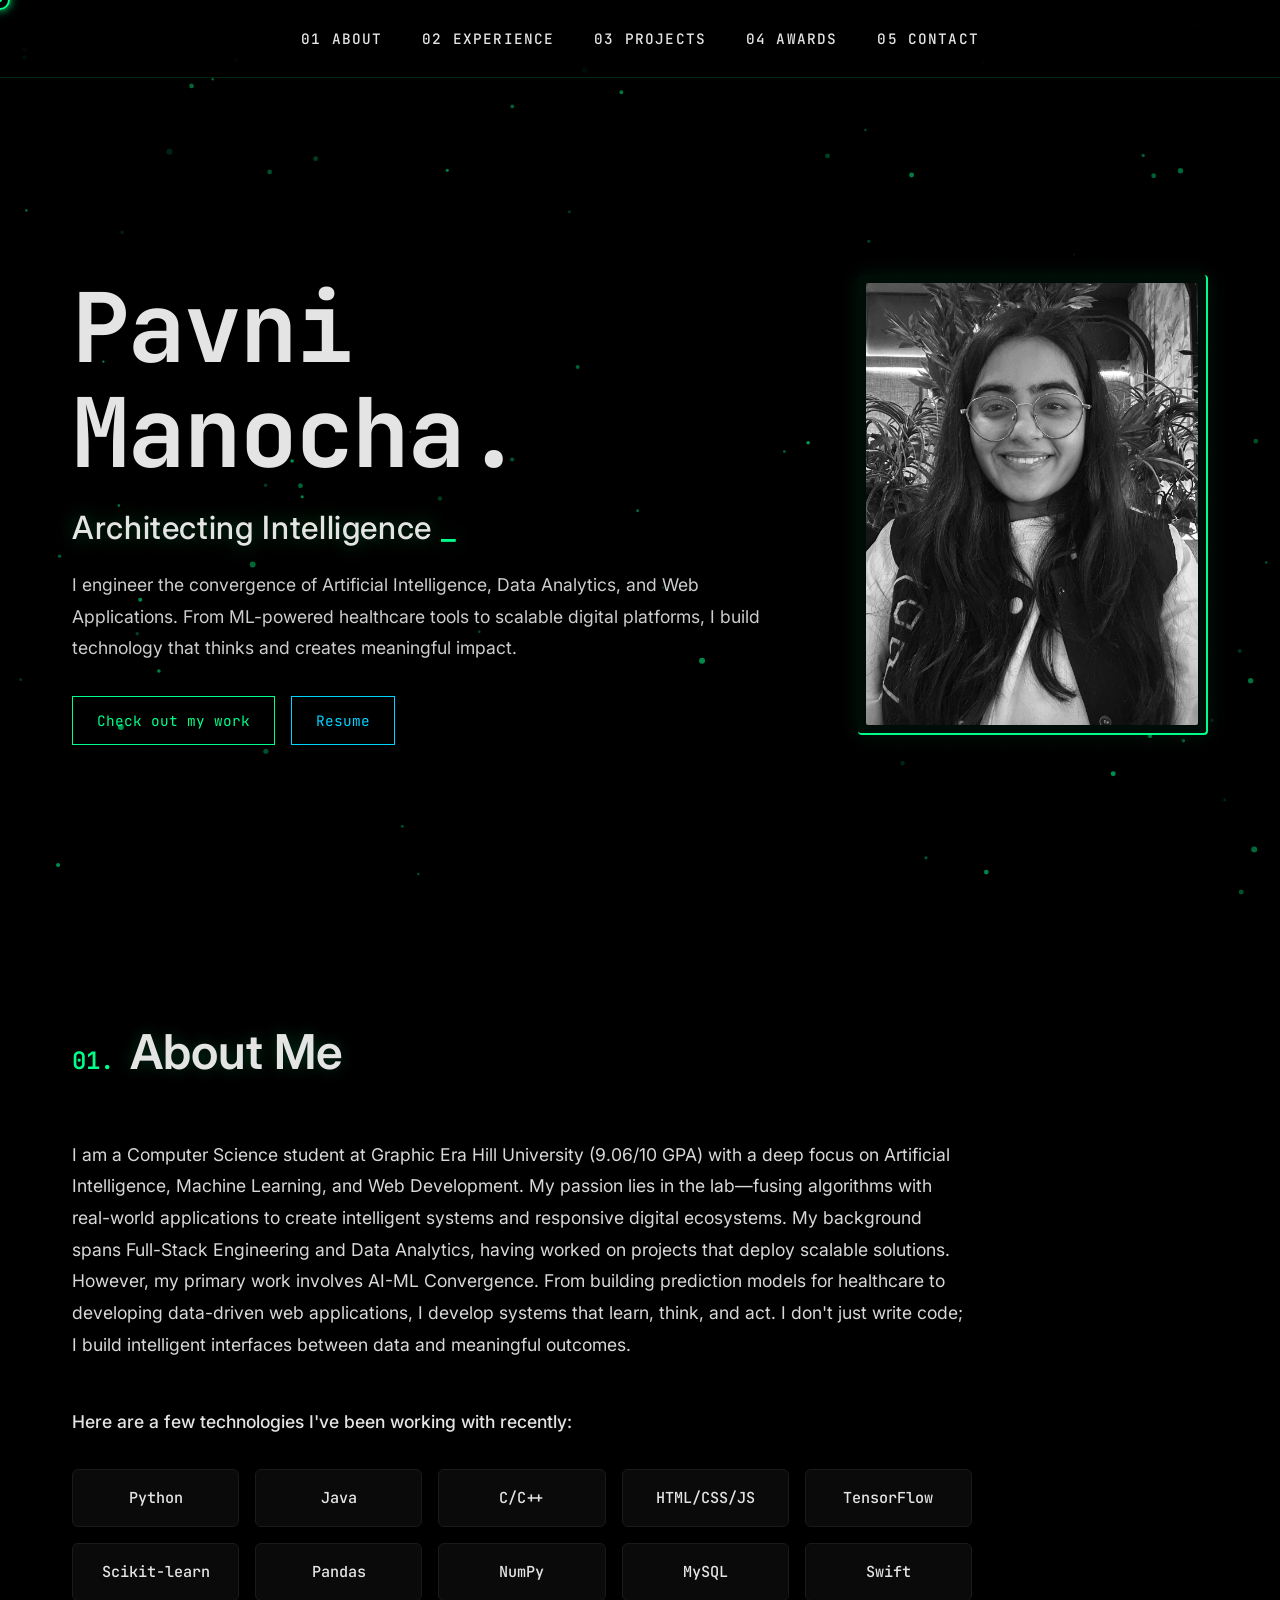
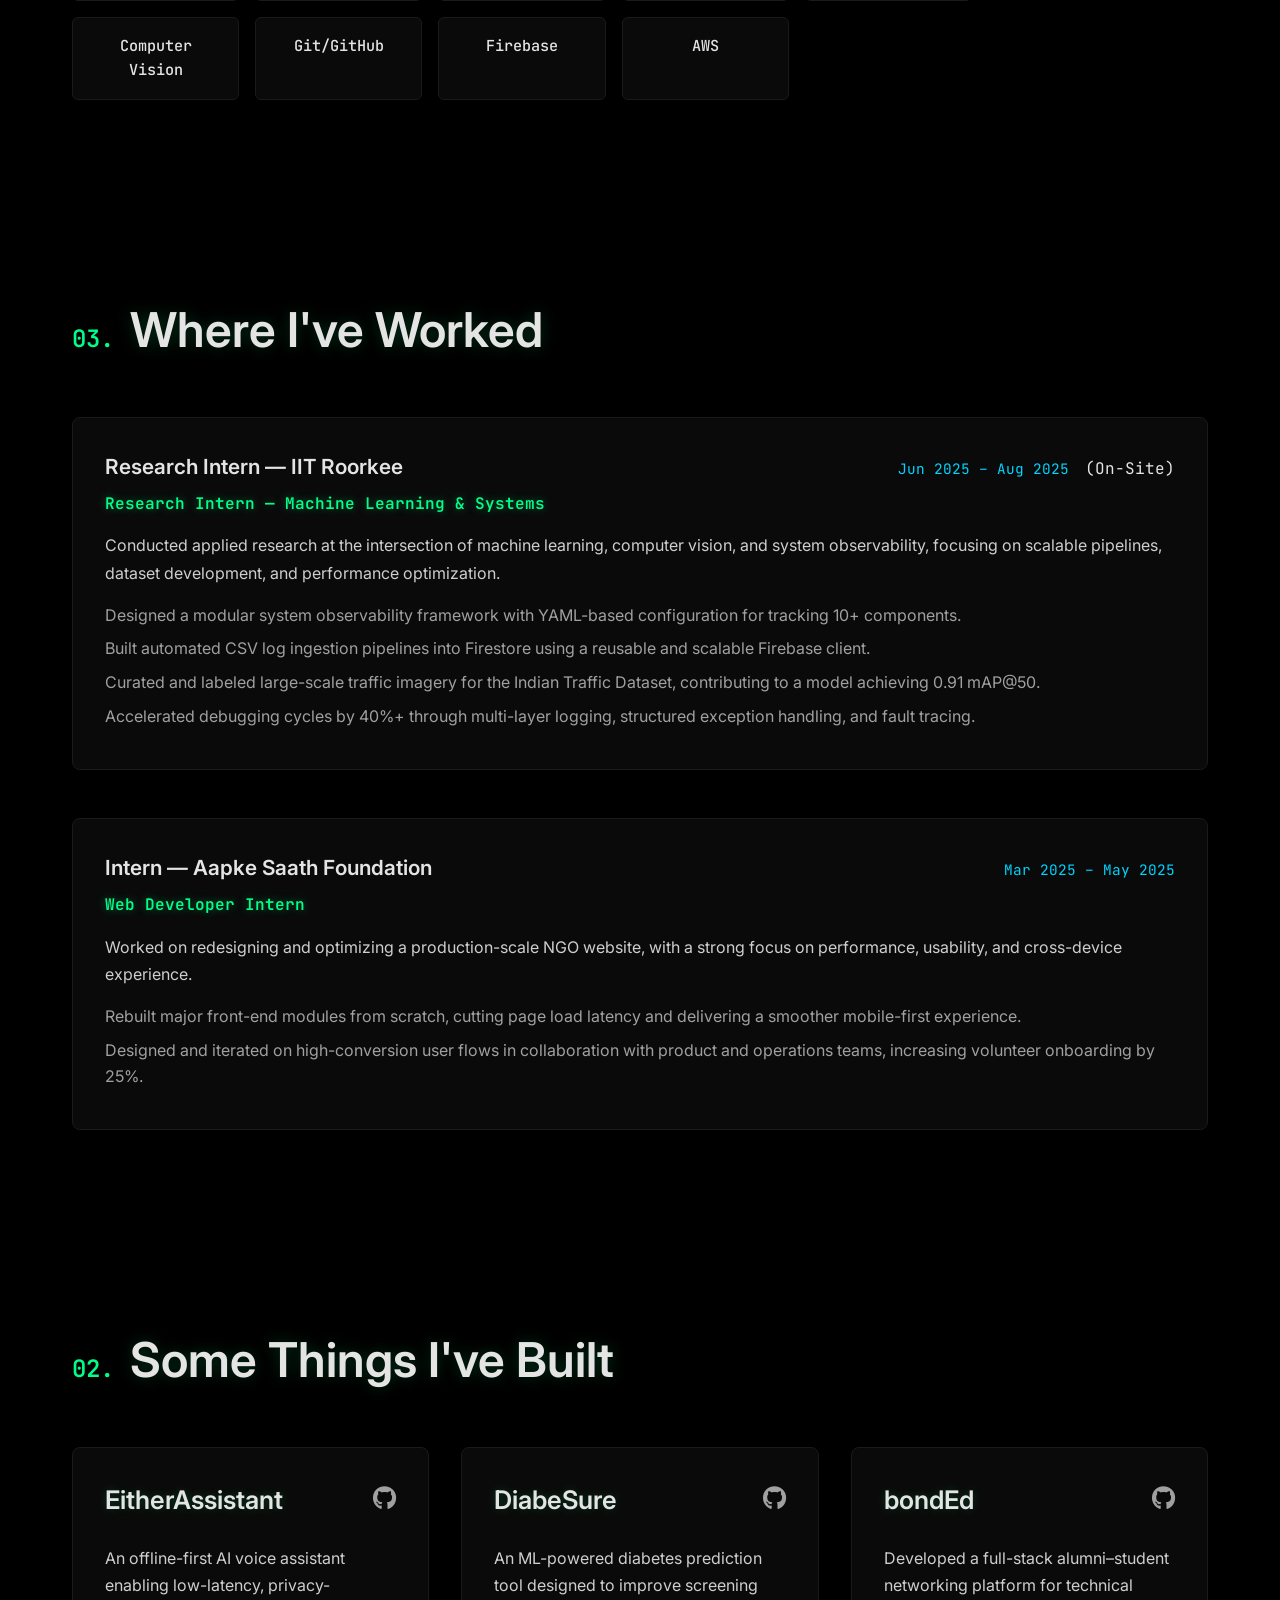
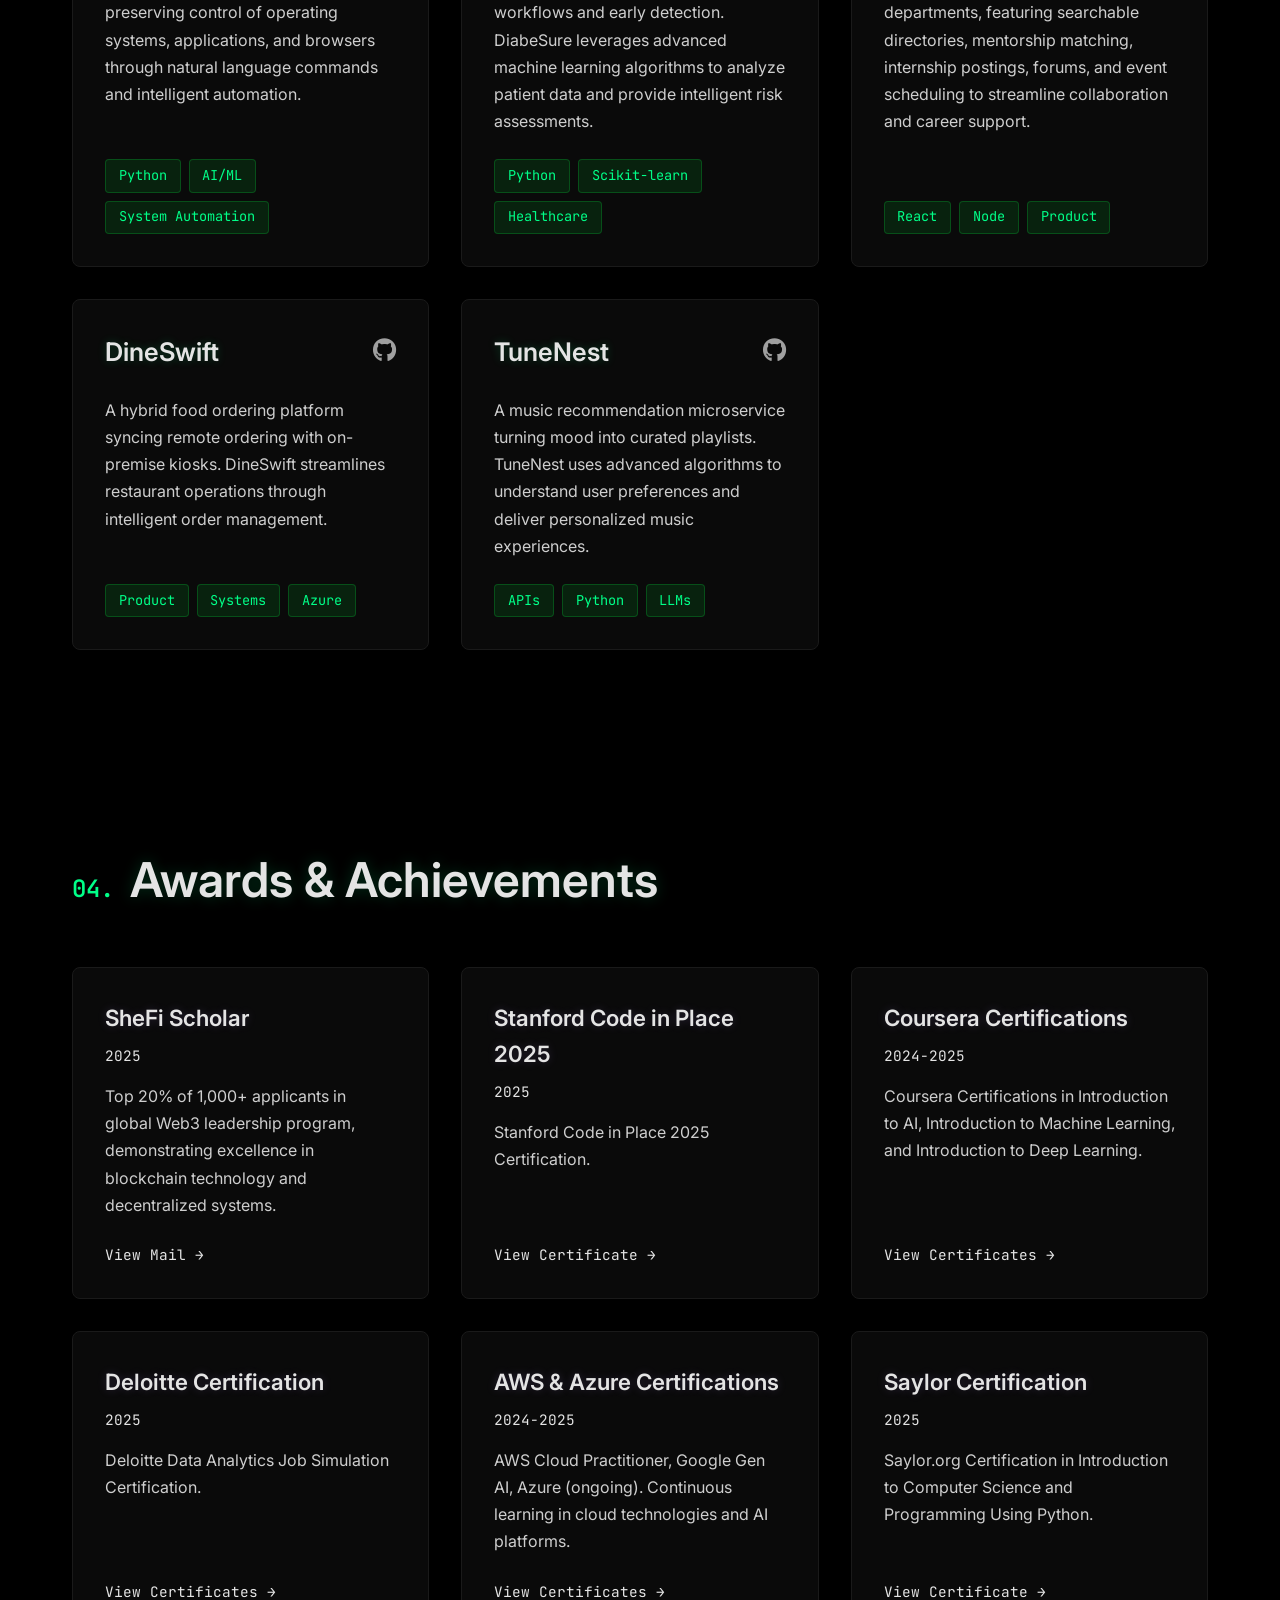
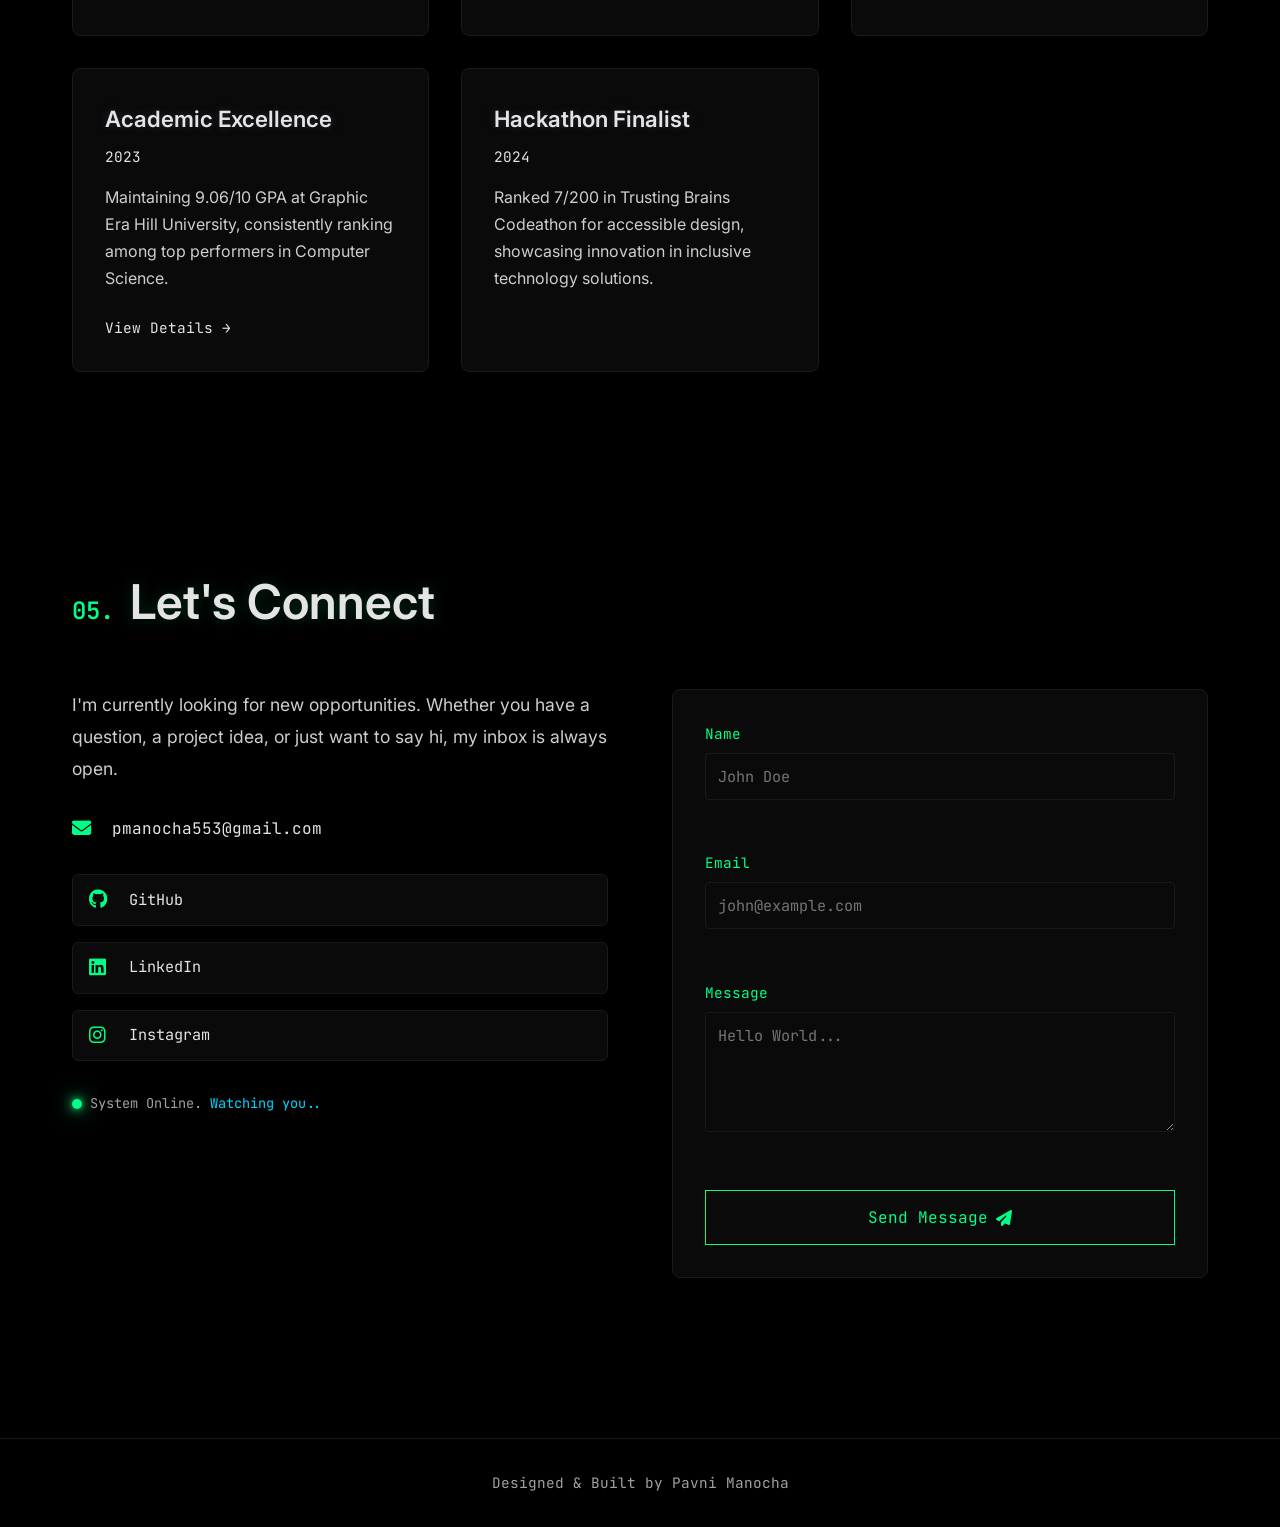
==== public/index.html @ 6648981d "updated" ====
<!DOCTYPE html>
<html lang="en">
<head>
    <meta charset="UTF-8">
    <meta name="viewport" content="width=device-width, initial-scale=1.0">
    <title>Pavni Manocha | Portfolio</title>
    <link rel="stylesheet" href="css/style.css">
    <link rel="preconnect" href="https://fonts.googleapis.com">
    <link rel="preconnect" href="https://fonts.gstatic.com" crossorigin>
    <link href="https://fonts.googleapis.com/css2?family=JetBrains+Mono:wght@400;500;600;700&family=Inter:wght@400;500;600&display=swap" rel="stylesheet">
    <link rel="stylesheet" href="https://cdnjs.cloudflare.com/ajax/libs/font-awesome/6.4.2/css/all.min.css">
    <style>
        * {
            cursor: none !important;
        }
        .custom-cursor {
            width: 20px;
            height: 20px;
            border: 2px solid var(--terminal-green);
            border-radius: 50%;
            position: fixed;
            pointer-events: none;
            z-index: 9999;
            transition: transform 0.1s ease;
            box-shadow: 0 0 10px var(--terminal-green);
        }
        .custom-cursor-dot {
            width: 4px;
            height: 4px;
            background: var(--terminal-green);
            border-radius: 50%;
            position: fixed;
            pointer-events: none;
            z-index: 9999;
            transition: transform 0.05s ease;
        }
        a:hover ~ .custom-cursor,
        button:hover ~ .custom-cursor {
            transform: scale(1.5);
        }
    </style>
</head>
<body>
    <div class="custom-cursor"></div>
    <div class="custom-cursor-dot"></div>
    <div class="terminal-wrapper">
        <div class="interactive-bg">
            <canvas id="particleCanvas"></canvas>
            <div class="grid-overlay"></div>
        </div>
        <nav class="terminal-nav">
            <div class="nav-content">
                <div class="nav-links">
                    <a href="#about" class="nav-link">01 About</a>
                    <a href="#experience" class="nav-link">02 Experience</a>
                    <a href="#projects" class="nav-link">03 Projects</a>
                    <a href="#awards" class="nav-link">04 Awards</a>
                    <a href="#contact" class="nav-link">05 Contact</a>
                </div>
            </div>
            <div class="scroll-progress"></div>
        </nav>

        <main class="terminal-main">
            <section class="hero-section" id="hero">
                <div class="hero-flex-container">
                    <div class="hero-content">
                        <h1 class="hero-name">Pavni Manocha.</h1>
                        <h2 class="hero-subtitle" id="hero-subtitle"></h2>
                        <p class="hero-description">
                            I engineer the convergence of Artificial Intelligence, Data Analytics, and Web Applications. 
                            From ML-powered healthcare tools to scalable digital platforms, I build technology that thinks 
                            and creates meaningful impact.
                        </p>
                        <div class="hero-actions">
                            <a href="#projects" class="btn-terminal">Check out my work</a>
                            <a href="https://drive.google.com/file/d/15QCXBCHmbKiJZmL   cff6S69fha6YBxpfB/view?usp=drive_link" target="_blank" class="btn-terminal btn-secondary">Resume</a>
                        </div>
                    </div>
                    <div class="hero-image-container">
                        <div class="image-wrapper-rect">
                            <img src="assets/my_face.jpeg" alt="Pavni Manocha">
                        </div>
                    </div>
                </div>
            </section>

            <section id="about" class="section fade-in">
                <div class="section-header">
                    <span class="section-number">01.</span>
                    <h2 class="section-title">About Me</h2>
                </div>
                <div class="about-content">
                    <p class="about-text">
                        I am a Computer Science student at Graphic Era Hill University (9.06/10 GPA) with a deep focus 
                        on Artificial Intelligence, Machine Learning, and Web Development. My passion lies in the lab—fusing 
                        algorithms with real-world applications to create intelligent systems and responsive digital ecosystems. 
                        My background spans Full-Stack Engineering and Data Analytics, having worked on projects that deploy 
                        scalable solutions. However, my primary work involves AI-ML Convergence. From building prediction models 
                        for healthcare to developing data-driven web applications, I develop systems that learn, think, and act. 
                        I don't just write code; I build intelligent interfaces between data and meaningful outcomes.
                    </p>
                    <div class="tech-stack">
                        <p class="tech-title">Here are a few technologies I've been working with recently:</p>
                        <div class="tech-grid">
                            <div class="tech-item">Python</div>
                            <div class="tech-item">Java</div>
                            <div class="tech-item">C/C++</div>
                            <div class="tech-item">HTML/CSS/JS</div>
                            <div class="tech-item">TensorFlow</div>
                            <div class="tech-item">Scikit-learn</div>
                            <div class="tech-item">Pandas</div>
                            <div class="tech-item">NumPy</div>
                            <div class="tech-item">MySQL</div>
                            <div class="tech-item">Swift</div>
                            <div class="tech-item">Computer Vision</div>
                            <div class="tech-item">Git/GitHub</div>
                            <div class="tech-item">Firebase</div>
                            <div class="tech-item">AWS</div>
                        </div>
                    </div>
                </div>
            </section>

            <section id="experience" class="section fade-in">
                <div class="section-header">
                    <span class="section-number">03.</span>
                    <h2 class="section-title">Where I've Worked</h2>
                </div>
                <div class="experience-list">
                    <article class="experience-item">
                        <div class="experience-header">
                            <h3 class="experience-title">Research Intern — IIT Roorkee</h3>
                            <div class="experience-meta">
                                <span class="experience-date">Jun 2025 – Aug 2025</span>
                                <span class="experience-type">(On-Site)</span>
                            </div>
                        </div>
                        <p class="experience-role">Research Intern — Machine Learning & Systems</p>
                        <p class="experience-description">
                            Conducted applied research at the intersection of machine learning, computer vision, and system observability,
                            focusing on scalable pipelines, dataset development, and performance optimization.
                        </p>
                        <ul class="experience-contributions">
                            <li>Designed a modular system observability framework with YAML-based configuration for tracking 10+ components.</li>
                            <li>Built automated CSV log ingestion pipelines into Firestore using a reusable and scalable Firebase client.</li>
                            <li>Curated and labeled large-scale traffic imagery for the Indian Traffic Dataset, contributing to a model achieving 0.91 mAP@50.</li>
                            <li>Accelerated debugging cycles by 40%+ through multi-layer logging, structured exception handling, and fault tracing.</li>
                        </ul>

                    </article>

                    <article class="experience-item">
                        <div class="experience-header">
                            <h3 class="experience-title">Intern — Aapke Saath Foundation</h3>
                            <span class="experience-date">Mar 2025 – May 2025</span>
                        </div>
                        <p class="experience-role">Web Developer Intern</p>
                        <p class="experience-description">
                            Worked on redesigning and optimizing a production-scale NGO website, with a strong focus on performance,
                            usability, and cross-device experience.
                        </p>
                        <ul class="experience-contributions">
                            <li>Rebuilt major front-end modules from scratch, cutting page load latency and delivering a smoother mobile-first experience.</li>
                            <li>Designed and iterated on high-conversion user flows in collaboration with product and operations teams, increasing volunteer onboarding by 25%.</li>                        
                        </ul>
                    </article>
                </div>
            </section>

            <section id="projects" class="section fade-in">
                <div class="section-header">
                    <span class="section-number">02.</span>
                    <h2 class="section-title">Some Things I've Built</h2>
                </div>
                <div class="projects-grid">
                    <article class="project-card">
                        <div class="project-header">
                            <h3 class="project-name">EitherAssistant</h3>
                            <div class="project-links">
                                <a href="https://github.com/pmanocha07/Either-Assistant" target="_blank" class="project-link">
                                    <i class="fab fa-github"></i>
                                </a>
                            </div>
                        </div>
                        <p class="project-description">
                            An offline-first AI voice assistant enabling low-latency, privacy-preserving control of operating systems,
                            applications, and browsers through natural language commands and intelligent automation.
                        </p>
                        <div class="project-tags">
                            <span>Python</span>
                            <span>AI/ML</span>
                            <span>System Automation</span>
                        </div>
                    </article>
                    
                    
                    <article class="project-card">
                        <div class="project-header">
                            <h3 class="project-name">DiabeSure</h3>
                            <div class="project-links">
                                <a href="https://github.com/pmanocha07/DiabeSure" target="_blank" class="project-link">
                                    <i class="fab fa-github"></i>
                                </a>
                            </div>
                        </div>
                        <p class="project-description">
                            An ML-powered diabetes prediction tool designed to improve screening workflows and early detection. 
                            DiabeSure leverages advanced machine learning algorithms to analyze patient data and provide 
                            intelligent risk assessments.
                        </p>
                        <div class="project-tags">
                            <span>Python</span>
                            <span>Scikit-learn</span>
                            <span>Healthcare</span>
                        </div>
                    </article>

                    <article class="project-card">
                        <div class="project-header">
                            <h3 class="project-name">bondEd</h3>
                            <div class="project-links">
                                <a href="https://github.com/pmanocha07" target="_blank" class="project-link">
                                    <i class="fab fa-github"></i>
                                </a>
                            </div>
                        </div>
                        <p class="project-description">
                        Developed a full-stack alumni–student networking platform for technical departments, featuring searchable directories, 
                        mentorship matching, internship postings, forums, and event scheduling to streamline collaboration and career support.                        </p>
                        <div class="project-tags">
                            <span>React</span>
                            <span>Node</span>
                            <span>Product</span>
                        </div>
                    </article>

                    <article class="project-card">
                        <div class="project-header">
                            <h3 class="project-name">DineSwift</h3>
                            <div class="project-links">
                                <a href="https://github.com/pmanocha07" target="_blank" class="project-link">
                                    <i class="fab fa-github"></i>
                                </a>
                            </div>
                        </div>
                        <p class="project-description">
                            A hybrid food ordering platform syncing remote ordering with on-premise kiosks. DineSwift 
                            streamlines restaurant operations through intelligent order management.
                        </p>
                        <div class="project-tags">
                            <span>Product</span>
                            <span>Systems</span>
                            <span>Azure</span>
                        </div>
                    </article>

                    <article class="project-card">
                        <div class="project-header">
                            <h3 class="project-name">TuneNest</h3>
                            <div class="project-links">
                                <a href="https://github.com/pmanocha07" target="_blank" class="project-link">
                                    <i class="fab fa-github"></i>
                                </a>
                            </div>
                        </div>
                        <p class="project-description">
                            A music recommendation microservice turning mood into curated playlists. TuneNest uses 
                            advanced algorithms to understand user preferences and deliver personalized music experiences.
                        </p>
                        <div class="project-tags">
                            <span>APIs</span>
                            <span>Python</span>
                            <span>LLMs</span>
                        </div>
                    </article>
                </div>
            </section>


            <section id="awards" class="section fade-in">
                <div class="section-header">
                    <span class="section-number">04.</span>
                    <h2 class="section-title">Awards & Achievements</h2>
                </div>
                <div class="awards-grid">
                    <article class="award-card">
                        <h3 class="award-title">SheFi Scholar</h3>
                        <span class="award-year">2025</span>
                        <p class="award-description">
                            Top 20% of 1,000+ applicants in global Web3 leadership program, demonstrating excellence in 
                            blockchain technology and decentralized systems.
                        </p>
                        <a href="https://drive.google.com/file/d/1brr1L_Odmdd4C2MEIO86DbLCUfNaXz12/view?usp=sharing" target="_blank" rel="noopener noreferrer" class="award-link">View Mail →</a>
                    </article>

                    <article class="award-card">
                        <h3 class="award-title">Stanford Code in Place 2025</h3>
                        <span class="award-year">2025</span>
                        <p class="award-description">
                            Stanford Code in Place 2025 Certification.
                        </p>
                        <a href="https://drive.google.com/file/d/1kGF_A9YZHZV4P5huUA_ME9UvxGQMKRTP/view?usp=sharing" target="_blank" rel="noopener noreferrer" class="award-link">View Certificate →</a>
                    </article>
                    
                    <article class="award-card">
                        <h3 class="award-title">Coursera Certifications</h3>
                        <span class="award-year">2024-2025</span>
                        <p class="award-description">
                            Coursera Certifications in Introduction to AI, Introduction to Machine Learning, and Introduction to Deep Learning.
                        </p>
                        <a href="https://drive.google.com/file/d/1ud8atcSFhzpoDx_ckuHd-sYOLpZ2IVze/view?usp=drive_link" target="_blank" rel="noopener noreferrer" class="award-link">View Certificates →</a>
                    </article>

                    <article class="award-card">
                        <h3 class="award-title">Deloitte Certification</h3>
                        <span class="award-year">2025</span>
                        <p class="award-description">
                            Deloitte Data Analytics Job Simulation Certification.
                        </p>
                        <a href="https://drive.google.com/file/d/1tTs9loY0StrElOfohqjhFt0tuhexzv1T/view?usp=sharing" target="_blank" rel="noopener noreferrer" class="award-link">View Certificates →</a>
                    </article>

                    <article class="award-card">
                        <h3 class="award-title">AWS & Azure Certifications</h3>
                        <span class="award-year">2024-2025</span>
                        <p class="award-description">
                            AWS Cloud Practitioner, Google Gen AI, Azure (ongoing). Continuous learning in cloud technologies 
                            and AI platforms.
                        </p>
                        <a href="https://drive.google.com/file/d/1yy5JsU-_Ddmj7SK2b8orGcdDlStlNRg7/view?usp=drive_link" target="_blank" rel="noopener noreferrer" class="award-link">View Certificates →</a>
                    </article>

                    <article class="award-card">
                        <h3 class="award-title">Saylor Certification</h3>
                        <span class="award-year">2025</span>
                        <p class="award-description">
                            Saylor.org Certification in Introduction to Computer Science and Programming Using Python.
                        </p>
                        <a href="https://drive.google.com/file/d/1oG78oMGyMUaXOQkpkJveBdllUx9Gqg-l/view?usp=sharing" target="_blank" rel="noopener noreferrer" class="award-link">View Certificate →</a>
                    </article>

                    <article class="award-card">
                        <h3 class="award-title">Academic Excellence</h3>
                        <span class="award-year">2023</span>
                        <p class="award-description">
                            Maintaining 9.06/10 GPA at Graphic Era Hill University, consistently ranking among top performers 
                            in Computer Science.
                        </p>
                        <a href="https://drive.google.com/file/d/1pzHVW6Od4gRHbEa0JCtm5WAkGZMzbWso/view?usp=drive_link" target="_blank" rel="noopener noreferrer" class="award-link">View Details →</a>
                    </article>

                    <article class="award-card">
                        <h3 class="award-title">Hackathon Finalist</h3>
                        <span class="award-year">2024</span>
                        <p class="award-description">
                            Ranked 7/200 in Trusting Brains Codeathon for accessible design, showcasing innovation in 
                            inclusive technology solutions.
                        </p>
                    </article>

                </div>
            </section>

            <section id="contact" class="section fade-in">
                <div class="section-header">
                    <span class="section-number">05.</span>
                    <h2 class="section-title">Let's Connect</h2>
                </div>
                <div class="contact-container">
                    <div class="contact-info">
                        <p class="contact-intro">
                            I'm currently looking for new opportunities. Whether you have a question, a project idea, or just want 
                            to say hi, my inbox is always open.
                        </p>
                        <div class="contact-details">
                            <div class="contact-detail-item">
                                <i class="fas fa-envelope"></i>
                                <a href="mailto:pmanocha553@gmail.com">pmanocha553@gmail.com</a>
                            </div>
                            <div class="contact-social">
                                <a href="https://github.com/pmanocha07" target="_blank" class="social-link">
                                    <i class="fab fa-github"></i>
                                    <span>GitHub</span>
                                </a>
                                <a href="https://linkedin.com/in/pavni-manocha" target="_blank" class="social-link">
                                    <i class="fab fa-linkedin"></i>
                                    <span>LinkedIn</span>
                                </a>
                                <a href="https://instagram.com/pmanocha_07" target="_blank" class="social-link">
                                    <i class="fab fa-instagram"></i>
                                    <span>Instagram</span>
                                </a>
                            </div>
                            <div class="terminal-status">
                                <span class="status-dot"></span>
                                <span>System Online.</span>
                                <span class="watching">Watching you...</span>
                            </div>
                        </div>
                    </div>
                <form class="contact-form" id="contactForm" action="https://formsubmit.co/pmanocha553@gmail.com" method="POST">
                    <div class="form-group">
                        <label for="name">Name</label>
                        <input type="text" id="name" name="name" required placeholder="John Doe">
                        <span class="form-error"></span>
                    </div>
                    <div class="form-group">
                        <label for="email">Email</label>
                        <input type="email" id="email" name="email" required placeholder="john@example.com">
                        <span class="form-error"></span>
                    </div>
                    <div class="form-group">
                        <label for="message">Message</label>
                        <textarea id="message" name="message" required placeholder="Hello World..."></textarea>
                        <span class="form-error"></span>
                    </div>
                    <button type="submit" class="btn-submit btn-terminal">
                        <span class="btn-text">Send Message</span>
                        <span class="btn-loading" style="display: none;">
                            <i class="fas fa-spinner fa-spin"></i> Sending...
                        </span>
                        <i class="fas fa-paper-plane"></i>
                    </button>
                    <div class="form-success" style="display: none;">
                        <i class="fas fa-check-circle"></i>
                        <span>Message sent successfully!</span>
                    </div>
                </form>
                </div>
            </section>
        </main>

        <footer class="terminal-footer">
            <p>Designed & Built by Pavni Manocha</p>
        </footer>
    </div>

    <!-- Background Animation Script -->
    <script>
        const canvas = document.getElementById('particleCanvas');
        if (canvas) {
          const ctx = canvas.getContext('2d');
          
          let width, height;
          let particles = [];
          
          function resize() {
            width = canvas.width = window.innerWidth;
            height = canvas.height = window.innerHeight;
            initParticles();
          }
          
          function initParticles() {
            particles = [];
            const particleCount = Math.floor(width * height / 15000); // Density control
            
            for (let i = 0; i < particleCount; i++) {
              particles.push({
                x: Math.random() * width,
                y: Math.random() * height,
                vx: (Math.random() - 0.5) * 0.5,
                vy: (Math.random() - 0.5) * 0.5,
                size: Math.random() * 2 + 1,
                alpha: Math.random() * 0.5 + 0.1
              });
            }
          }
          
          function draw() {
            ctx.clearRect(0, 0, width, height);
            
            particles.forEach(p => {
              p.x += p.vx;
              p.y += p.vy;
              
              if (p.x < 0) p.x = width;
              if (p.x > width) p.x = 0;
              if (p.y < 0) p.y = height;
              if (p.y > height) p.y = 0;
              
              ctx.beginPath();
              ctx.arc(p.x, p.y, p.size, 0, Math.PI * 2);
              ctx.fillStyle = `rgba(0, 255, 136, ${p.alpha})`;
              ctx.fill();
            });
            
            requestAnimationFrame(draw);
          }
          
          window.addEventListener('resize', resize);
          resize();
          draw();
        }

        // Scroll Progress
        window.addEventListener('scroll', () => {
            const scrollTotal = document.documentElement.scrollHeight - window.innerHeight;
            const scrollProgress = window.scrollY / scrollTotal;
            document.querySelector('.scroll-progress').style.width = `${scrollProgress * 100}%`;
            
            // Highlight nav links
            const sections = document.querySelectorAll('section');
            const navLinks = document.querySelectorAll('.nav-link');
            
            let current = '';
            sections.forEach(section => {
                const sectionTop = section.offsetTop;
                if (scrollY >= sectionTop - 200) {
                    current = section.getAttribute('id');
                }
            });

            navLinks.forEach(link => {
                link.classList.remove('active');
                if (link.getAttribute('href').includes(current)) {
                    link.classList.add('active');
                }
            });
        });

        // Intersection Observer for fade-in
        const observerOptions = {
            threshold: 0.1,
            rootMargin: '0px 0px -50px 0px'
        };

        const observer = new IntersectionObserver((entries) => {
            entries.forEach(entry => {
                if (entry.isIntersecting) {
                    entry.target.classList.add('visible');
                }
            });
        }, observerOptions);

        document.querySelectorAll('.fade-in').forEach(el => {
            observer.observe(el);
        });

        // Typing effect for status
        const watching = document.querySelector('.watching');
        if (watching) {
            const text = watching.textContent;
            watching.textContent = '';
            let i = 0;
            const typeWriter = () => {
                if (i < text.length) {
                    watching.textContent += text.charAt(i);
                    i++;
                    setTimeout(typeWriter, 100);
                }
            };
            setTimeout(typeWriter, 1000);
        }

        // Typing effect for Hero Subtitle
        const heroSubtitle = document.getElementById('hero-subtitle');
        if (heroSubtitle) {
            const textToType = 'Architecting Intelligence across AI, Data & Web.';
            let i = 0;
            
            // Clear content and add cursor
            heroSubtitle.textContent = '';
            const textSpan = document.createElement('span');
            heroSubtitle.appendChild(textSpan);
            
            const cursorSpan = document.createElement('span');
            cursorSpan.textContent = '_';
            cursorSpan.style.color = 'var(--terminal-green)';
            cursorSpan.style.animation = 'blink 1s step-end infinite';
            heroSubtitle.appendChild(cursorSpan);
            
            // Add keyframes for blinking if not present
            if (!document.querySelector('#cursor-blink-style')) {
                const style = document.createElement('style');
                style.id = 'cursor-blink-style';
                style.textContent = `
                    @keyframes blink { 
                        0%, 100% { opacity: 1; } 
                        50% { opacity: 0; } 
                    }
                `;
                document.head.appendChild(style);
            }

            const typeWriterHero = () => {
                if (i < textToType.length) {
                    textSpan.textContent += textToType.charAt(i);
                    i++;
                    setTimeout(typeWriterHero, 50 + Math.random() * 50);
                }
            };
            
            // Start typing after initial load
            setTimeout(typeWriterHero, 500);
        }

        // Custom Cursor
        const customCursor = document.querySelector('.custom-cursor');
        const customCursorDot = document.querySelector('.custom-cursor-dot');
        let cursorMouseX = 0, cursorMouseY = 0;
        let cursorX = 0, cursorY = 0;

        document.addEventListener('mousemove', (e) => {
            cursorMouseX = e.clientX;
            cursorMouseY = e.clientY;
        });

        function animateCursor() {
            cursorX += (cursorMouseX - cursorX) * 0.1;
            cursorY += (cursorMouseY - cursorY) * 0.1;
            
            if (customCursor) {
                customCursor.style.left = cursorX - 10 + 'px';
                customCursor.style.top = cursorY - 10 + 'px';
            }
            
            if (customCursorDot) {
                customCursorDot.style.left = cursorMouseX - 2 + 'px';
                customCursorDot.style.top = cursorMouseY - 2 + 'px';
            }
            
            requestAnimationFrame(animateCursor);
        }
        animateCursor();

        // Cursor hover effects
        document.querySelectorAll('a, button, input, textarea').forEach(el => {
            el.addEventListener('mouseenter', () => {
                if (customCursor) {
                    customCursor.style.transform = 'scale(1.5)';
                    customCursor.style.borderColor = 'var(--terminal-cyan)';
                }
            });
            el.addEventListener('mouseleave', () => {
                if (customCursor) {
                    customCursor.style.transform = 'scale(1)';
                    customCursor.style.borderColor = 'var(--terminal-green)';
                }
            });
        });

        // Form validation and submission
        const form = document.getElementById('contactForm');
        const submitBtn = form.querySelector('.btn-submit');
        const btnText = submitBtn.querySelector('.btn-text');
        const btnLoading = submitBtn.querySelector('.btn-loading');
        const formSuccess = form.querySelector('.form-success');

        form.addEventListener('submit', async (e) => {
            e.preventDefault();
            
            // Validate form
            let isValid = true;
            form.querySelectorAll('input[required], textarea[required]').forEach(input => {
                const errorSpan = input.parentElement.querySelector('.form-error');
                if (!input.value.trim()) {
                    errorSpan.textContent = 'This field is required';
                    input.classList.add('error');
                    isValid = false;
                } else {
                    errorSpan.textContent = '';
                    input.classList.remove('error');
                }
            });

            if (!isValid) return;

            // Show loading state
            btnText.style.display = 'none';
            btnLoading.style.display = 'inline-flex';
            submitBtn.disabled = true;

            // Submit form
            try {
                const formData = new FormData(form);
                const response = await fetch(form.action, {
                    method: 'POST',
                    body: formData
                });

                if (response.ok) {
                    formSuccess.style.display = 'block';
                    form.reset();
                    setTimeout(() => {
                        formSuccess.style.display = 'none';
                    }, 5000);
                }
            } catch (error) {
                console.error('Error:', error);
            } finally {
                btnText.style.display = 'inline';
                btnLoading.style.display = 'none';
                submitBtn.disabled = false;
            }
        });

        // Real-time validation
        form.querySelectorAll('input, textarea').forEach(input => {
            input.addEventListener('blur', () => {
                const errorSpan = input.parentElement.querySelector('.form-error');
                if (!input.value.trim() && input.hasAttribute('required')) {
                    errorSpan.textContent = 'This field is required';
                    input.classList.add('error');
                } else {
                    errorSpan.textContent = '';
                    input.classList.remove('error');
                }
            });

            input.addEventListener('input', () => {
                if (input.value.trim()) {
                    input.classList.remove('error');
                    input.parentElement.querySelector('.form-error').textContent = '';
                }
            });
        });
    </script>
    
    <!-- Modal for viewing files -->
    <div id="fileModal" class="modal-overlay">
        <div class="modal-content">
            <span class="modal-close" onclick="closeModal()">&times;</span>
            <iframe id="modalFrame" src="" allow="autoplay"></iframe>
        </div>
    </div>

    <script>
        // Modal functionality
        const modal = document.getElementById('fileModal');
        const modalFrame = document.getElementById('modalFrame');

        function openModal(url) {
            // Check if it's a Google Drive link
            if (url.includes('drive.google.com')) {
                // Convert view to preview for embedding
                url = url.replace(/\/view.*/, '/preview');
            }
            
            modalFrame.src = url;
            modal.style.display = 'flex';
            document.body.style.overflow = 'hidden'; // Prevent scrolling background
        }

        function closeModal() {
            modal.style.display = 'none';
            modalFrame.src = '';
            document.body.style.overflow = 'auto'; // Restore scrolling
        }

        // Close on outside click
        window.onclick = function(event) {
            if (event.target == modal) {
                closeModal();
            }
        }

        // Attach to existing links
        document.addEventListener('DOMContentLoaded', () => {
            const links = document.querySelectorAll('a[href*="drive.google.com"], a[href$=".pdf"], a[href$=".jpg"], a[href$=".png"]');
            
            links.forEach(link => {
                link.addEventListener('click', (e) => {
                    // Check if target is _blank, usually we want to intercept these
                    // But if it's a social link or github, we ignore. 
                    // My selector above specifically targets drive/pdf/images.
                    
                    e.preventDefault();
                    openModal(link.href);
                });
            });
        });
    </script>
</body>
</html>
---- public/css/style.css ----
@import url('https://cdnjs.cloudflare.com/ajax/libs/font-awesome/6.4.2/css/all.min.css');

:root {
  --bg-primary: #000000;
  --bg-secondary: #0a0a0a;
  --bg-tertiary: #111111;
  --text-primary: #e4e4e4;
  --text-secondary: #a0a0a0;
  --accent-green: #00ff88;
  --accent-cyan: #00d4ff;
  --accent-blue: #5b9fff;
  --accent-purple: #b794ff;
  --border-color: #1a1a1a;
  --terminal-green: #00ff88;
  --terminal-cyan: #00d4ff;
  --font-mono: 'JetBrains Mono', 'Fira Code', 'Consolas', monospace;
  --font-sans: 'Inter', system-ui, -apple-system, sans-serif;
}

* {
  box-sizing: border-box;
  margin: 0;
  padding: 0;
}

html {
  scroll-behavior: smooth;
}

body {
  font-family: var(--font-mono);
  background: var(--bg-primary);
  color: var(--text-primary);
  line-height: 1.6;
  overflow-x: hidden;
}

.terminal-wrapper {
  min-height: 100vh;
  position: relative;
}

/* Interactive Background */
.interactive-bg {
  position: fixed;
  top: 0;
  left: 0;
  width: 100%;
  height: 100%;
  z-index: 0;
  pointer-events: none;
}

#particleCanvas {
  position: absolute;
  top: 0;
  left: 0;
  width: 100%;
  height: 100%;
}

.grid-overlay {
  position: absolute;
  top: 0;
  left: 0;
  width: 100%;
  height: 100%;
  background-image: 
    linear-gradient(rgba(0, 255, 136, 0.03) 1px, transparent 1px),
    linear-gradient(90deg, rgba(0, 255, 136, 0.03) 1px, transparent 1px);
  background-size: 50px 50px;
  opacity: 0.3;
  animation: gridMove 20s linear infinite;
}

@keyframes gridMove {
  0% { transform: translate(0, 0); }
  100% { transform: translate(50px, 50px); }
}

/* Navigation */
.terminal-nav {
  position: fixed;
  top: 0;
  left: 0;
  right: 0;
  z-index: 1000;
  background: rgba(0, 0, 0, 0.7);
  backdrop-filter: blur(25px);
  padding: 1.2rem 0;
  border-bottom: 1px solid rgba(0, 255, 136, 0.15);
  box-shadow: 0 2px 20px rgba(0, 0, 0, 0.5);
}

.nav-content {
  max-width: 1200px;
  margin: 0 auto;
  padding: 0 2rem;
  display: flex;
  align-items: center;
  justify-content: center;
}

.nav-links {
  display: flex;
  gap: 2.5rem;
  flex-wrap: wrap;
  justify-content: center;
  align-items: center;
}

.nav-links a {
  color: var(--text-primary);
  text-decoration: none;
  font-size: 0.9rem;
  font-weight: 500;
  transition: all 0.3s ease;
  position: relative;
  letter-spacing: 0.08em;
  padding: 0.5rem 0;
  text-transform: uppercase;
  font-family: var(--font-mono);
}

.nav-links a::after {
  content: '';
  position: absolute;
  bottom: 0;
  left: 50%;
  transform: translateX(-50%);
  width: 0;
  height: 2px;
  background: var(--terminal-green);
  transition: all 0.3s ease;
  box-shadow: 0 0 10px var(--terminal-green);
}

.nav-links a:hover {
  color: var(--terminal-green);
  text-shadow: 0 0 15px rgba(0, 255, 136, 0.6);
}

.nav-links a:hover::after {
  width: 100%;
}

.nav-links a:active {
  transform: scale(0.95);
}

.nav-links a.active {
  color: var(--terminal-green);
  text-shadow: 0 0 15px rgba(0, 255, 136, 0.6);
}

.nav-links a.active::after {
  width: 100%;
}

.scroll-progress {
  position: absolute;
  bottom: 0;
  left: 0;
  height: 2px;
  background: var(--terminal-green);
  box-shadow: 0 0 10px var(--terminal-green);
  transition: width 0.1s ease;
  z-index: 1001;
}

/* Main Content */
.terminal-main {
  position: relative;
  z-index: 1;
  margin-top: 70px;
  max-width: 1200px;
  margin-left: auto;
  margin-right: auto;
  padding: 4rem 2rem;
}

/* Hero Section */
.hero-section {
  min-height: 80vh;
  display: flex;
  flex-direction: column;
  justify-content: center;
  padding: 1rem 0;
  position: relative;
  animation: fadeInUp 1s ease;
}

.hero-flex-container {
  display: flex;
  align-items: flex-start;
  justify-content: space-between;
  gap: 3rem;
  width: 100%;
  margin-top: 1rem;
}

.hero-content {
  flex: 1;
  max-width: 700px;
}

.hero-image-container {
  flex: 0 0 350px;
  position: relative;
  max-width: 350px;
  width: 100%;
  margin-top: 1rem;
}

.image-wrapper-rect {
  position: relative;
  border-radius: 4px;
  border-right: 2px solid var(--terminal-green);
  border-bottom: 2px solid var(--terminal-green);
  padding: 8px;
  background: rgba(0, 255, 136, 0.05);
  box-shadow: 0 0 20px rgba(0, 255, 136, 0.1);
  transition: all 0.3s ease;
}

.image-wrapper-rect img {
  width: 100%;
  display: block;
  border-radius: 2px;
  filter: grayscale(100%);
  transition: all 0.3s ease;
}

.image-wrapper-rect:hover {
  box-shadow: 0 0 30px rgba(0, 255, 136, 0.3);
  transform: translateY(-5px);
}

.image-wrapper-rect:hover img {
  filter: none;
}


@keyframes fadeInUp {
  from {
    opacity: 0;
    transform: translateY(30px);
  }
  to {
    opacity: 1;
    transform: translateY(0);
  }
}

.terminal-status {
  display: flex;
  align-items: center;
  gap: 0.5rem;
  margin-bottom: 2rem;
  font-size: 0.85rem;
  color: var(--text-secondary);
}

.status-dot {
  width: 10px;
  height: 10px;
  border-radius: 50%;
  background: var(--terminal-green);
  box-shadow: 0 0 10px var(--terminal-green), 0 0 20px var(--terminal-green);
  animation: pulse 2s infinite;
}

@keyframes pulse {
  0%, 100% { opacity: 1; }
  50% { opacity: 0.5; }
}

.watching {
  color: var(--terminal-cyan);
}

.terminal-prompt {
  font-size: 0.9rem;
  margin-bottom: 1.5rem;
  color: var(--text-secondary);
}

.prompt-user {
  color: var(--terminal-green);
}

.prompt-separator {
  color: var(--text-secondary);
}

.prompt-path {
  color: var(--terminal-cyan);
}

.prompt-char {
  color: var(--terminal-green);
  margin-left: 0.5rem;
}

.hero-name {
  font-size: clamp(3rem, 8vw, 6rem);
  font-weight: 700;
  margin: 1rem 0;
  color: var(--text-primary);
  line-height: 1.1;
  letter-spacing: -0.02em;
}

.hero-subtitle {
  font-size: clamp(1.3rem, 3.5vw, 2rem);
  color: var(--text-primary);
  font-weight: 500;
  margin-bottom: 1rem;
  font-family: var(--font-sans);
  text-shadow: 0 0 20px rgba(0, 255, 136, 0.3);
  letter-spacing: 0.02em;
}

.divider-line {
  font-size: 2rem;
  color: var(--terminal-green);
  margin: 1.5rem 0;
  opacity: 0.6;
  animation: pulse 2s infinite;
}

.hero-description {
  font-size: 1.1rem;
  color: var(--text-primary);
  max-width: 700px;
  margin-bottom: 2rem;
  line-height: 1.8;
  font-family: var(--font-sans);
  opacity: 0.9;
}

.hero-actions {
  display: flex;
  gap: 1rem;
  flex-wrap: wrap;
}

.btn-terminal {
  display: inline-block;
  padding: 0.75rem 1.5rem;
  background: transparent;
  border: 1px solid var(--terminal-green);
  color: var(--terminal-green);
  text-decoration: none;
  font-family: var(--font-mono);
  font-size: 0.9rem;
  transition: all 0.3s ease;
  cursor: pointer;
}

.btn-terminal:hover {
  background: var(--terminal-green);
  color: var(--bg-primary);
  box-shadow: 0 0 20px rgba(0, 255, 65, 0.3);
}

.btn-secondary {
  border-color: var(--terminal-cyan);
  color: var(--terminal-cyan);
}

.btn-secondary:hover {
  background: var(--terminal-cyan);
  color: var(--bg-primary);
  box-shadow: 0 0 20px rgba(0, 217, 255, 0.3);
}

/* Sections */
.section {
  margin: 8rem 0;
  padding: 2rem 0;
  opacity: 0;
  transform: translateY(30px);
  transition: opacity 0.6s ease, transform 0.6s ease;
}

#contact.section {
  margin-bottom: 2rem;
}

.section.visible {
  opacity: 1;
  transform: translateY(0);
}

.fade-in {
  opacity: 0;
  transform: translateY(30px);
  transition: opacity 0.8s ease, transform 0.8s ease;
}

.fade-in.visible {
  opacity: 1;
  transform: translateY(0);
}

.section-header {
  display: flex;
  align-items: baseline;
  gap: 1rem;
  margin-bottom: 3rem;
}

.section-number {
  font-size: 1.5rem;
  color: var(--terminal-green);
  font-weight: 600;
}

.section-title {
  font-size: clamp(2rem, 4vw, 3rem);
  color: var(--text-primary);
  font-weight: 600;
  font-family: var(--font-sans);
  text-shadow: 0 0 15px rgba(0, 255, 136, 0.2);
}

/* About Section */
.about-content {
  max-width: 900px;
}

.about-text {
  font-size: 1.1rem;
  line-height: 1.8;
  color: var(--text-primary);
  margin-bottom: 3rem;
  font-family: var(--font-sans);
  opacity: 0.95;
}

.tech-stack {
  margin-top: 3rem;
}

.tech-title {
  color: var(--text-primary);
  margin-bottom: 2rem;
  font-family: var(--font-sans);
  font-size: 1.1rem;
  font-weight: 500;
}

.tech-grid {
  display: grid;
  grid-template-columns: repeat(auto-fill, minmax(140px, 1fr));
  gap: 1rem;
  margin-top: 1.5rem;
  justify-content: center;
}

.tech-item {
  background: var(--bg-secondary);
  border: 1px solid var(--border-color);
  border-radius: 6px;
  padding: 1rem 1.2rem;
  color: var(--text-primary);
  font-size: 0.95rem;
  text-align: center;
  transition: all 0.3s ease;
  font-weight: 500;
  position: relative;
  overflow: hidden;
}

.tech-item::before {
  content: '';
  position: absolute;
  top: 0;
  left: -100%;
  width: 100%;
  height: 100%;
  background: linear-gradient(90deg, transparent, rgba(0, 255, 136, 0.1), transparent);
  transition: left 0.5s ease;
}

.tech-item:hover {
  border-color: var(--terminal-green);
  transform: translateY(-5px) scale(1.05);
  box-shadow: 0 8px 25px rgba(0, 255, 136, 0.3);
}

.tech-item:hover::before {
  left: 100%;
}

.tech-item:hover {
  color: var(--terminal-green);
  text-shadow: 0 0 10px rgba(0, 255, 136, 0.5);
}

/* Neofetch Box */
.neofetch-box {
  margin-top: 4rem;
  background: var(--bg-secondary);
  border: 1px solid var(--border-color);
  border-radius: 8px;
  padding: 2rem;
  max-width: 600px;
}

.neofetch-content {
  overflow-x: auto;
}

.neofetch-output {
  margin: 0;
  font-size: 0.9rem;
  line-height: 1.8;
  color: var(--text-primary);
  white-space: pre;
}

.neofetch-prompt {
  color: var(--terminal-green);
}

.neofetch-path {
  color: var(--terminal-cyan);
}

.neofetch-label {
  color: var(--text-secondary);
}

.neofetch-value {
  color: var(--text-primary);
}

.cursor-blink {
  animation: blink 1s infinite;
  color: var(--terminal-green);
}

@keyframes blink {
  0%, 50% { opacity: 1; }
  51%, 100% { opacity: 0; }
}

/* Projects Section */
.projects-grid {
  display: grid;
  grid-template-columns: repeat(auto-fit, minmax(300px, 1fr));
  gap: 2rem;
  margin-top: 2rem;
}

.project-card {
  background: var(--bg-secondary);
  border: 1px solid var(--border-color);
  border-radius: 8px;
  padding: 2rem;
  transition: all 0.3s ease;
  display: flex;
  flex-direction: column;
  height: 100%;
}

.project-card:hover {
  border-color: var(--terminal-green);
  transform: translateY(-5px);
  box-shadow: 0 10px 30px rgba(0, 255, 65, 0.1);
}

.project-header {
  display: flex;
  justify-content: space-between;
  align-items: flex-start;
  margin-bottom: 1rem;
}

.project-name {
  font-size: 1.6rem;
  color: var(--text-primary);
  font-weight: 600;
  font-family: var(--font-sans);
  text-shadow: 0 0 10px rgba(0, 255, 136, 0.2);
  margin-bottom: 0.5rem;
}

.project-links {
  display: flex;
  gap: 0.5rem;
}

.project-link {
  color: var(--text-secondary);
  text-decoration: none;
  font-size: 1.5rem;
  transition: color 0.3s ease;
}

.project-link:hover {
  color: var(--terminal-green);
}

.project-description {
  color: var(--text-primary);
  margin-bottom: 1.5rem;
  line-height: 1.7;
  font-family: var(--font-sans);
  opacity: 0.9;
}

.project-tags {
  display: flex;
  flex-wrap: wrap;
  gap: 0.5rem;
  margin-top: auto;
}

.project-tags span {
  background: rgba(0, 255, 65, 0.1);
  color: var(--terminal-green);
  padding: 0.3rem 0.8rem;
  border-radius: 4px;
  font-size: 0.85rem;
  border: 1px solid rgba(0, 255, 65, 0.2);
}

/* Experience Section */
.experience-list {
  display: flex;
  flex-direction: column;
  gap: 3rem;
  margin-top: 2rem;
}

.experience-item {
  background: var(--bg-secondary);
  border: 1px solid var(--border-color);
  border-radius: 8px;
  padding: 2rem;
  position: relative;
  transition: all 0.4s cubic-bezier(0.4, 0, 0.2, 1);
  overflow: hidden;
}

.experience-item::before {
  content: '';
  position: absolute;
  left: 0;
  top: 0;
  width: 4px;
  height: 0;
  background: var(--terminal-cyan);
  transition: height 0.4s ease;
}

.experience-item:hover {
  border-color: var(--terminal-cyan);
  box-shadow: 0 15px 40px rgba(0, 217, 255, 0.15);
  transform: translateX(5px);
}

.experience-item:hover::before {
  height: 100%;
}

.experience-header {
  display: flex;
  justify-content: space-between;
  align-items: baseline;
  margin-bottom: 0.5rem;
  flex-wrap: wrap;
  gap: 1rem;
}

.experience-meta {
  display: flex;
  gap: 1rem;
  align-items: baseline;
}

.experience-title {
  font-size: 1.3rem;
  color: var(--text-primary);
  font-weight: 600;
  font-family: var(--font-sans);
}

.experience-date {
  color: var(--terminal-cyan);
  font-size: 0.9rem;
}

.experience-role {
  color: var(--terminal-green);
  font-size: 1rem;
  margin-bottom: 1rem;
  font-weight: 600;
  text-shadow: 0 0 10px rgba(0, 255, 136, 0.4);
}

.experience-description {
  color: var(--text-primary);
  margin-bottom: 1rem;
  line-height: 1.7;
  font-family: var(--font-sans);
  opacity: 0.9;
}

.experience-contributions {
  list-style: none;
  margin-top: 1rem;
  padding-left: 0;
}

.experience-contributions li {
  color: var(--text-secondary);
  margin-bottom: 0.5rem;
  padding-left: 0;
  font-family: var(--font-sans);
}

/* Awards Section */
.awards-grid {
  display: grid;
  grid-template-columns: repeat(auto-fit, minmax(280px, 1fr));
  gap: 2rem;
  margin-top: 2rem;
}

.award-card {
  background: var(--bg-secondary);
  border: 1px solid var(--border-color);
  border-radius: 8px;
  padding: 2rem;
  transition: all 0.4s cubic-bezier(0.4, 0, 0.2, 1);
  position: relative;
  display: flex;
  flex-direction: column;
  height: 100%;
}

.award-card .award-link {
  margin-top: auto;
  align-self: flex-start;
}

.award-card::after {
  content: '';
  position: absolute;
  top: 0;
  right: 0;
  width: 0;
  height: 0;
  border-top: 20px solid transparent;
  border-right: 20px solid var(--terminal-purple);
  opacity: 0;
  transition: opacity 0.3s ease;
}

.award-card:hover {
  border-color: var(--terminal-purple);
  transform: translateY(-8px) scale(1.02);
  box-shadow: 0 15px 40px rgba(188, 140, 255, 0.15);
}

.award-card:hover::after {
  opacity: 0.3;
}

.award-title {
  font-size: 1.4rem;
  color: var(--text-primary);
  font-weight: 600;
  margin-bottom: 0.5rem;
  font-family: var(--font-sans);
  text-shadow: 0 0 10px rgba(183, 148, 255, 0.2);
}

.award-year {
  color: var(--terminal-purple);
  font-size: 0.9rem;
  display: block;
  margin-bottom: 1rem;
}

.award-description {
  color: var(--text-primary);
  margin-bottom: 1.5rem;
  line-height: 1.7;
  font-family: var(--font-sans);
  opacity: 0.9;
}

.award-link {
  color: var(--terminal-purple);
  text-decoration: none;
  font-size: 0.9rem;
  transition: color 0.3s ease;
}

.award-link:hover {
  color: var(--terminal-cyan);
}

/* Contact Section */
.contact-container {
  display: grid;
  grid-template-columns: 1fr 1fr;
  gap: 4rem;
  margin-top: 2rem;
  align-items: start;
}

.contact-info {
  display: flex;
  flex-direction: column;
  gap: 2rem;
}

.contact-intro {
  color: var(--text-primary);
  font-size: 1.1rem;
  font-family: var(--font-sans);
  opacity: 0.9;
  line-height: 1.8;
}

.contact-details {
  display: flex;
  flex-direction: column;
  gap: 2rem;
}

.contact-detail-item {
  display: flex;
  align-items: center;
  gap: 1rem;
  color: var(--text-primary);
  font-size: 1rem;
}

.contact-detail-item i {
  color: var(--terminal-green);
  font-size: 1.2rem;
  width: 24px;
}

.contact-detail-item a {
  color: var(--text-primary);
  text-decoration: none;
  transition: color 0.3s ease;
}

.contact-detail-item a:hover {
  color: var(--terminal-green);
  text-shadow: 0 0 10px rgba(0, 255, 136, 0.5);
}

.contact-social {
  display: flex;
  flex-direction: column;
  gap: 1rem;
}

.social-link {
  display: flex;
  align-items: center;
  gap: 1rem;
  color: var(--text-primary);
  text-decoration: none;
  padding: 0.8rem 1rem;
  background: var(--bg-secondary);
  border: 1px solid var(--border-color);
  border-radius: 6px;
  transition: all 0.3s ease;
  font-size: 0.95rem;
}

.social-link i {
  color: var(--terminal-green);
  font-size: 1.2rem;
  width: 24px;
}

.social-link:hover {
  border-color: var(--terminal-green);
  background: rgba(0, 255, 136, 0.05);
  transform: translateX(5px);
  box-shadow: 0 5px 15px rgba(0, 255, 136, 0.2);
}

.social-link:hover span {
  color: var(--terminal-green);
}

.contact-form {
  background: var(--bg-secondary);
  border: 1px solid var(--border-color);
  border-radius: 8px;
  padding: 2rem;
}

.form-group {
  margin-bottom: 1.5rem;
}

.form-group label {
  display: block;
  color: var(--terminal-green);
  font-size: 0.9rem;
  margin-bottom: 0.5rem;
  font-family: var(--font-mono);
}

.form-group input,
.form-group textarea {
  width: 100%;
  background: var(--bg-secondary);
  border: 1px solid var(--border-color);
  border-radius: 4px;
  padding: 0.75rem;
  color: var(--text-primary);
  font-family: var(--font-mono);
  font-size: 0.95rem;
  transition: all 0.3s ease;
}

.form-group input:focus,
.form-group textarea:focus {
  outline: none;
  border-color: var(--terminal-green);
  box-shadow: 0 0 0 3px rgba(0, 255, 136, 0.1);
  background: rgba(0, 255, 136, 0.02);
}

.form-group input.error,
.form-group textarea.error {
  border-color: #ff4444;
  box-shadow: 0 0 0 3px rgba(255, 68, 68, 0.1);
}

.form-group input:valid:not(:placeholder-shown):not(.error),
.form-group textarea:valid:not(:placeholder-shown):not(.error) {
  border-color: var(--terminal-green);
}

.form-error {
  display: block;
  color: #ff4444;
  font-size: 0.85rem;
  margin-top: 0.5rem;
  min-height: 1.2rem;
  font-family: var(--font-mono);
}

.form-success {
  margin-top: 1rem;
  padding: 1rem;
  background: rgba(0, 255, 136, 0.1);
  border: 1px solid var(--terminal-green);
  border-radius: 6px;
  color: var(--terminal-green);
  display: flex;
  align-items: center;
  gap: 0.5rem;
  animation: slideIn 0.3s ease;
}

@keyframes slideIn {
  from {
    opacity: 0;
    transform: translateY(-10px);
  }
  to {
    opacity: 1;
    transform: translateY(0);
  }
}

.form-group textarea {
  resize: vertical;
  min-height: 120px;
}

.btn-submit {
  width: 100%;
  text-align: center;
  font-size: 1rem;
  padding: 1rem;
  margin-top: 1rem;
  display: flex;
  align-items: center;
  justify-content: center;
  gap: 0.5rem;
  position: relative;
  transition: all 0.3s ease;
}

.btn-submit:disabled {
  opacity: 0.6;
  cursor: not-allowed;
}

.btn-submit i {
  transition: transform 0.3s ease;
}

.btn-submit:hover:not(:disabled) i {
  transform: translateX(5px);
}

.btn-loading {
  display: flex;
  align-items: center;
  gap: 0.5rem;
}

.btn-submit:focus {
  outline: 2px solid var(--terminal-green);
  outline-offset: 2px;
}

/* Footer */
.terminal-footer {
  text-align: center;
  padding: 2rem 2rem;
  color: var(--text-secondary);
  font-size: 0.9rem;
  border-top: 1px solid var(--border-color);
  margin-top: 2rem;
}

/* Responsive Design */
@media (max-width: 768px) {
  .nav-links {
    gap: 1rem;
    font-size: 0.75rem;
  }

  .terminal-main {
    padding: 2rem 1rem;
  }

  .section {
    margin: 4rem 0;
  }

  .projects-grid,
  .awards-grid {
    grid-template-columns: 1fr;
  }

  .hero-actions {
    flex-direction: column;
  }

  .btn-terminal {
    width: 100%;
    text-align: center;
  }

  .experience-header {
    flex-direction: column;
    align-items: flex-start;
  }

  .tech-grid {
    grid-template-columns: repeat(auto-fill, minmax(120px, 1fr));
    gap: 0.8rem;
  }

  .contact-container {
    grid-template-columns: 1fr;
    gap: 2rem;
  }

  .section-header {
    flex-direction: column;
    gap: 0.5rem;
  }

  .hero-name {
    font-size: 2.5rem;
  }

  .hero-subtitle {
    font-size: 1.2rem;
  }
}

@media (max-width: 480px) {
  .hero-name {
    font-size: 2.5rem;
  }

  .section-title {
    font-size: 1.8rem;
  }

  .tech-list {
    grid-template-columns: 1fr;
  }
}

/* Scrollbar Styling */
::-webkit-scrollbar {
  width: 10px;
}

::-webkit-scrollbar-track {
  background: var(--bg-primary);
}

::-webkit-scrollbar-thumb {
  background: var(--border-color);
  border-radius: 5px;
}

::-webkit-scrollbar-thumb:hover {
  background: var(--terminal-green);
}

/* Modal for viewing files */
.modal-overlay {
    display: none;
    position: fixed;
    z-index: 1000;
    left: 0;
    top: 0;
    width: 100%;
    height: 100%;
    overflow: hidden;
    background-color: rgba(0,0,0,0.8);
    justify-content: center;
    align-items: center;
}

.modal-content {
    background-color: var(--bg-secondary);
    border: 2px solid var(--terminal-green);
    width: 80%;
    height: 90%;
    position: relative;
    border-radius: 8px;
    box-shadow: 0 4px 8px 0 rgba(0,0,0,0.2),0 6px 20px 0 rgba(0,0,0,0.19);
}

.modal-close {
    color: var(--text-primary);
    float: right;
    font-size: 28px;
    font-weight: bold;
    position: absolute;
    top: 5px;
    right: 15px;
    padding: 10px;
    cursor: pointer;
    z-index: 1001;
    background: rgba(0,0,0,0.5);
    border-radius: 50%;
    width: 40px;
     height: 40px;
    display: flex;
    align-items: center;
    justify-content: center;
}

.modal-close:hover,
.modal-close:focus {
    color: var(--terminal-green);
    text-decoration: none;
    cursor: pointer;
}

#modalFrame {
    width: 100%;
    height: 100%;
    border: none;
    border-radius: 8px;
}
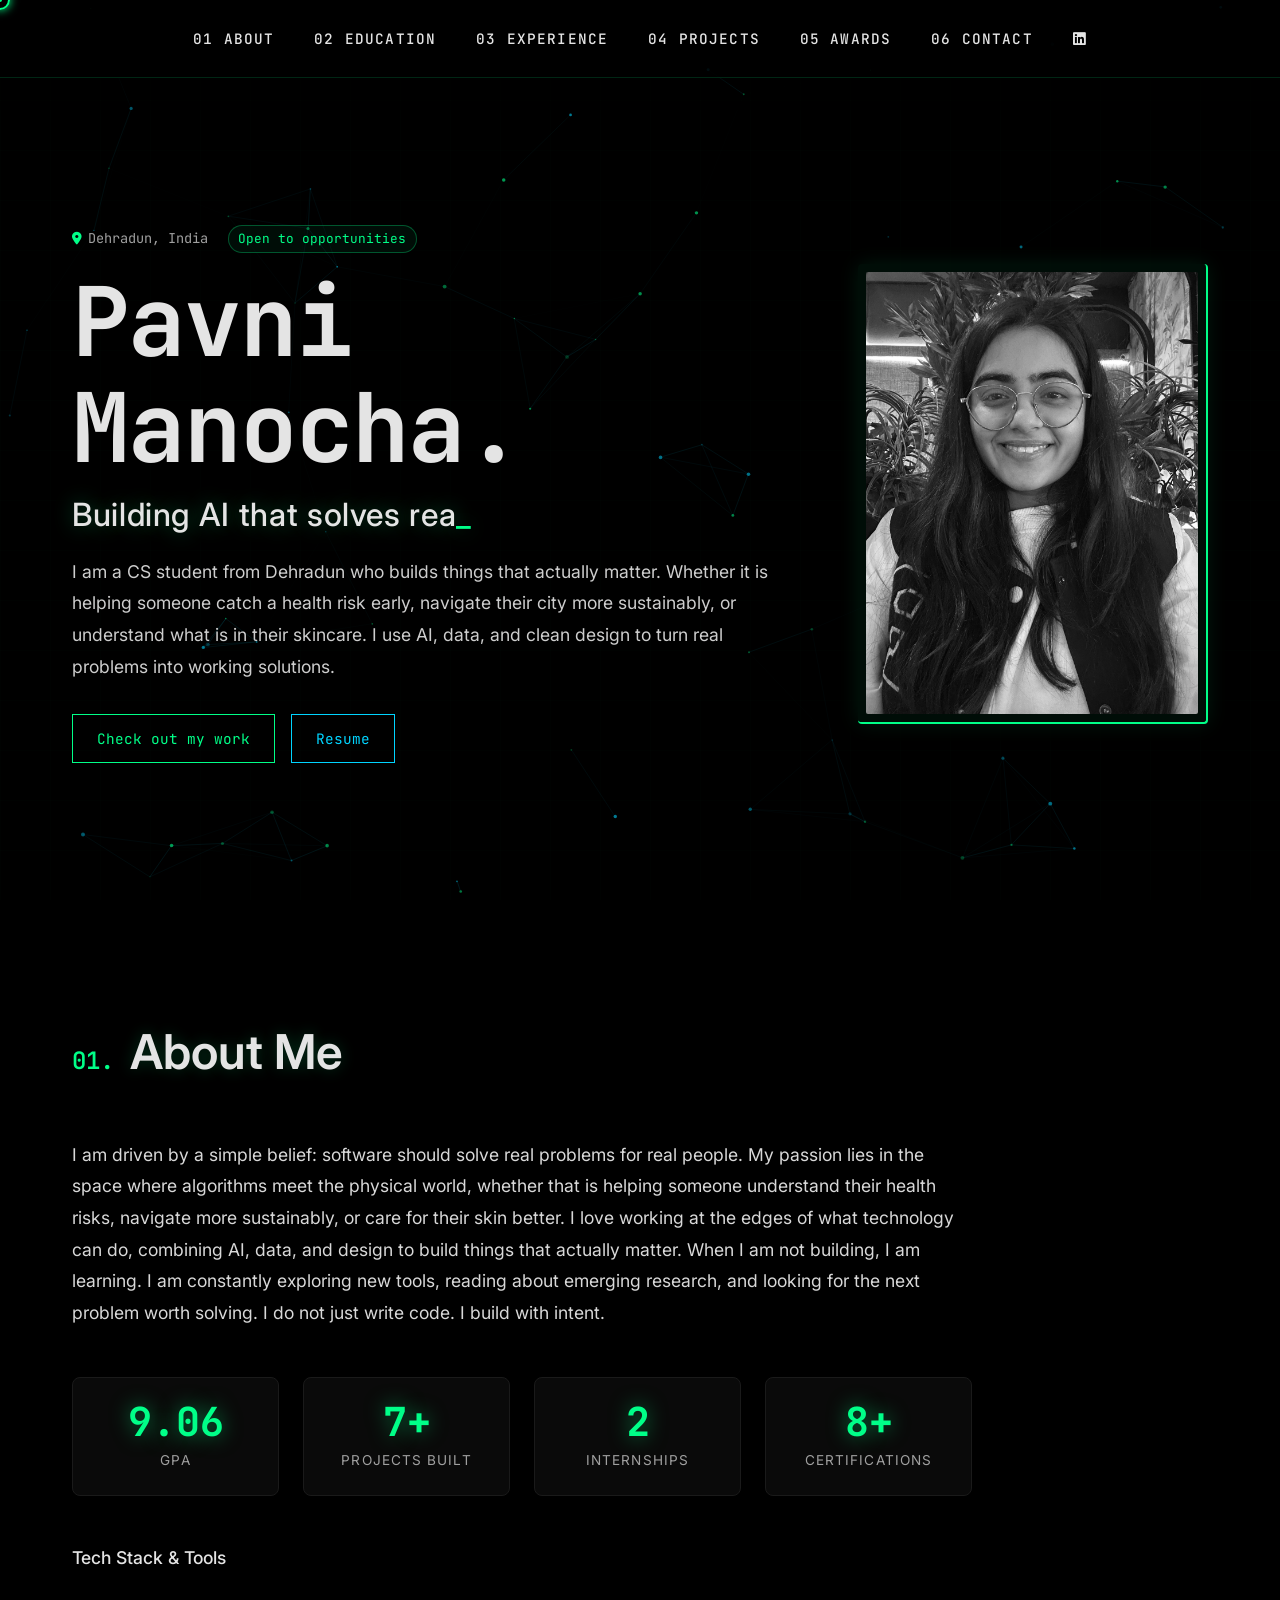
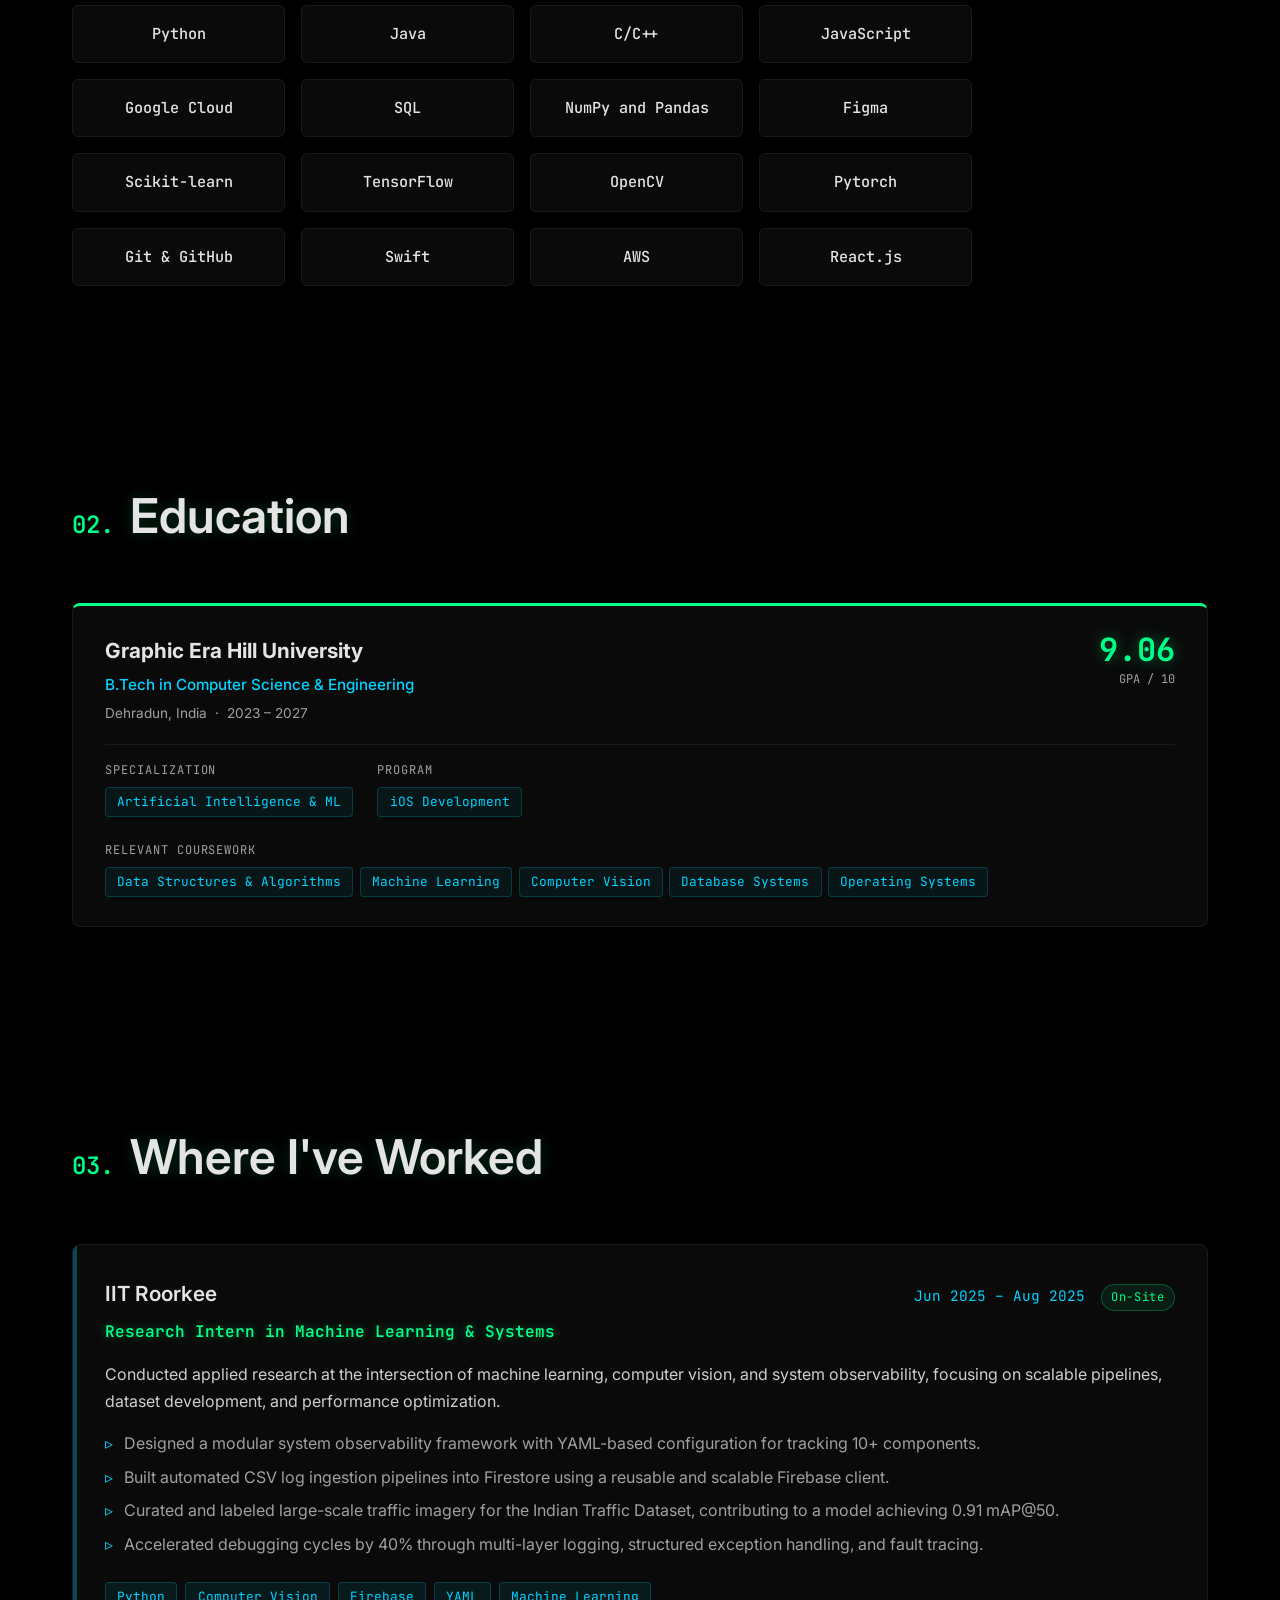
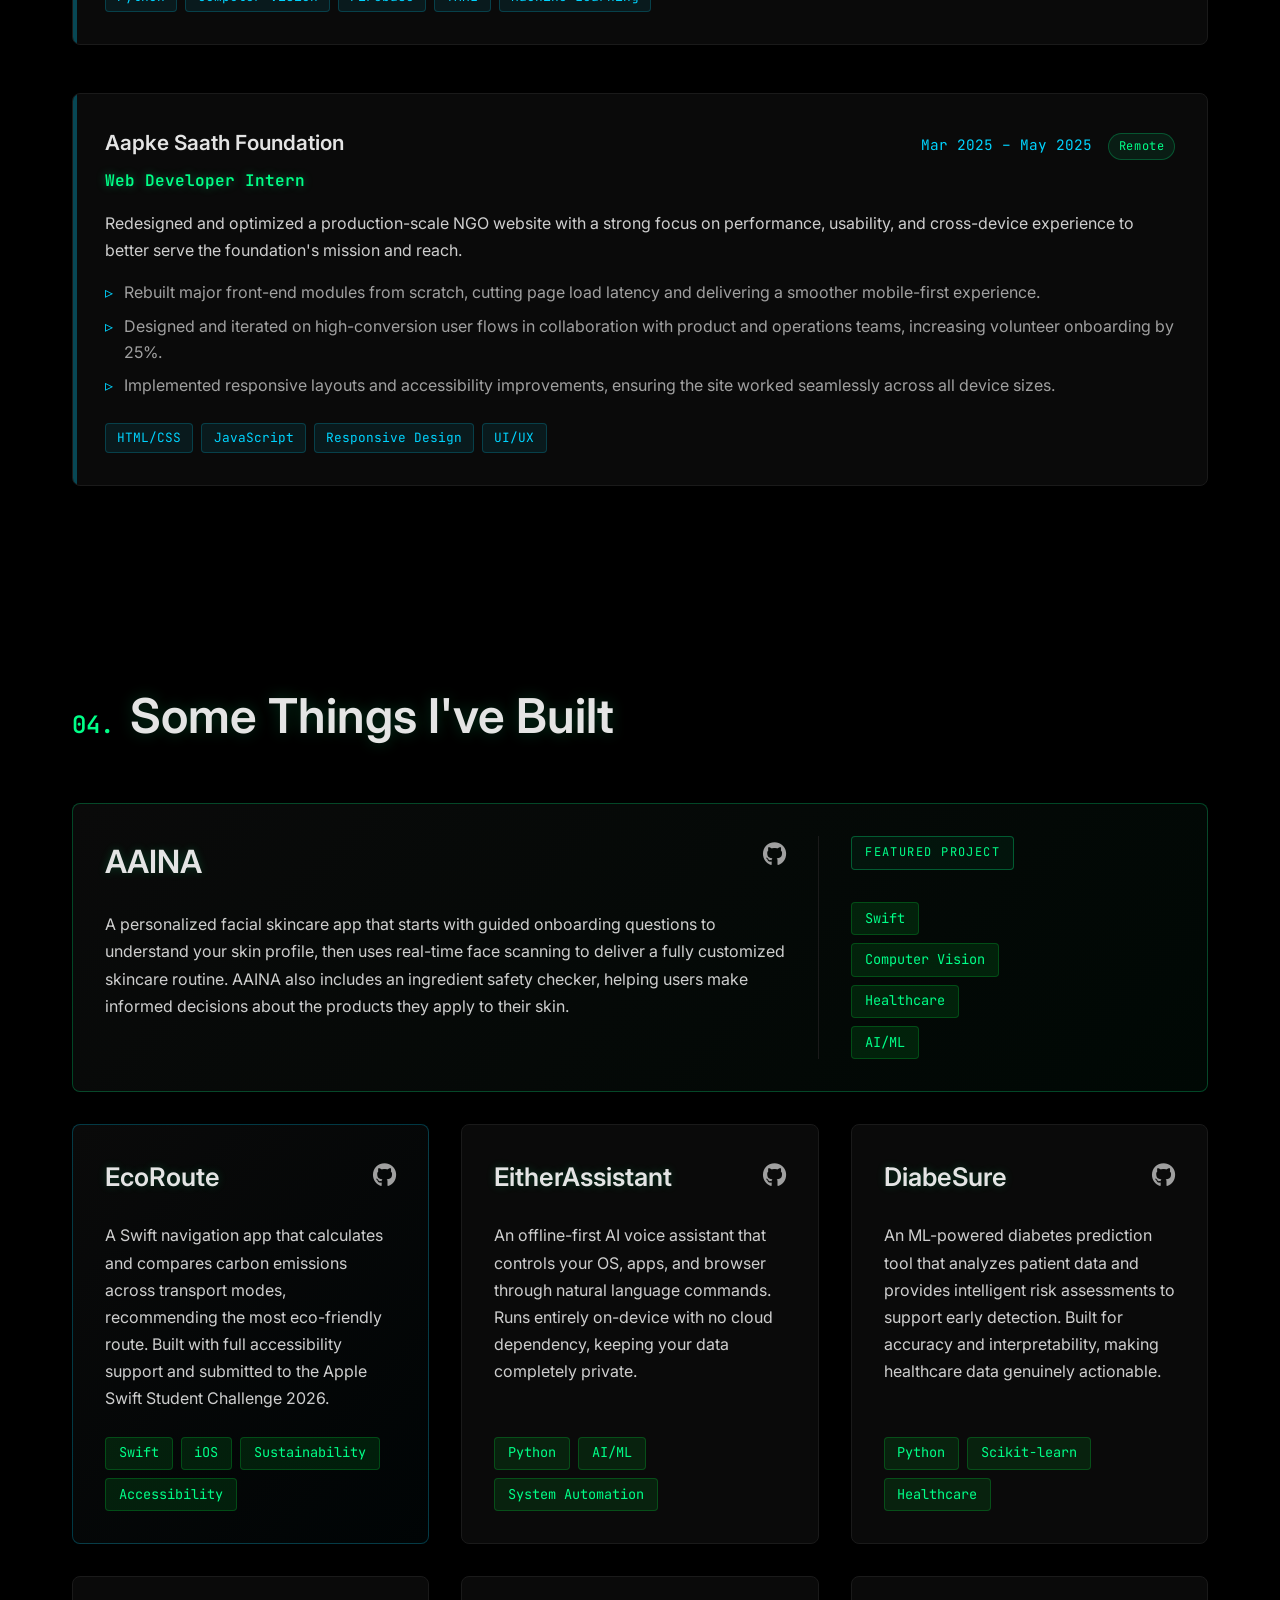
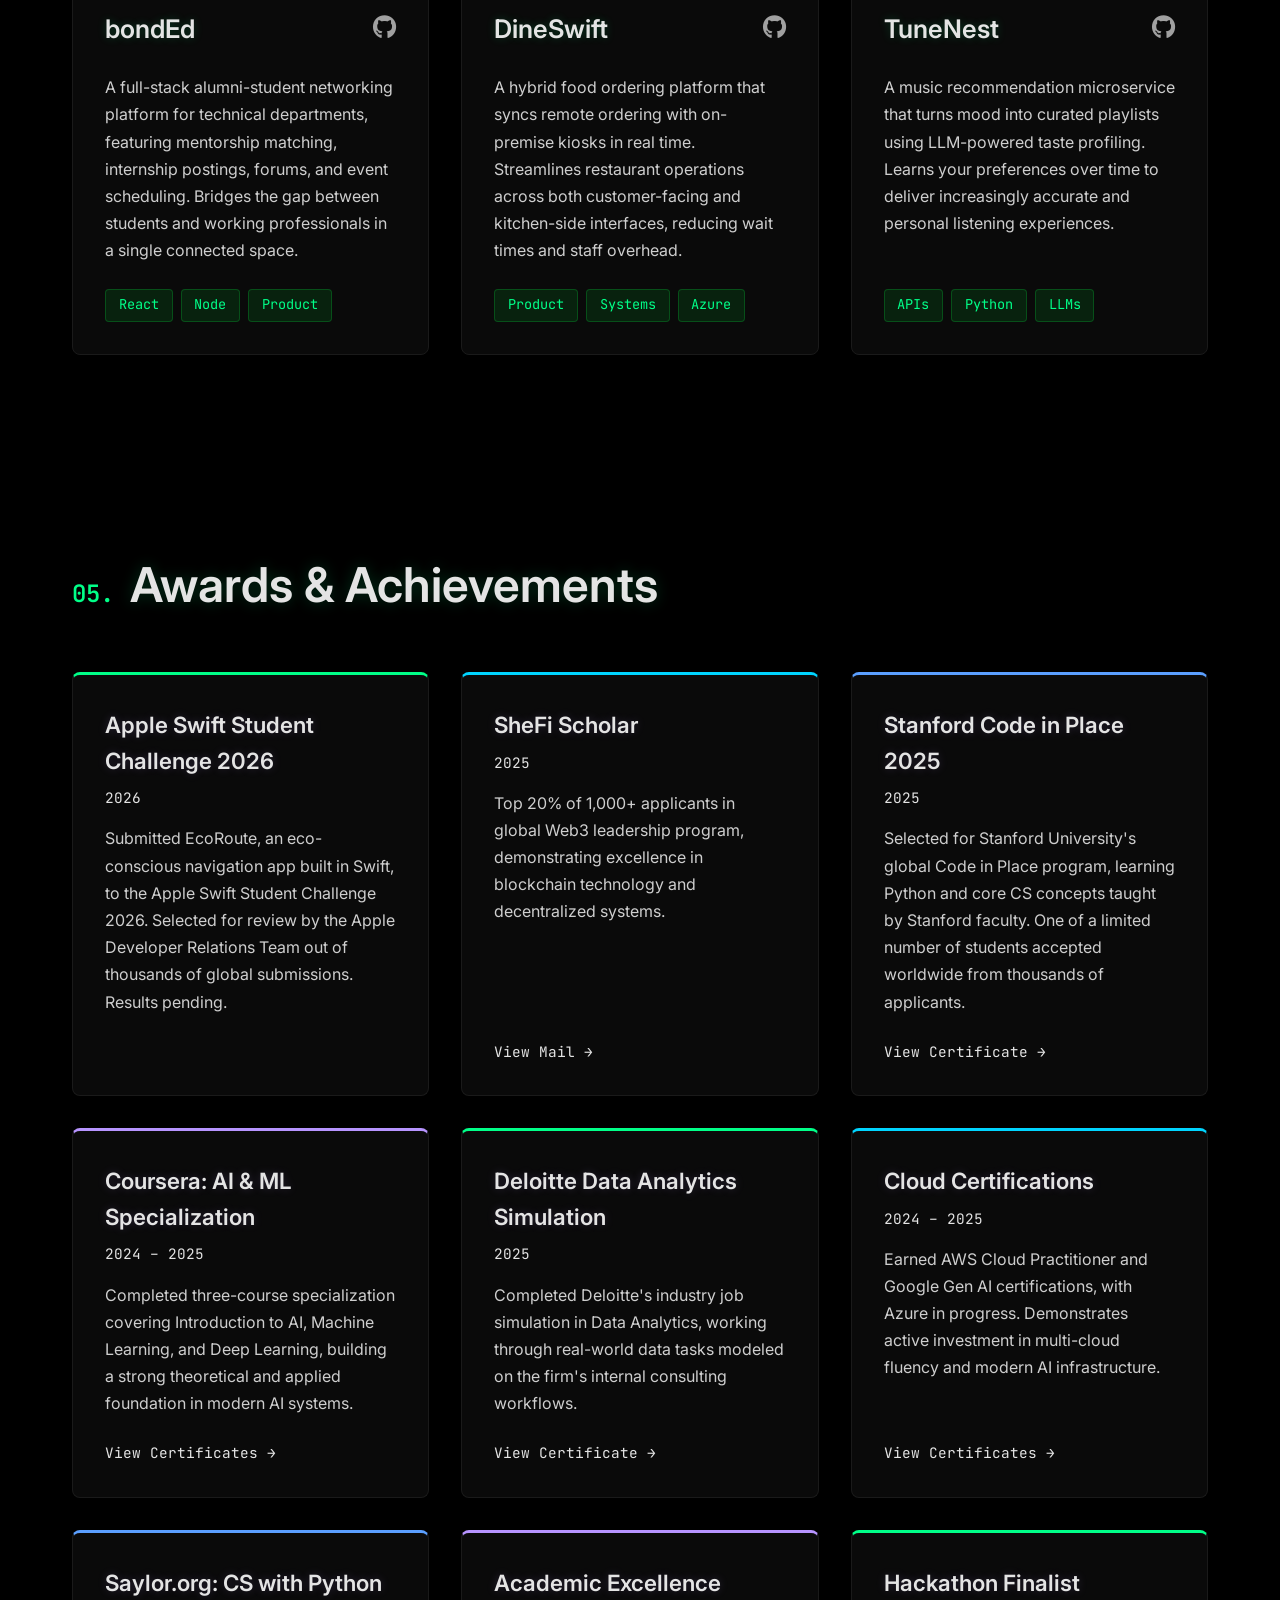
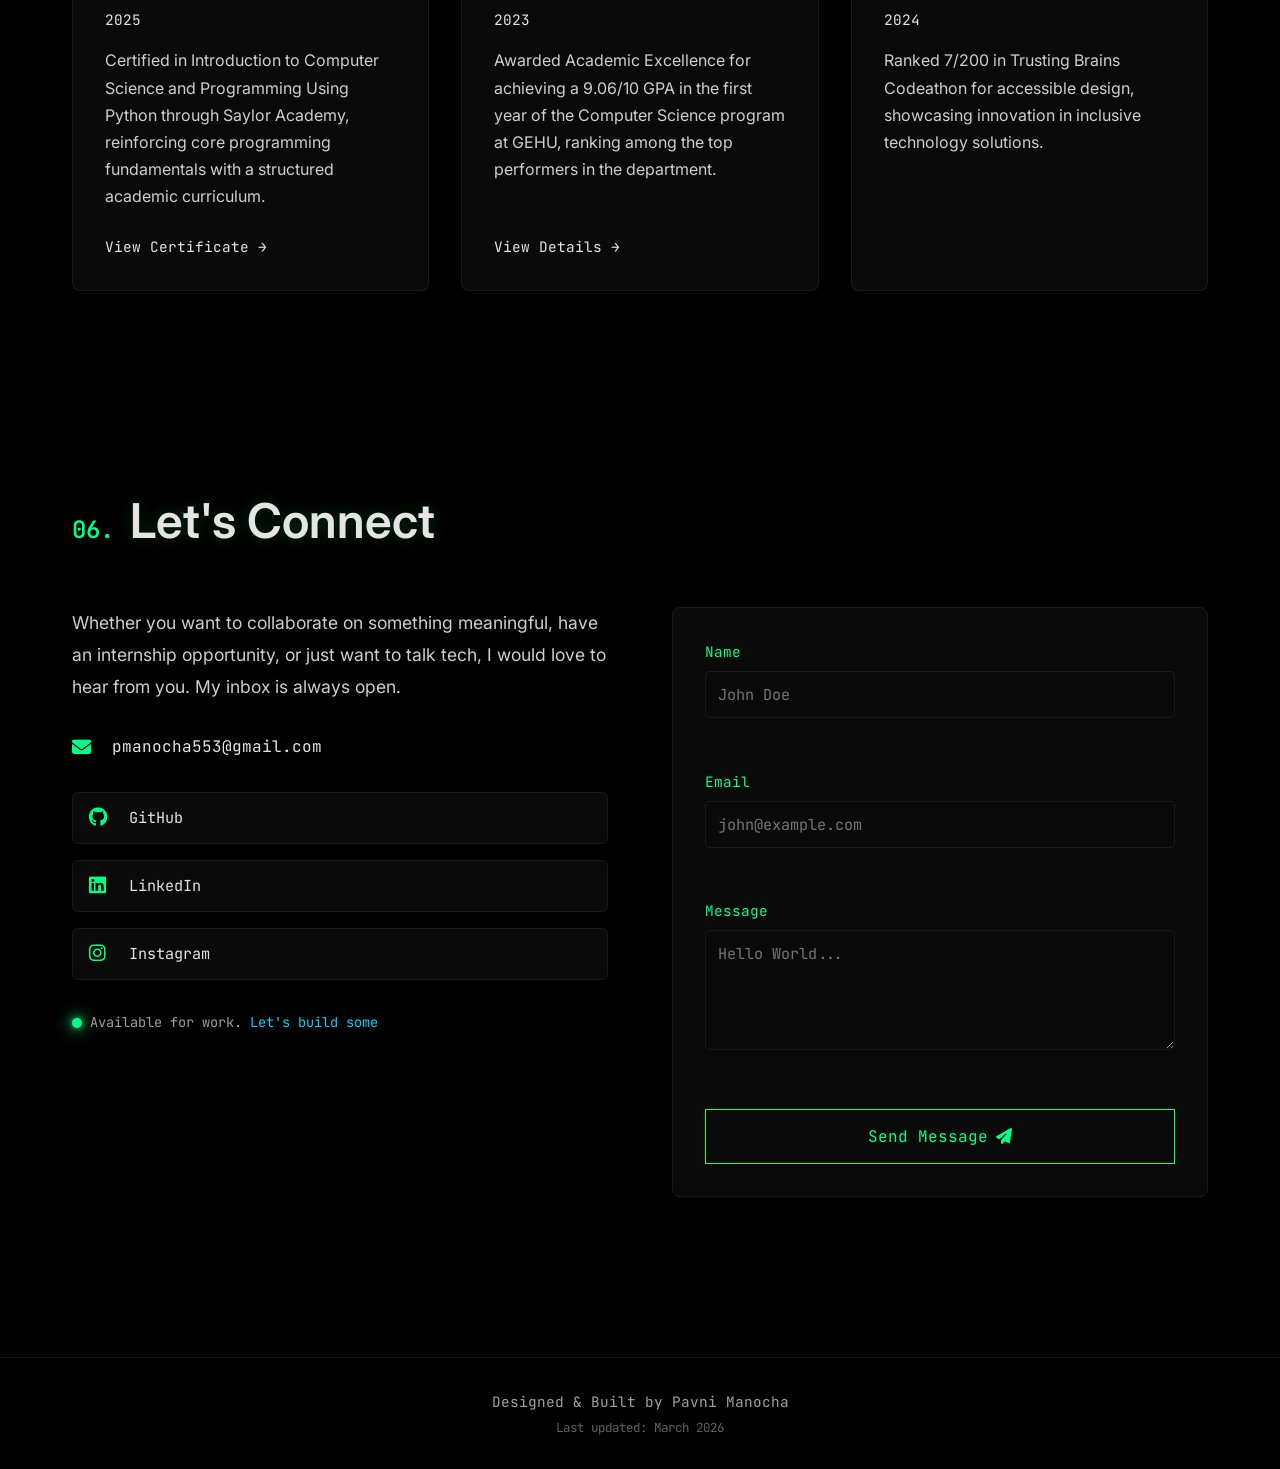
==== commit e3715932: "Add favicon, update homepage content and styling" ====
--- a/public/index.html
+++ b/public/index.html
@@ -4,6 +4,16 @@
     <meta charset="UTF-8">
     <meta name="viewport" content="width=device-width, initial-scale=1.0">
     <title>Pavni Manocha | Portfolio</title>
+    <meta name="description" content="Pavni Manocha, CS student at Graphic Era Hill University building at the intersection of AI, Machine Learning, and Web Development. Explore my projects, experience, and awards.">
+    <meta property="og:title" content="Pavni Manocha | Portfolio">
+    <meta property="og:description" content="CS student building at the intersection of AI, Machine Learning, and Web Development. Explore my projects, experience, and awards.">
+    <meta property="og:type" content="website">
+    <meta property="og:image" content="https://pavnimanocha.com/assets/my_face.jpeg">
+    <meta name="twitter:image" content="https://pavnimanocha.com/assets/my_face.jpeg">
+    <meta name="twitter:card" content="summary">
+    <meta name="twitter:title" content="Pavni Manocha | Portfolio">
+    <meta name="twitter:description" content="CS student building at the intersection of AI, Machine Learning, and Web Development.">
+    <link rel="icon" type="image/svg+xml" href="favicon.svg">
     <link rel="stylesheet" href="css/style.css">
     <link rel="preconnect" href="https://fonts.googleapis.com">
     <link rel="preconnect" href="https://fonts.gstatic.com" crossorigin>
@@ -52,10 +62,12 @@
             <div class="nav-content">
                 <div class="nav-links">
                     <a href="#about" class="nav-link">01 About</a>
-                    <a href="#experience" class="nav-link">02 Experience</a>
-                    <a href="#projects" class="nav-link">03 Projects</a>
-                    <a href="#awards" class="nav-link">04 Awards</a>
-                    <a href="#contact" class="nav-link">05 Contact</a>
+                    <a href="#education" class="nav-link">02 Education</a>
+                    <a href="#experience" class="nav-link">03 Experience</a>
+                    <a href="#projects" class="nav-link">04 Projects</a>
+                    <a href="#awards" class="nav-link">05 Awards</a>
+                    <a href="#contact" class="nav-link">06 Contact</a>
+                    <a href="https://linkedin.com/in/pavni-manocha" target="_blank" class="nav-linkedin"><i class="fab fa-linkedin"></i></a>
                 </div>
             </div>
             <div class="scroll-progress"></div>
@@ -65,16 +77,20 @@
             <section class="hero-section" id="hero">
                 <div class="hero-flex-container">
                     <div class="hero-content">
+                        <div class="hero-meta">
+                            <span class="hero-location"><i class="fas fa-map-marker-alt"></i> Dehradun, India</span>
+                            <span class="hero-open">Open to opportunities</span>
+                        </div>
                         <h1 class="hero-name">Pavni Manocha.</h1>
                         <h2 class="hero-subtitle" id="hero-subtitle"></h2>
                         <p class="hero-description">
-                            I engineer the convergence of Artificial Intelligence, Data Analytics, and Web Applications. 
-                            From ML-powered healthcare tools to scalable digital platforms, I build technology that thinks 
-                            and creates meaningful impact.
+                            I am a CS student from Dehradun who builds things that actually matter. Whether it is helping
+                            someone catch a health risk early, navigate their city more sustainably, or understand what is
+                            in their skincare. I use AI, data, and clean design to turn real problems into working solutions.
                         </p>
                         <div class="hero-actions">
                             <a href="#projects" class="btn-terminal">Check out my work</a>
-                            <a href="https://drive.google.com/file/d/15QCXBCHmbKiJZmL   cff6S69fha6YBxpfB/view?usp=drive_link" target="_blank" class="btn-terminal btn-secondary">Resume</a>
+                            <a href="https://drive.google.com/file/d/15QCXBCHmbKiJZmLcff6S69fha6YBxpfB/view?usp=sharing" target="_blank" class="btn-terminal btn-secondary">Resume</a>
                         </div>
                     </div>
                     <div class="hero-image-container">
@@ -92,31 +108,90 @@
                 </div>
                 <div class="about-content">
                     <p class="about-text">
-                        I am a Computer Science student at Graphic Era Hill University (9.06/10 GPA) with a deep focus 
-                        on Artificial Intelligence, Machine Learning, and Web Development. My passion lies in the lab—fusing 
-                        algorithms with real-world applications to create intelligent systems and responsive digital ecosystems. 
-                        My background spans Full-Stack Engineering and Data Analytics, having worked on projects that deploy 
-                        scalable solutions. However, my primary work involves AI-ML Convergence. From building prediction models 
-                        for healthcare to developing data-driven web applications, I develop systems that learn, think, and act. 
-                        I don't just write code; I build intelligent interfaces between data and meaningful outcomes.
+                        I am driven by a simple belief: software should solve real problems for real people. My passion lies
+                        in the space where algorithms meet the physical world, whether that is helping someone understand their
+                        health risks, navigate more sustainably, or care for their skin better. I love working at the edges of
+                        what technology can do, combining AI, data, and design to build things that actually matter.
+                        When I am not building, I am learning. I am constantly exploring new tools, reading about emerging
+                        research, and looking for the next problem worth solving. I do not just write code. I build with intent.
                     </p>
+                    <div class="about-stats">
+                        <div class="about-stat">
+                            <span class="about-stat-number">9.06</span>
+                            <span class="about-stat-label">GPA</span>
+                        </div>
+                        <div class="about-stat">
+                            <span class="about-stat-number">7+</span>
+                            <span class="about-stat-label">Projects Built</span>
+                        </div>
+                        <div class="about-stat">
+                            <span class="about-stat-number">2</span>
+                            <span class="about-stat-label">Internships</span>
+                        </div>
+                        <div class="about-stat">
+                            <span class="about-stat-number">8+</span>
+                            <span class="about-stat-label">Certifications</span>
+                        </div>
+                    </div>
                     <div class="tech-stack">
-                        <p class="tech-title">Here are a few technologies I've been working with recently:</p>
+                        <p class="tech-title">Tech Stack & Tools</p>
                         <div class="tech-grid">
                             <div class="tech-item">Python</div>
                             <div class="tech-item">Java</div>
                             <div class="tech-item">C/C++</div>
-                            <div class="tech-item">HTML/CSS/JS</div>
+                            <div class="tech-item">JavaScript</div>
+                            <div class="tech-item">Google Cloud</div>
+                            <div class="tech-item">SQL</div>
+                            <div class="tech-item">NumPy and Pandas</div>
+                            <div class="tech-item">Figma</div>
+                            <div class="tech-item">Scikit-learn</div>
                             <div class="tech-item">TensorFlow</div>
-                            <div class="tech-item">Scikit-learn</div>
-                            <div class="tech-item">Pandas</div>
-                            <div class="tech-item">NumPy</div>
-                            <div class="tech-item">MySQL</div>
+                            <div class="tech-item">OpenCV</div>
+                            <div class="tech-item">Pytorch</div>
+                            <div class="tech-item">Git & GitHub</div>
                             <div class="tech-item">Swift</div>
-                            <div class="tech-item">Computer Vision</div>
-                            <div class="tech-item">Git/GitHub</div>
-                            <div class="tech-item">Firebase</div>
                             <div class="tech-item">AWS</div>
+                            <div class="tech-item">React.js</div>
+                        </div>
+                    </div>
+                </div>
+            </section>
+
+            <section id="education" class="section fade-in">
+                <div class="section-header">
+                    <span class="section-number">02.</span>
+                    <h2 class="section-title">Education</h2>
+                </div>
+                <div class="education-card">
+                    <div class="education-top">
+                        <div class="education-main">
+                            <h3 class="education-university">Graphic Era Hill University</h3>
+                            <p class="education-degree">B.Tech in Computer Science & Engineering</p>
+                            <p class="education-location">Dehradun, India &nbsp;·&nbsp; 2023 – 2027</p>
+                        </div>
+                        <div class="education-gpa">
+                            <span class="education-gpa-number">9.06</span>
+                            <span class="education-gpa-label">GPA / 10</span>
+                        </div>
+                    </div>
+                    <div class="education-bottom">
+                        <div class="education-info-group">
+                            <span class="education-info-label">Specialization</span>
+                            <span class="education-tag">Artificial Intelligence & ML</span>
+                        </div>
+                        <div class="education-info-group">
+                            <span class="education-info-label">Program</span>
+                            <span class="education-tag">iOS Development</span>
+                        </div>
+                        <div class="education-info-group">
+                            <span class="education-info-label">Relevant Coursework</span>
+                            <div class="education-courses">
+                                <span class="education-tag">Data Structures & Algorithms</span>
+                                <span class="education-tag">Machine Learning</span>
+                                <span class="education-tag">Computer Vision</span>
+                                <span class="education-tag">Database Systems</span>
+                                <span class="education-tag">Operating Systems</span>
+                            </div>
                         </div>
                     </div>
                 </div>
@@ -130,13 +205,13 @@
                 <div class="experience-list">
                     <article class="experience-item">
                         <div class="experience-header">
-                            <h3 class="experience-title">Research Intern — IIT Roorkee</h3>
+                            <h3 class="experience-title">IIT Roorkee</h3>
                             <div class="experience-meta">
                                 <span class="experience-date">Jun 2025 – Aug 2025</span>
-                                <span class="experience-type">(On-Site)</span>
-                            </div>
-                        </div>
-                        <p class="experience-role">Research Intern — Machine Learning & Systems</p>
+                                <span class="experience-badge">On-Site</span>
+                            </div>
+                        </div>
+                        <p class="experience-role">Research Intern in Machine Learning & Systems</p>
                         <p class="experience-description">
                             Conducted applied research at the intersection of machine learning, computer vision, and system observability,
                             focusing on scalable pipelines, dataset development, and performance optimization.
@@ -145,35 +220,101 @@
                             <li>Designed a modular system observability framework with YAML-based configuration for tracking 10+ components.</li>
                             <li>Built automated CSV log ingestion pipelines into Firestore using a reusable and scalable Firebase client.</li>
                             <li>Curated and labeled large-scale traffic imagery for the Indian Traffic Dataset, contributing to a model achieving 0.91 mAP@50.</li>
-                            <li>Accelerated debugging cycles by 40%+ through multi-layer logging, structured exception handling, and fault tracing.</li>
+                            <li>Accelerated debugging cycles by 40% through multi-layer logging, structured exception handling, and fault tracing.</li>
                         </ul>
-
+                        <div class="experience-tags">
+                            <span>Python</span>
+                            <span>Computer Vision</span>
+                            <span>Firebase</span>
+                            <span>YAML</span>
+                            <span>Machine Learning</span>
+                        </div>
                     </article>
 
                     <article class="experience-item">
                         <div class="experience-header">
-                            <h3 class="experience-title">Intern — Aapke Saath Foundation</h3>
-                            <span class="experience-date">Mar 2025 – May 2025</span>
+                            <h3 class="experience-title">Aapke Saath Foundation</h3>
+                            <div class="experience-meta">
+                                <span class="experience-date">Mar 2025 – May 2025</span>
+                                <span class="experience-badge">Remote</span>
+                            </div>
                         </div>
                         <p class="experience-role">Web Developer Intern</p>
                         <p class="experience-description">
-                            Worked on redesigning and optimizing a production-scale NGO website, with a strong focus on performance,
-                            usability, and cross-device experience.
+                            Redesigned and optimized a production-scale NGO website with a strong focus on performance,
+                            usability, and cross-device experience to better serve the foundation's mission and reach.
                         </p>
                         <ul class="experience-contributions">
                             <li>Rebuilt major front-end modules from scratch, cutting page load latency and delivering a smoother mobile-first experience.</li>
-                            <li>Designed and iterated on high-conversion user flows in collaboration with product and operations teams, increasing volunteer onboarding by 25%.</li>                        
+                            <li>Designed and iterated on high-conversion user flows in collaboration with product and operations teams, increasing volunteer onboarding by 25%.</li>
+                            <li>Implemented responsive layouts and accessibility improvements, ensuring the site worked seamlessly across all device sizes.</li>
                         </ul>
+                        <div class="experience-tags">
+                            <span>HTML/CSS</span>
+                            <span>JavaScript</span>
+                            <span>Responsive Design</span>
+                            <span>UI/UX</span>
+                        </div>
                     </article>
                 </div>
             </section>
 
             <section id="projects" class="section fade-in">
                 <div class="section-header">
-                    <span class="section-number">02.</span>
+                    <span class="section-number">04.</span>
                     <h2 class="section-title">Some Things I've Built</h2>
                 </div>
                 <div class="projects-grid">
+                    <article class="project-card project-card-featured">
+                        <div class="project-featured-main">
+                            <div class="project-header">
+                                <h3 class="project-name">AAINA</h3>
+                                <div class="project-links">
+                                    <a href="https://github.com/AAINA-The-Skincare-App/AAINA" target="_blank" class="project-link">
+                                        <i class="fab fa-github"></i>
+                                    </a>
+                                </div>
+                            </div>
+                            <p class="project-description">
+                                A personalized facial skincare app that starts with guided onboarding questions to understand
+                                your skin profile, then uses real-time face scanning to deliver a fully customized skincare routine.
+                                AAINA also includes an ingredient safety checker, helping users make informed decisions about the
+                                products they apply to their skin.
+                            </p>
+                        </div>
+                        <div class="project-featured-side">
+                            <span class="project-featured-label">Featured Project</span>
+                            <div class="project-tags">
+                                <span>Swift</span>
+                                <span>Computer Vision</span>
+                                <span>Healthcare</span>
+                                <span>AI/ML</span>
+                            </div>
+                        </div>
+                    </article>
+
+                    <article class="project-card project-card-highlight">
+                        <div class="project-header">
+                            <h3 class="project-name">EcoRoute</h3>
+                            <div class="project-links">
+                                <a href="https://github.com/pmanocha07" target="_blank" class="project-link">
+                                    <i class="fab fa-github"></i>
+                                </a>
+                            </div>
+                        </div>
+                        <p class="project-description">
+                            A Swift navigation app that calculates and compares carbon emissions across transport modes,
+                            recommending the most eco-friendly route. Built with full accessibility support and submitted
+                            to the Apple Swift Student Challenge 2026.
+                        </p>
+                        <div class="project-tags">
+                            <span>Swift</span>
+                            <span>iOS</span>
+                            <span>Sustainability</span>
+                            <span>Accessibility</span>
+                        </div>
+                    </article>
+
                     <article class="project-card">
                         <div class="project-header">
                             <h3 class="project-name">EitherAssistant</h3>
@@ -184,8 +325,9 @@
                             </div>
                         </div>
                         <p class="project-description">
-                            An offline-first AI voice assistant enabling low-latency, privacy-preserving control of operating systems,
-                            applications, and browsers through natural language commands and intelligent automation.
+                            An offline-first AI voice assistant that controls your OS, apps, and browser through natural
+                            language commands. Runs entirely on-device with no cloud dependency, keeping your data
+                            completely private.
                         </p>
                         <div class="project-tags">
                             <span>Python</span>
@@ -193,8 +335,7 @@
                             <span>System Automation</span>
                         </div>
                     </article>
-                    
-                    
+
                     <article class="project-card">
                         <div class="project-header">
                             <h3 class="project-name">DiabeSure</h3>
@@ -205,9 +346,9 @@
                             </div>
                         </div>
                         <p class="project-description">
-                            An ML-powered diabetes prediction tool designed to improve screening workflows and early detection. 
-                            DiabeSure leverages advanced machine learning algorithms to analyze patient data and provide 
-                            intelligent risk assessments.
+                            An ML-powered diabetes prediction tool that analyzes patient data and provides intelligent
+                            risk assessments to support early detection. Built for accuracy and interpretability,
+                            making healthcare data genuinely actionable.
                         </p>
                         <div class="project-tags">
                             <span>Python</span>
@@ -226,8 +367,10 @@
                             </div>
                         </div>
                         <p class="project-description">
-                        Developed a full-stack alumni–student networking platform for technical departments, featuring searchable directories, 
-                        mentorship matching, internship postings, forums, and event scheduling to streamline collaboration and career support.                        </p>
+                            A full-stack alumni-student networking platform for technical departments, featuring mentorship
+                            matching, internship postings, forums, and event scheduling. Bridges the gap between students
+                            and working professionals in a single connected space.
+                        </p>
                         <div class="project-tags">
                             <span>React</span>
                             <span>Node</span>
@@ -245,8 +388,9 @@
                             </div>
                         </div>
                         <p class="project-description">
-                            A hybrid food ordering platform syncing remote ordering with on-premise kiosks. DineSwift 
-                            streamlines restaurant operations through intelligent order management.
+                            A hybrid food ordering platform that syncs remote ordering with on-premise kiosks in real time.
+                            Streamlines restaurant operations across both customer-facing and kitchen-side interfaces,
+                            reducing wait times and staff overhead.
                         </p>
                         <div class="project-tags">
                             <span>Product</span>
@@ -265,8 +409,9 @@
                             </div>
                         </div>
                         <p class="project-description">
-                            A music recommendation microservice turning mood into curated playlists. TuneNest uses 
-                            advanced algorithms to understand user preferences and deliver personalized music experiences.
+                            A music recommendation microservice that turns mood into curated playlists using LLM-powered
+                            taste profiling. Learns your preferences over time to deliver increasingly accurate
+                            and personal listening experiences.
                         </p>
                         <div class="project-tags">
                             <span>APIs</span>
@@ -280,10 +425,20 @@
 
             <section id="awards" class="section fade-in">
                 <div class="section-header">
-                    <span class="section-number">04.</span>
+                    <span class="section-number">05.</span>
                     <h2 class="section-title">Awards & Achievements</h2>
                 </div>
                 <div class="awards-grid">
+                    <article class="award-card">
+                        <h3 class="award-title">Apple Swift Student Challenge 2026</h3>
+                        <span class="award-year">2026</span>
+                        <p class="award-description">
+                            Submitted EcoRoute, an eco-conscious navigation app built in Swift, to the Apple Swift Student
+                            Challenge 2026. Selected for review by the Apple Developer Relations Team out of thousands of global
+                            submissions. Results pending.
+                        </p>
+                    </article>
+
                     <article class="award-card">
                         <h3 class="award-title">SheFi Scholar</h3>
                         <span class="award-year">2025</span>
@@ -298,44 +453,45 @@
                         <h3 class="award-title">Stanford Code in Place 2025</h3>
                         <span class="award-year">2025</span>
                         <p class="award-description">
-                            Stanford Code in Place 2025 Certification.
+                            Selected for Stanford University's global Code in Place program, learning Python and core
+                            CS concepts taught by Stanford faculty. One of a limited number of students accepted
+                            worldwide from thousands of applicants.
                         </p>
                         <a href="https://drive.google.com/file/d/1kGF_A9YZHZV4P5huUA_ME9UvxGQMKRTP/view?usp=sharing" target="_blank" rel="noopener noreferrer" class="award-link">View Certificate →</a>
                     </article>
                     
                     <article class="award-card">
-                        <h3 class="award-title">Coursera Certifications</h3>
-                        <span class="award-year">2024-2025</span>
+                        <h3 class="award-title">Coursera: AI & ML Specialization</h3>
+                        <span class="award-year">2024 – 2025</span>
                         <p class="award-description">
-                            Coursera Certifications in Introduction to AI, Introduction to Machine Learning, and Introduction to Deep Learning.
+                            Completed three-course specialization covering Introduction to AI, Machine Learning, and Deep Learning, building a strong theoretical and applied foundation in modern AI systems.
                         </p>
                         <a href="https://drive.google.com/file/d/1ud8atcSFhzpoDx_ckuHd-sYOLpZ2IVze/view?usp=drive_link" target="_blank" rel="noopener noreferrer" class="award-link">View Certificates →</a>
                     </article>
 
                     <article class="award-card">
-                        <h3 class="award-title">Deloitte Certification</h3>
+                        <h3 class="award-title">Deloitte Data Analytics Simulation</h3>
                         <span class="award-year">2025</span>
                         <p class="award-description">
-                            Deloitte Data Analytics Job Simulation Certification.
-                        </p>
-                        <a href="https://drive.google.com/file/d/1tTs9loY0StrElOfohqjhFt0tuhexzv1T/view?usp=sharing" target="_blank" rel="noopener noreferrer" class="award-link">View Certificates →</a>
+                            Completed Deloitte's industry job simulation in Data Analytics, working through real-world data tasks modeled on the firm's internal consulting workflows.
+                        </p>
+                        <a href="https://drive.google.com/file/d/1tTs9loY0StrElOfohqjhFt0tuhexzv1T/view?usp=sharing" target="_blank" rel="noopener noreferrer" class="award-link">View Certificate →</a>
                     </article>
 
                     <article class="award-card">
-                        <h3 class="award-title">AWS & Azure Certifications</h3>
-                        <span class="award-year">2024-2025</span>
+                        <h3 class="award-title">Cloud Certifications</h3>
+                        <span class="award-year">2024 – 2025</span>
                         <p class="award-description">
-                            AWS Cloud Practitioner, Google Gen AI, Azure (ongoing). Continuous learning in cloud technologies 
-                            and AI platforms.
+                            Earned AWS Cloud Practitioner and Google Gen AI certifications, with Azure in progress. Demonstrates active investment in multi-cloud fluency and modern AI infrastructure.
                         </p>
                         <a href="https://drive.google.com/file/d/1yy5JsU-_Ddmj7SK2b8orGcdDlStlNRg7/view?usp=drive_link" target="_blank" rel="noopener noreferrer" class="award-link">View Certificates →</a>
                     </article>
 
                     <article class="award-card">
-                        <h3 class="award-title">Saylor Certification</h3>
+                        <h3 class="award-title">Saylor.org: CS with Python</h3>
                         <span class="award-year">2025</span>
                         <p class="award-description">
-                            Saylor.org Certification in Introduction to Computer Science and Programming Using Python.
+                            Certified in Introduction to Computer Science and Programming Using Python through Saylor Academy, reinforcing core programming fundamentals with a structured academic curriculum.
                         </p>
                         <a href="https://drive.google.com/file/d/1oG78oMGyMUaXOQkpkJveBdllUx9Gqg-l/view?usp=sharing" target="_blank" rel="noopener noreferrer" class="award-link">View Certificate →</a>
                     </article>
@@ -344,8 +500,8 @@
                         <h3 class="award-title">Academic Excellence</h3>
                         <span class="award-year">2023</span>
                         <p class="award-description">
-                            Maintaining 9.06/10 GPA at Graphic Era Hill University, consistently ranking among top performers 
-                            in Computer Science.
+                            Awarded Academic Excellence for achieving a 9.06/10 GPA in the first year of the Computer
+                            Science program at GEHU, ranking among the top performers in the department.
                         </p>
                         <a href="https://drive.google.com/file/d/1pzHVW6Od4gRHbEa0JCtm5WAkGZMzbWso/view?usp=drive_link" target="_blank" rel="noopener noreferrer" class="award-link">View Details →</a>
                     </article>
@@ -364,14 +520,14 @@
 
             <section id="contact" class="section fade-in">
                 <div class="section-header">
-                    <span class="section-number">05.</span>
+                    <span class="section-number">06.</span>
                     <h2 class="section-title">Let's Connect</h2>
                 </div>
                 <div class="contact-container">
                     <div class="contact-info">
                         <p class="contact-intro">
-                            I'm currently looking for new opportunities. Whether you have a question, a project idea, or just want 
-                            to say hi, my inbox is always open.
+                            Whether you want to collaborate on something meaningful, have an internship opportunity,
+                            or just want to talk tech, I would love to hear from you. My inbox is always open.
                         </p>
                         <div class="contact-details">
                             <div class="contact-detail-item">
@@ -394,8 +550,8 @@
                             </div>
                             <div class="terminal-status">
                                 <span class="status-dot"></span>
-                                <span>System Online.</span>
-                                <span class="watching">Watching you...</span>
+                                <span>Available for work.</span>
+                                <span class="watching">Let's build something.</span>
                             </div>
                         </div>
                     </div>
@@ -433,6 +589,7 @@
 
         <footer class="terminal-footer">
             <p>Designed & Built by Pavni Manocha</p>
+            <p class="footer-updated">Last updated: March 2026</p>
         </footer>
     </div>
 
@@ -441,53 +598,74 @@
         const canvas = document.getElementById('particleCanvas');
         if (canvas) {
           const ctx = canvas.getContext('2d');
-          
+
           let width, height;
           let particles = [];
-          
+          const MAX_DIST = 140;
+
           function resize() {
             width = canvas.width = window.innerWidth;
             height = canvas.height = window.innerHeight;
             initParticles();
           }
-          
+
           function initParticles() {
             particles = [];
-            const particleCount = Math.floor(width * height / 15000); // Density control
-            
-            for (let i = 0; i < particleCount; i++) {
+            const count = Math.floor(width * height / 18000);
+            for (let i = 0; i < count; i++) {
               particles.push({
                 x: Math.random() * width,
                 y: Math.random() * height,
-                vx: (Math.random() - 0.5) * 0.5,
-                vy: (Math.random() - 0.5) * 0.5,
-                size: Math.random() * 2 + 1,
-                alpha: Math.random() * 0.5 + 0.1
+                vx: (Math.random() - 0.5) * 0.4,
+                vy: (Math.random() - 0.5) * 0.4,
+                size: Math.random() * 1.5 + 0.5,
+                alpha: Math.random() * 0.4 + 0.2,
+                cyan: Math.random() > 0.6
               });
             }
           }
-          
+
           function draw() {
             ctx.clearRect(0, 0, width, height);
-            
+
+            // Draw connecting lines
+            for (let i = 0; i < particles.length; i++) {
+              for (let j = i + 1; j < particles.length; j++) {
+                const dx = particles[i].x - particles[j].x;
+                const dy = particles[i].y - particles[j].y;
+                const dist = Math.sqrt(dx * dx + dy * dy);
+                if (dist < MAX_DIST) {
+                  const opacity = (1 - dist / MAX_DIST) * 0.15;
+                  ctx.beginPath();
+                  ctx.moveTo(particles[i].x, particles[i].y);
+                  ctx.lineTo(particles[j].x, particles[j].y);
+                  ctx.strokeStyle = `rgba(0, 212, 255, ${opacity})`;
+                  ctx.lineWidth = 0.8;
+                  ctx.stroke();
+                }
+              }
+            }
+
+            // Draw particles
             particles.forEach(p => {
               p.x += p.vx;
               p.y += p.vy;
-              
               if (p.x < 0) p.x = width;
               if (p.x > width) p.x = 0;
               if (p.y < 0) p.y = height;
               if (p.y > height) p.y = 0;
-              
+
               ctx.beginPath();
               ctx.arc(p.x, p.y, p.size, 0, Math.PI * 2);
-              ctx.fillStyle = `rgba(0, 255, 136, ${p.alpha})`;
+              ctx.fillStyle = p.cyan
+                ? `rgba(0, 212, 255, ${p.alpha})`
+                : `rgba(0, 255, 136, ${p.alpha})`;
               ctx.fill();
             });
-            
+
             requestAnimationFrame(draw);
           }
-          
+
           window.addEventListener('resize', resize);
           resize();
           draw();
@@ -556,7 +734,7 @@
         // Typing effect for Hero Subtitle
         const heroSubtitle = document.getElementById('hero-subtitle');
         if (heroSubtitle) {
-            const textToType = 'Architecting Intelligence across AI, Data & Web.';
+            const textToType = 'Building AI that solves real problems.';
             let i = 0;
             
             // Clear content and add cursor
--- a/public/css/style.css
+++ b/public/css/style.css
@@ -185,18 +185,18 @@
   display: flex;
   flex-direction: column;
   justify-content: center;
-  padding: 1rem 0;
+  padding: 0;
   position: relative;
   animation: fadeInUp 1s ease;
 }
 
 .hero-flex-container {
   display: flex;
-  align-items: flex-start;
+  align-items: center;
   justify-content: space-between;
   gap: 3rem;
   width: 100%;
-  margin-top: 1rem;
+  margin-top: 0;
 }
 
 .hero-content {
@@ -209,7 +209,7 @@
   position: relative;
   max-width: 350px;
   width: 100%;
-  margin-top: 1rem;
+  margin-top: 0;
 }
 
 .image-wrapper-rect {
@@ -305,7 +305,7 @@
 .hero-name {
   font-size: clamp(3rem, 8vw, 6rem);
   font-weight: 700;
-  margin: 1rem 0;
+  margin: 0.5rem 0;
   color: var(--text-primary);
   line-height: 1.1;
   letter-spacing: -0.02em;
@@ -453,7 +453,7 @@
 
 .tech-grid {
   display: grid;
-  grid-template-columns: repeat(auto-fill, minmax(140px, 1fr));
+  grid-template-columns: repeat(4, 1fr);
   gap: 1rem;
   margin-top: 1.5rem;
   justify-content: center;
@@ -1054,8 +1054,26 @@
     grid-template-columns: 1fr;
   }
 
+  .hero-flex-container {
+    flex-direction: column;
+    align-items: center;
+    text-align: center;
+    gap: 2rem;
+  }
+
+  .hero-content {
+    max-width: 100%;
+  }
+
+  .hero-image-container {
+    flex: 0 0 auto;
+    max-width: 280px;
+    order: -1;
+  }
+
   .hero-actions {
     flex-direction: column;
+    align-items: center;
   }
 
   .btn-terminal {
@@ -1063,15 +1081,16 @@
     text-align: center;
   }
 
+  .hero-description {
+    max-width: 100%;
+  }
+
   .experience-header {
     flex-direction: column;
     align-items: flex-start;
   }
 
-  .tech-grid {
-    grid-template-columns: repeat(auto-fill, minmax(120px, 1fr));
-    gap: 0.8rem;
-  }
+
 
   .contact-container {
     grid-template-columns: 1fr;
@@ -1182,3 +1201,446 @@
     border: none;
     border-radius: 8px;
 }
+
+/* Scroll Indicator */
+.scroll-indicator {
+    display: inline-flex;
+    flex-direction: column;
+    align-items: center;
+    gap: 0.4rem;
+    margin-top: 2.5rem;
+    color: var(--text-secondary);
+    text-decoration: none;
+    font-size: 0.75rem;
+    font-family: var(--font-mono);
+    letter-spacing: 0.1em;
+    text-transform: uppercase;
+    transition: color 0.3s ease;
+    animation: fadeInUp 1.5s ease;
+}
+
+.scroll-indicator:hover {
+    color: var(--terminal-green);
+}
+
+.scroll-indicator-arrow {
+    animation: bounce 2s infinite;
+}
+
+@keyframes bounce {
+    0%, 100% { transform: translateY(0); }
+    50% { transform: translateY(5px); }
+}
+
+/* Nav LinkedIn icon */
+.nav-linkedin {
+    color: var(--text-secondary);
+    font-size: 1.1rem;
+    text-decoration: none;
+    transition: all 0.3s ease;
+    display: flex;
+    align-items: center;
+    padding: 0.5rem;
+}
+
+.nav-linkedin:hover {
+    color: var(--terminal-cyan);
+    text-shadow: 0 0 10px rgba(0, 212, 255, 0.6);
+}
+
+/* Hero Meta (location + status) */
+.hero-meta {
+    display: flex;
+    align-items: center;
+    gap: 1.2rem;
+    margin-bottom: 1rem;
+    font-size: 0.85rem;
+    font-family: var(--font-mono);
+}
+
+.hero-location {
+    color: var(--text-secondary);
+    display: flex;
+    align-items: center;
+    gap: 0.4rem;
+}
+
+.hero-location i {
+    color: var(--terminal-green);
+    font-size: 0.8rem;
+}
+
+.hero-open {
+    color: var(--terminal-green);
+    border: 1px solid rgba(0, 255, 136, 0.3);
+    padding: 0.2rem 0.6rem;
+    border-radius: 20px;
+    background: rgba(0, 255, 136, 0.05);
+    font-size: 0.8rem;
+    animation: pulse 2s infinite;
+}
+
+/* EcoRoute highlight card */
+.project-card-highlight {
+    border-color: rgba(0, 212, 255, 0.25);
+    background: linear-gradient(135deg, var(--bg-secondary), rgba(0, 212, 255, 0.02));
+}
+
+.project-card-highlight:hover {
+    border-color: var(--terminal-cyan);
+    box-shadow: 0 10px 30px rgba(0, 212, 255, 0.12);
+}
+
+/* Award cert list */
+.award-cert-list {
+    list-style: none;
+    padding: 0;
+    margin: 0.5rem 0 1rem;
+    display: flex;
+    flex-direction: column;
+    gap: 0.4rem;
+}
+
+.award-cert-list li {
+    font-size: 0.85rem;
+    color: var(--text-secondary);
+    font-family: var(--font-sans);
+    padding-left: 1rem;
+    position: relative;
+}
+
+.award-cert-list li::before {
+    content: '▹';
+    position: absolute;
+    left: 0;
+    color: var(--terminal-green);
+    font-size: 0.8rem;
+}
+
+/* Footer updated */
+.footer-updated {
+    font-size: 0.78rem;
+    color: var(--text-secondary);
+    margin-top: 0.3rem;
+    opacity: 0.6;
+}
+
+/* About Stats Row */
+.about-stats {
+    display: grid;
+    grid-template-columns: repeat(4, 1fr);
+    gap: 1.5rem;
+    margin: 3rem 0;
+}
+
+.about-stat {
+    background: var(--bg-secondary);
+    border: 1px solid var(--border-color);
+    border-radius: 8px;
+    padding: 1.5rem;
+    text-align: center;
+    transition: all 0.3s ease;
+    position: relative;
+    overflow: hidden;
+}
+
+.about-stat::before {
+    content: '';
+    position: absolute;
+    bottom: 0;
+    left: 0;
+    width: 100%;
+    height: 2px;
+    background: var(--terminal-green);
+    transform: scaleX(0);
+    transition: transform 0.3s ease;
+}
+
+.about-stat:hover {
+    border-color: var(--terminal-green);
+    box-shadow: 0 8px 25px rgba(0, 255, 136, 0.15);
+    transform: translateY(-4px);
+}
+
+.about-stat:hover::before {
+    transform: scaleX(1);
+}
+
+.about-stat-number {
+    display: block;
+    font-size: 2.5rem;
+    font-weight: 700;
+    color: var(--terminal-green);
+    text-shadow: 0 0 20px rgba(0, 255, 136, 0.5);
+    font-family: var(--font-mono);
+    line-height: 1;
+    margin-bottom: 0.5rem;
+}
+
+.about-stat-label {
+    display: block;
+    font-size: 0.85rem;
+    color: var(--text-secondary);
+    font-family: var(--font-sans);
+    text-transform: uppercase;
+    letter-spacing: 0.08em;
+}
+
+/* Featured Project Card */
+.project-card-featured {
+    grid-column: 1 / -1;
+    display: grid;
+    grid-template-columns: 2fr 1fr;
+    gap: 0;
+    background: linear-gradient(135deg, var(--bg-secondary), rgba(0, 255, 136, 0.03));
+    border-color: rgba(0, 255, 136, 0.25);
+}
+
+.project-card-featured .project-name {
+    font-size: 2rem;
+}
+
+.project-featured-main {
+    padding-right: 2rem;
+}
+
+.project-featured-side {
+    display: flex;
+    flex-direction: column;
+    justify-content: space-between;
+    align-items: flex-start;
+    border-left: 1px solid var(--border-color);
+    padding-left: 2rem;
+    gap: 2rem;
+}
+
+.project-featured-label {
+    font-size: 0.75rem;
+    text-transform: uppercase;
+    letter-spacing: 0.12em;
+    color: var(--terminal-green);
+    border: 1px solid rgba(0, 255, 136, 0.3);
+    padding: 0.4rem 0.8rem;
+    border-radius: 4px;
+    background: rgba(0, 255, 136, 0.05);
+    font-family: var(--font-mono);
+}
+
+.project-card-featured .project-tags {
+    flex-direction: column;
+    align-items: flex-start;
+}
+
+/* Education Card */
+.education-card {
+    background: var(--bg-secondary);
+    border: 1px solid var(--border-color);
+    border-top: 3px solid var(--terminal-green);
+    border-radius: 8px;
+    padding: 1.8rem 2rem;
+    transition: all 0.3s ease;
+    display: flex;
+    flex-direction: column;
+    gap: 1.2rem;
+}
+
+.education-card:hover {
+    border-color: var(--terminal-green);
+    box-shadow: 0 10px 30px rgba(0, 255, 136, 0.1);
+    transform: translateY(-3px);
+}
+
+.education-top {
+    display: flex;
+    justify-content: space-between;
+    align-items: flex-start;
+    gap: 2rem;
+}
+
+.education-main {
+    display: flex;
+    flex-direction: column;
+    gap: 0.3rem;
+}
+
+.education-university {
+    font-size: 1.3rem;
+    font-weight: 700;
+    color: var(--text-primary);
+    font-family: var(--font-sans);
+}
+
+.education-degree {
+    font-size: 0.95rem;
+    color: var(--terminal-cyan);
+    font-family: var(--font-sans);
+    font-weight: 500;
+}
+
+.education-location {
+    font-size: 0.85rem;
+    color: var(--text-secondary);
+    font-family: var(--font-sans);
+    margin-top: 0.1rem;
+}
+
+.education-gpa {
+    text-align: right;
+    flex-shrink: 0;
+}
+
+.education-gpa-number {
+    display: block;
+    font-size: 2rem;
+    font-weight: 700;
+    color: var(--terminal-green);
+    font-family: var(--font-mono);
+    text-shadow: 0 0 15px rgba(0, 255, 136, 0.4);
+    line-height: 1;
+}
+
+.education-gpa-label {
+    display: block;
+    font-size: 0.75rem;
+    color: var(--text-secondary);
+    font-family: var(--font-mono);
+    margin-top: 0.2rem;
+}
+
+.education-bottom {
+    display: flex;
+    flex-wrap: wrap;
+    gap: 1.5rem;
+    padding-top: 1rem;
+    border-top: 1px solid var(--border-color);
+}
+
+.education-info-group {
+    display: flex;
+    flex-direction: column;
+    gap: 0.4rem;
+}
+
+.education-info-label {
+    font-size: 0.75rem;
+    color: var(--text-secondary);
+    text-transform: uppercase;
+    letter-spacing: 0.08em;
+    font-family: var(--font-mono);
+}
+
+.education-courses {
+    display: flex;
+    flex-wrap: wrap;
+    gap: 0.4rem;
+}
+
+.education-tag {
+    display: inline-block;
+    background: rgba(0, 212, 255, 0.06);
+    color: var(--terminal-cyan);
+    border: 1px solid rgba(0, 212, 255, 0.2);
+    padding: 0.25rem 0.7rem;
+    border-radius: 4px;
+    font-size: 0.8rem;
+    font-family: var(--font-mono);
+}
+
+@media (max-width: 768px) {
+    .education-top {
+        flex-direction: column;
+        gap: 1rem;
+    }
+
+    .education-gpa {
+        text-align: left;
+    }
+}
+
+/* Experience Tags */
+.experience-tags {
+    display: flex;
+    flex-wrap: wrap;
+    gap: 0.5rem;
+    margin-top: 1.5rem;
+}
+
+.experience-tags span {
+    background: rgba(0, 212, 255, 0.08);
+    color: var(--terminal-cyan);
+    padding: 0.25rem 0.7rem;
+    border-radius: 4px;
+    font-size: 0.8rem;
+    border: 1px solid rgba(0, 212, 255, 0.2);
+    font-family: var(--font-mono);
+}
+
+/* Experience Badge (On-Site / Remote) */
+.experience-badge {
+    font-size: 0.75rem;
+    padding: 0.2rem 0.6rem;
+    border-radius: 20px;
+    background: rgba(0, 255, 136, 0.08);
+    color: var(--terminal-green);
+    border: 1px solid rgba(0, 255, 136, 0.25);
+    font-family: var(--font-mono);
+    letter-spacing: 0.05em;
+}
+
+/* Experience bullet point styling */
+.experience-contributions li {
+    padding-left: 1.2rem;
+    position: relative;
+}
+
+.experience-contributions li::before {
+    content: '▹';
+    position: absolute;
+    left: 0;
+    color: var(--terminal-cyan);
+}
+
+/* Experience - always visible left accent */
+#experience .experience-item::before {
+    height: 100%;
+    opacity: 0.3;
+}
+
+#experience .experience-item:hover::before {
+    height: 100%;
+    opacity: 1;
+}
+
+/* Awards Top Accent Colors */
+.awards-grid .award-card:nth-child(1) { border-top: 3px solid var(--terminal-green); }
+.awards-grid .award-card:nth-child(2) { border-top: 3px solid var(--terminal-cyan); }
+.awards-grid .award-card:nth-child(3) { border-top: 3px solid var(--accent-blue); }
+.awards-grid .award-card:nth-child(4) { border-top: 3px solid var(--accent-purple); }
+.awards-grid .award-card:nth-child(5) { border-top: 3px solid var(--terminal-green); }
+.awards-grid .award-card:nth-child(6) { border-top: 3px solid var(--terminal-cyan); }
+.awards-grid .award-card:nth-child(7) { border-top: 3px solid var(--accent-blue); }
+.awards-grid .award-card:nth-child(8) { border-top: 3px solid var(--accent-purple); }
+.awards-grid .award-card:nth-child(9) { border-top: 3px solid var(--terminal-green); }
+
+/* Responsive */
+@media (max-width: 768px) {
+    .about-stats {
+        grid-template-columns: repeat(2, 1fr);
+    }
+
+    .project-card-featured {
+        grid-template-columns: 1fr;
+    }
+
+    .project-featured-main {
+        padding-right: 0;
+    }
+
+    .project-featured-side {
+        border-left: none;
+        border-top: 1px solid var(--border-color);
+        padding-left: 0;
+        padding-top: 1.5rem;
+    }
+
+}
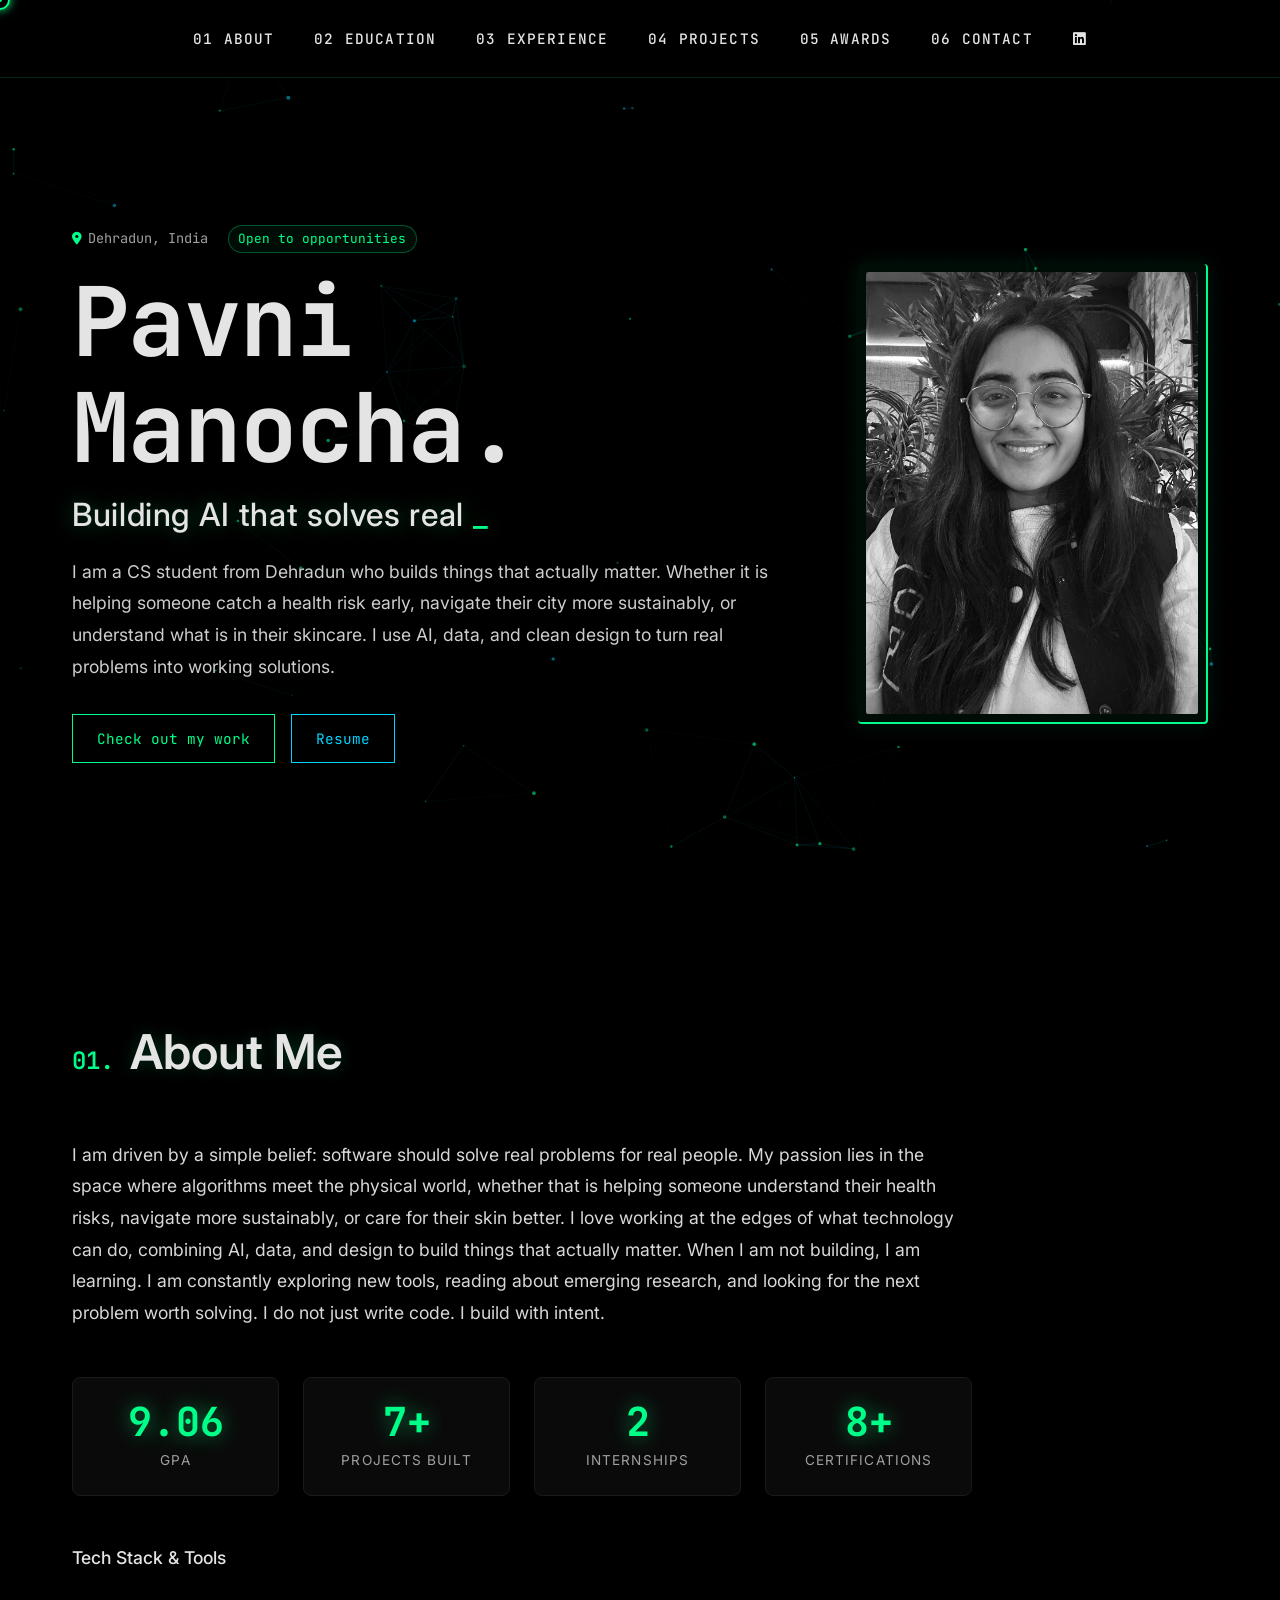
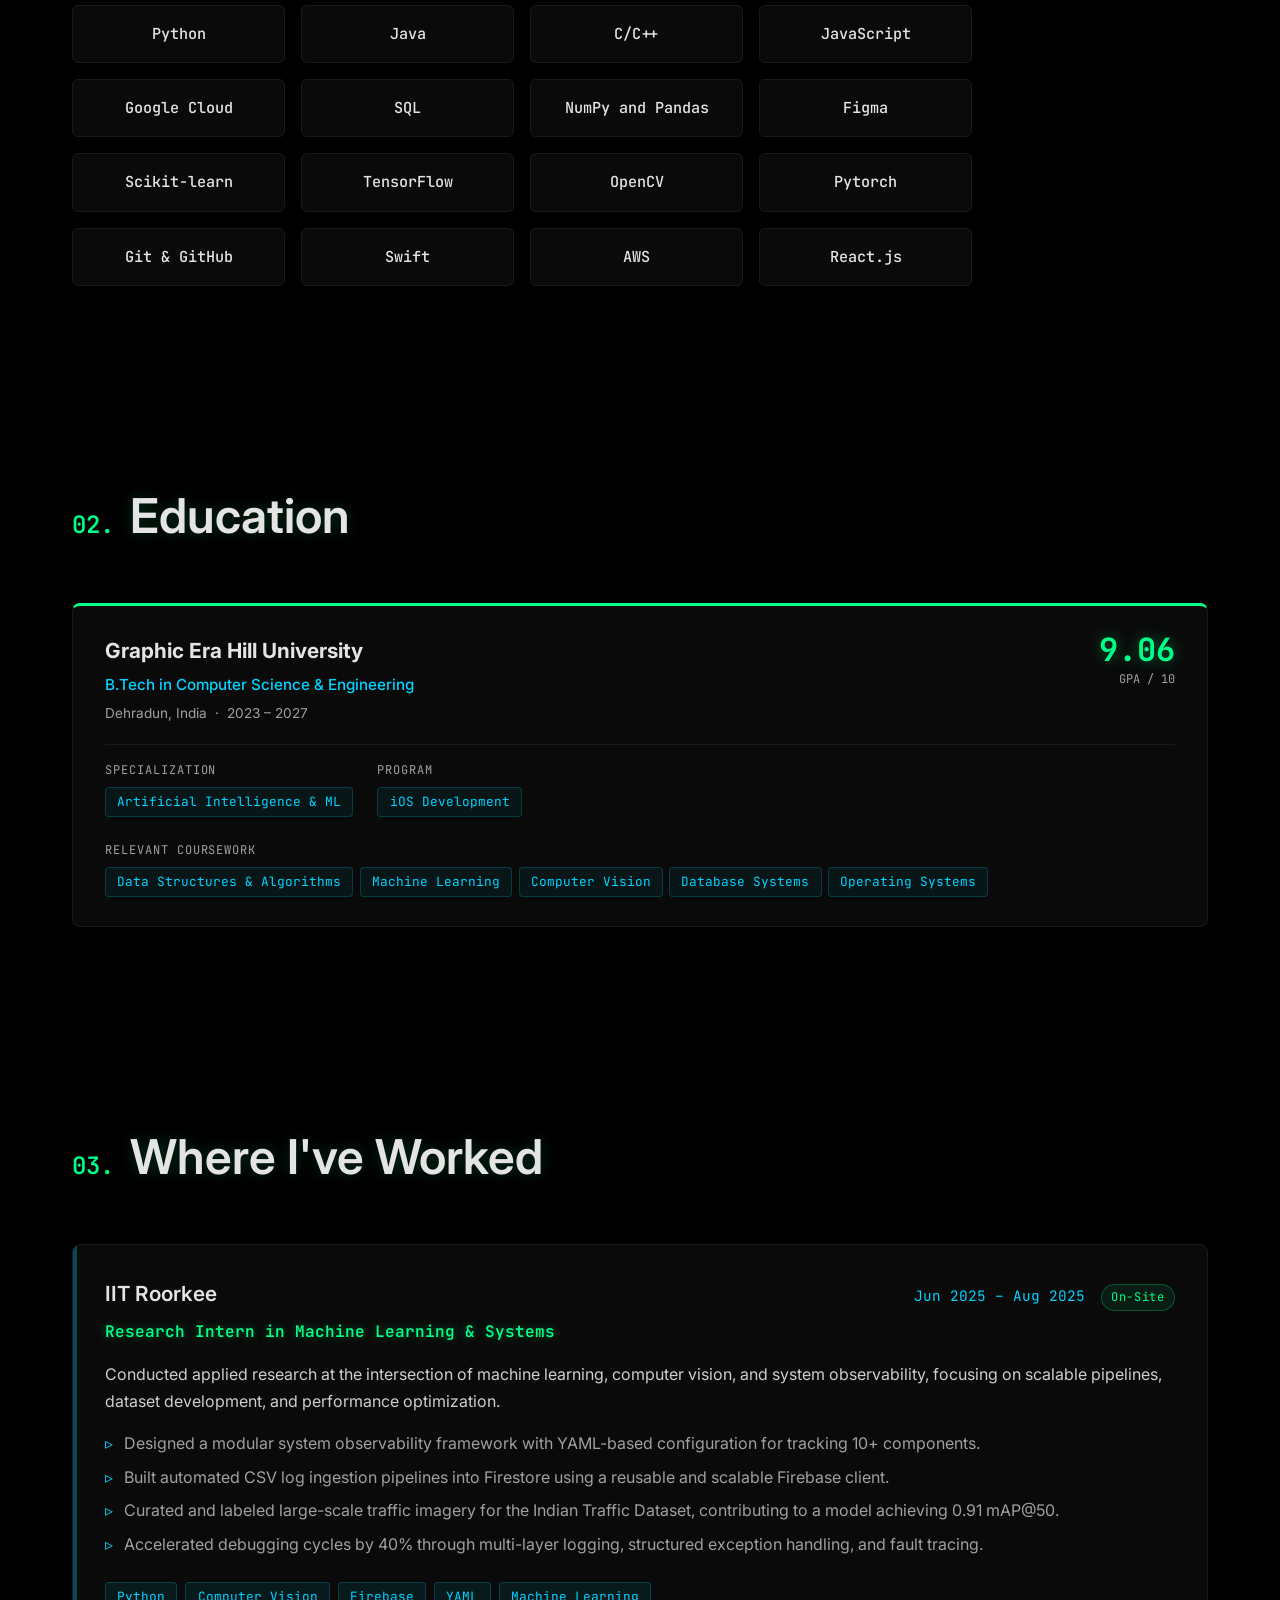
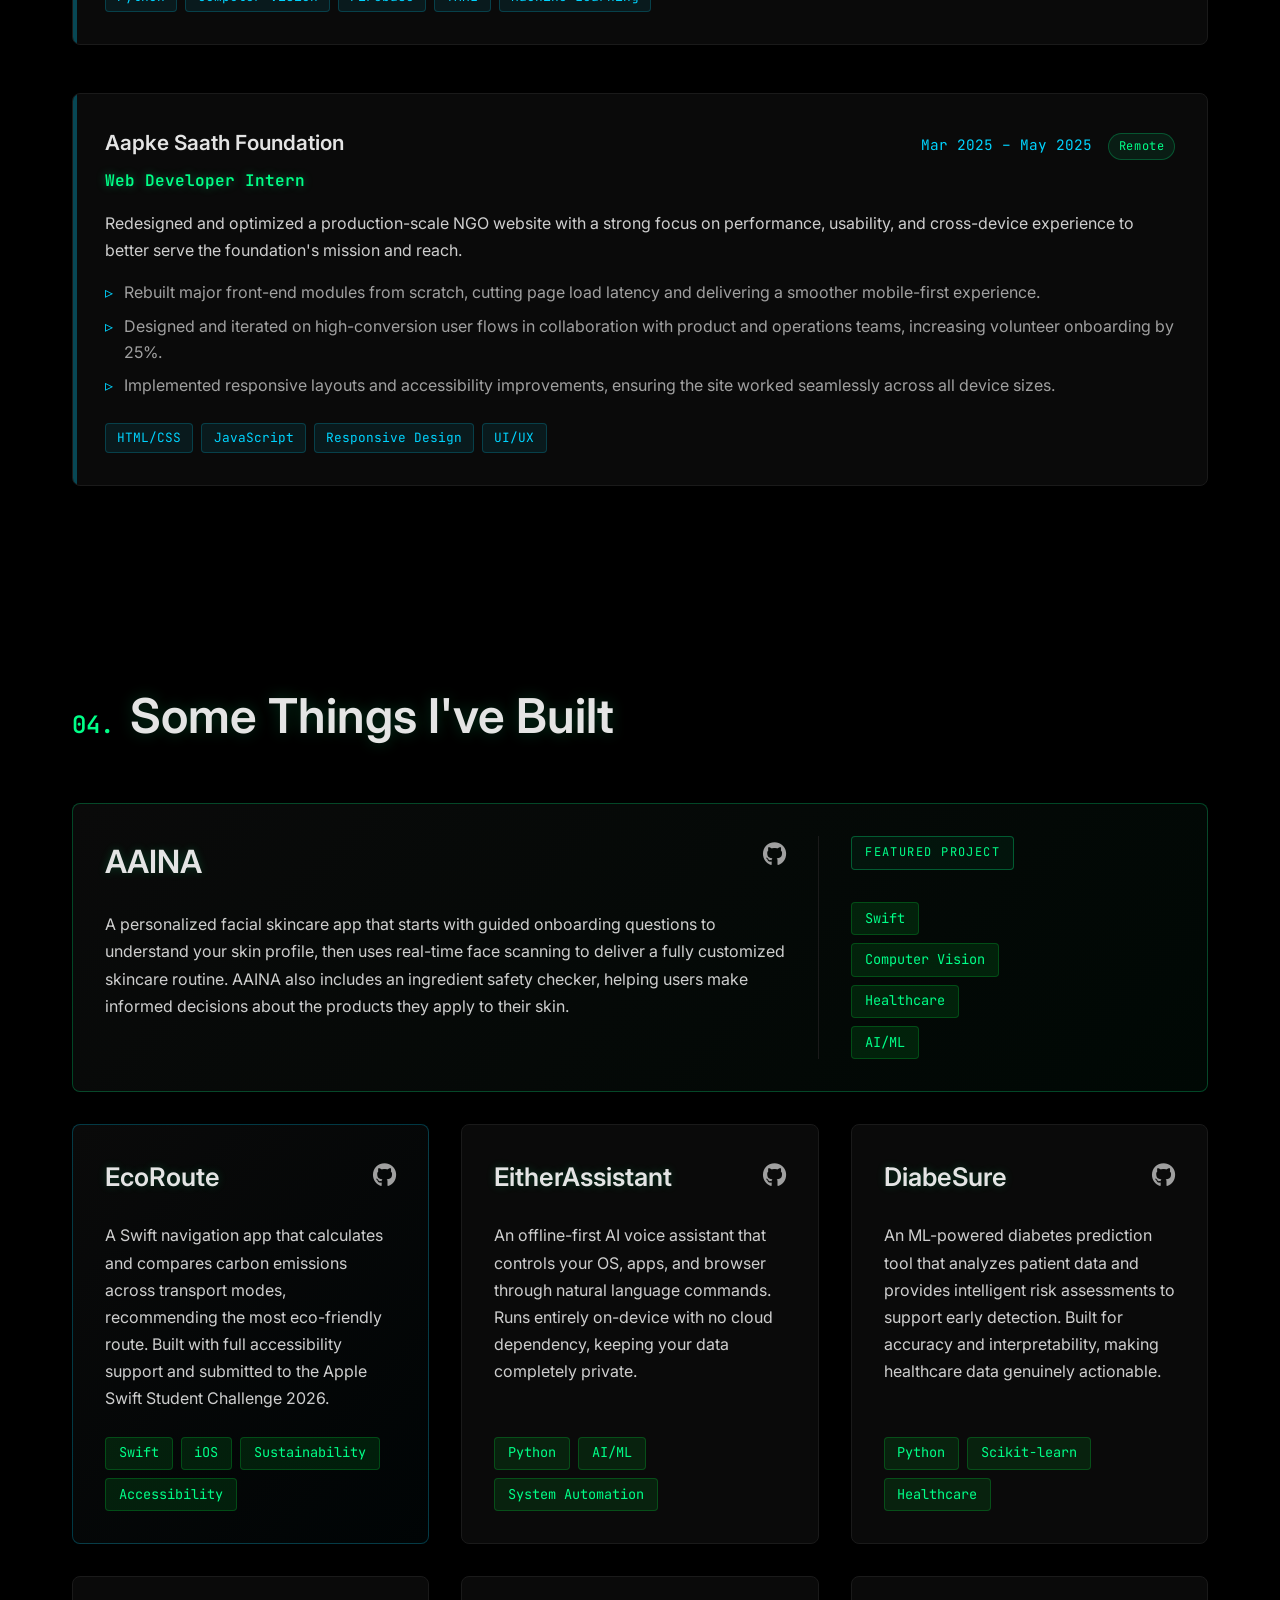
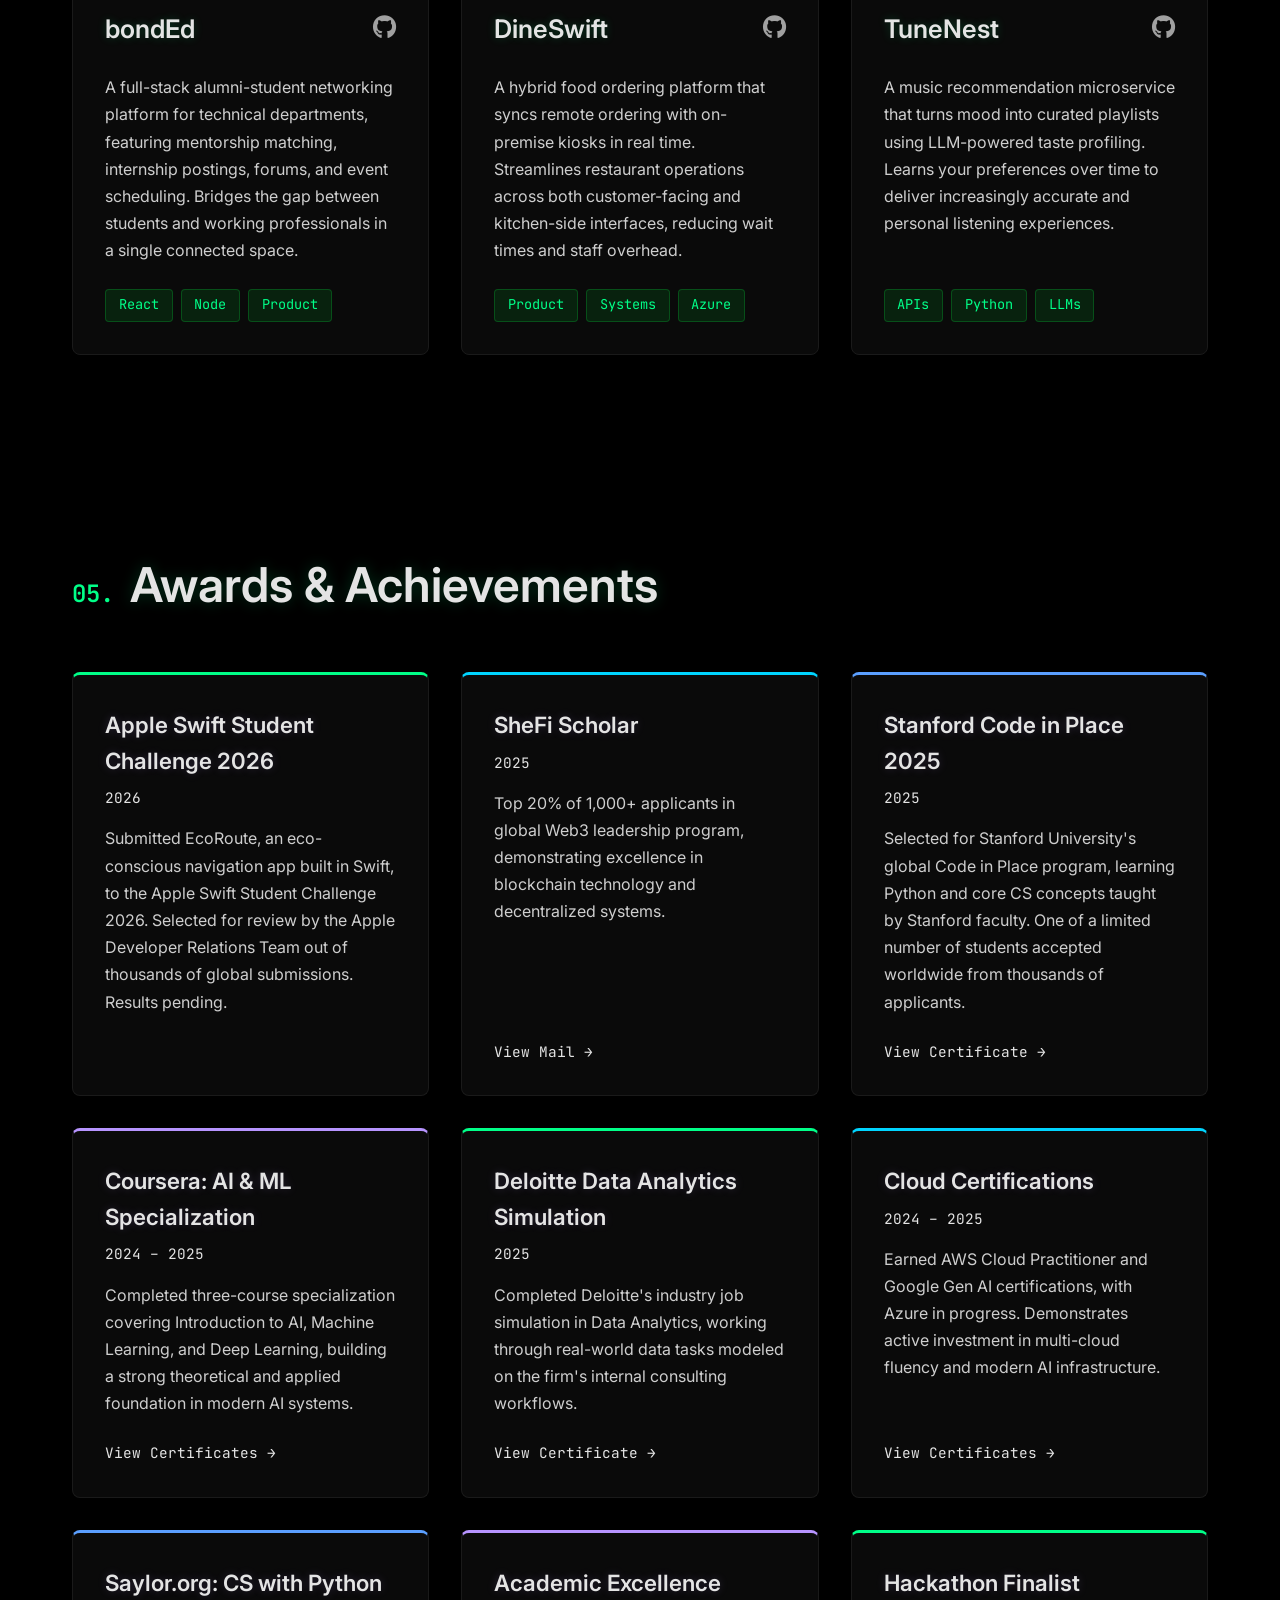
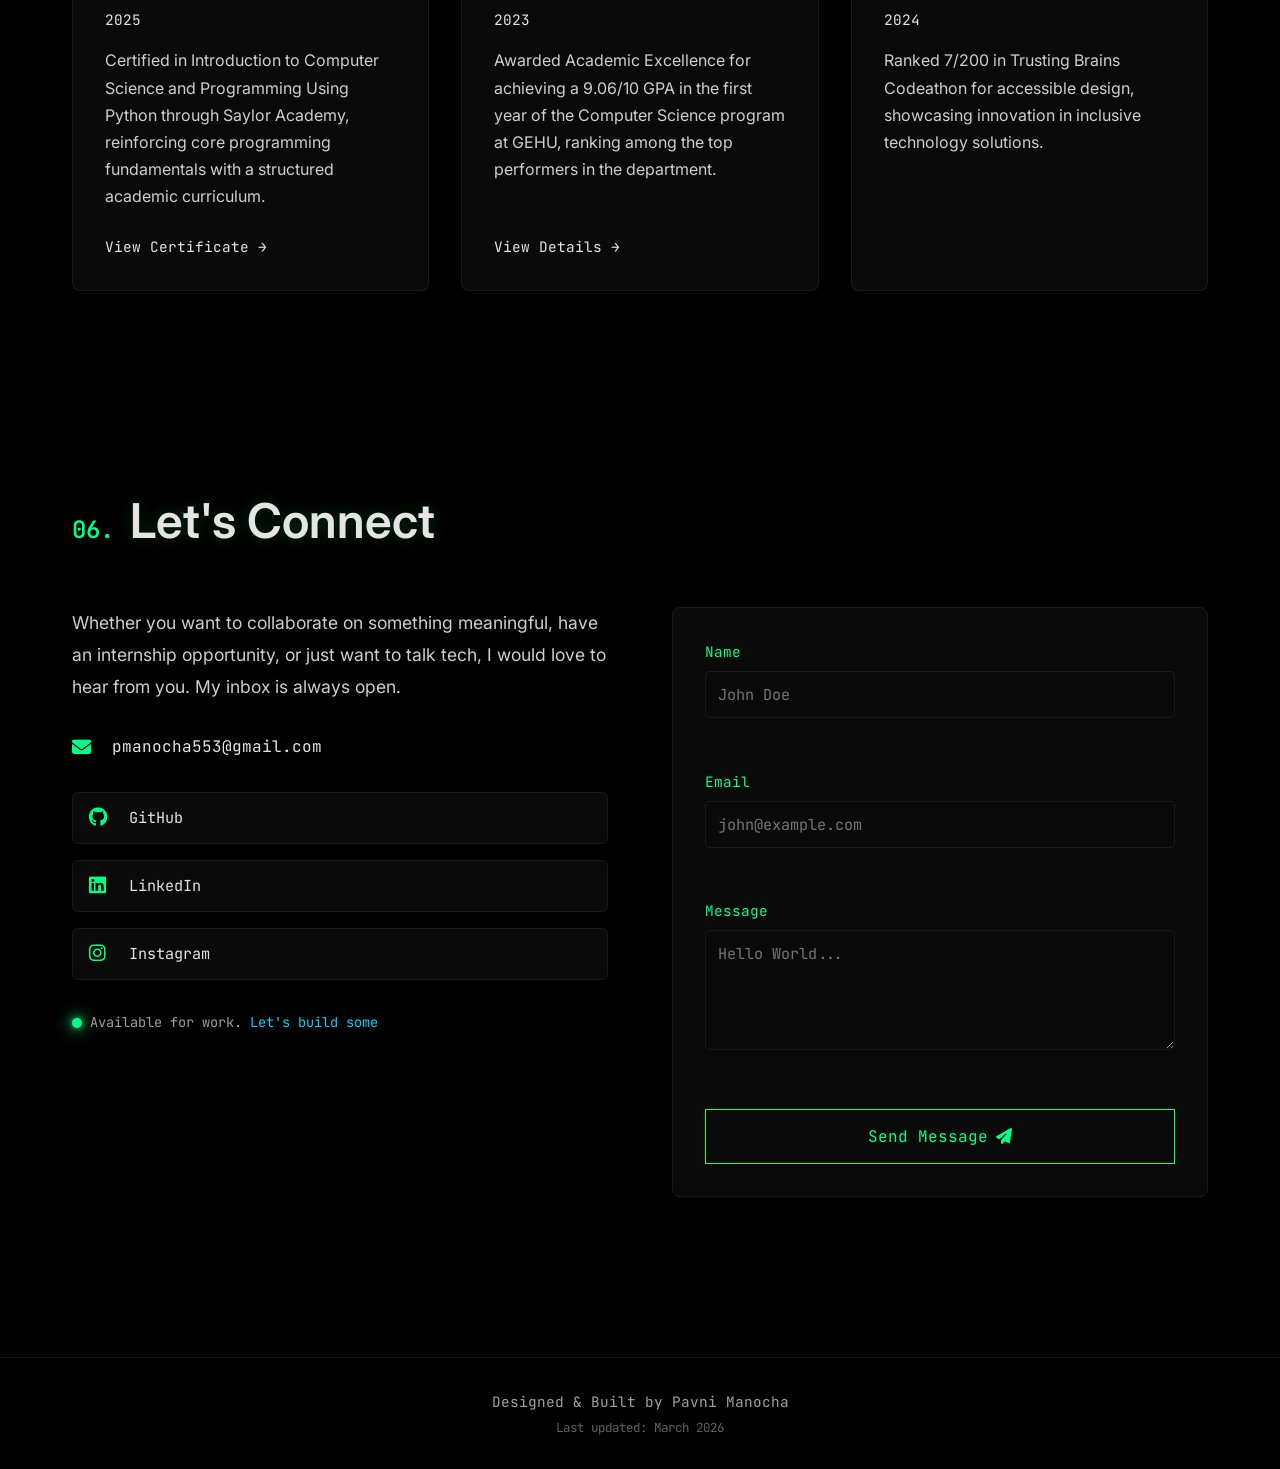
==== commit 58854ae1: "added proj link" ====
--- a/public/index.html
+++ b/public/index.html
@@ -297,7 +297,7 @@
                         <div class="project-header">
                             <h3 class="project-name">EcoRoute</h3>
                             <div class="project-links">
-                                <a href="https://github.com/pmanocha07" target="_blank" class="project-link">
+                                <a href="https://github.com/pmanocha07/EcoRoute" target="_blank" class="project-link">
                                     <i class="fab fa-github"></i>
                                 </a>
                             </div>
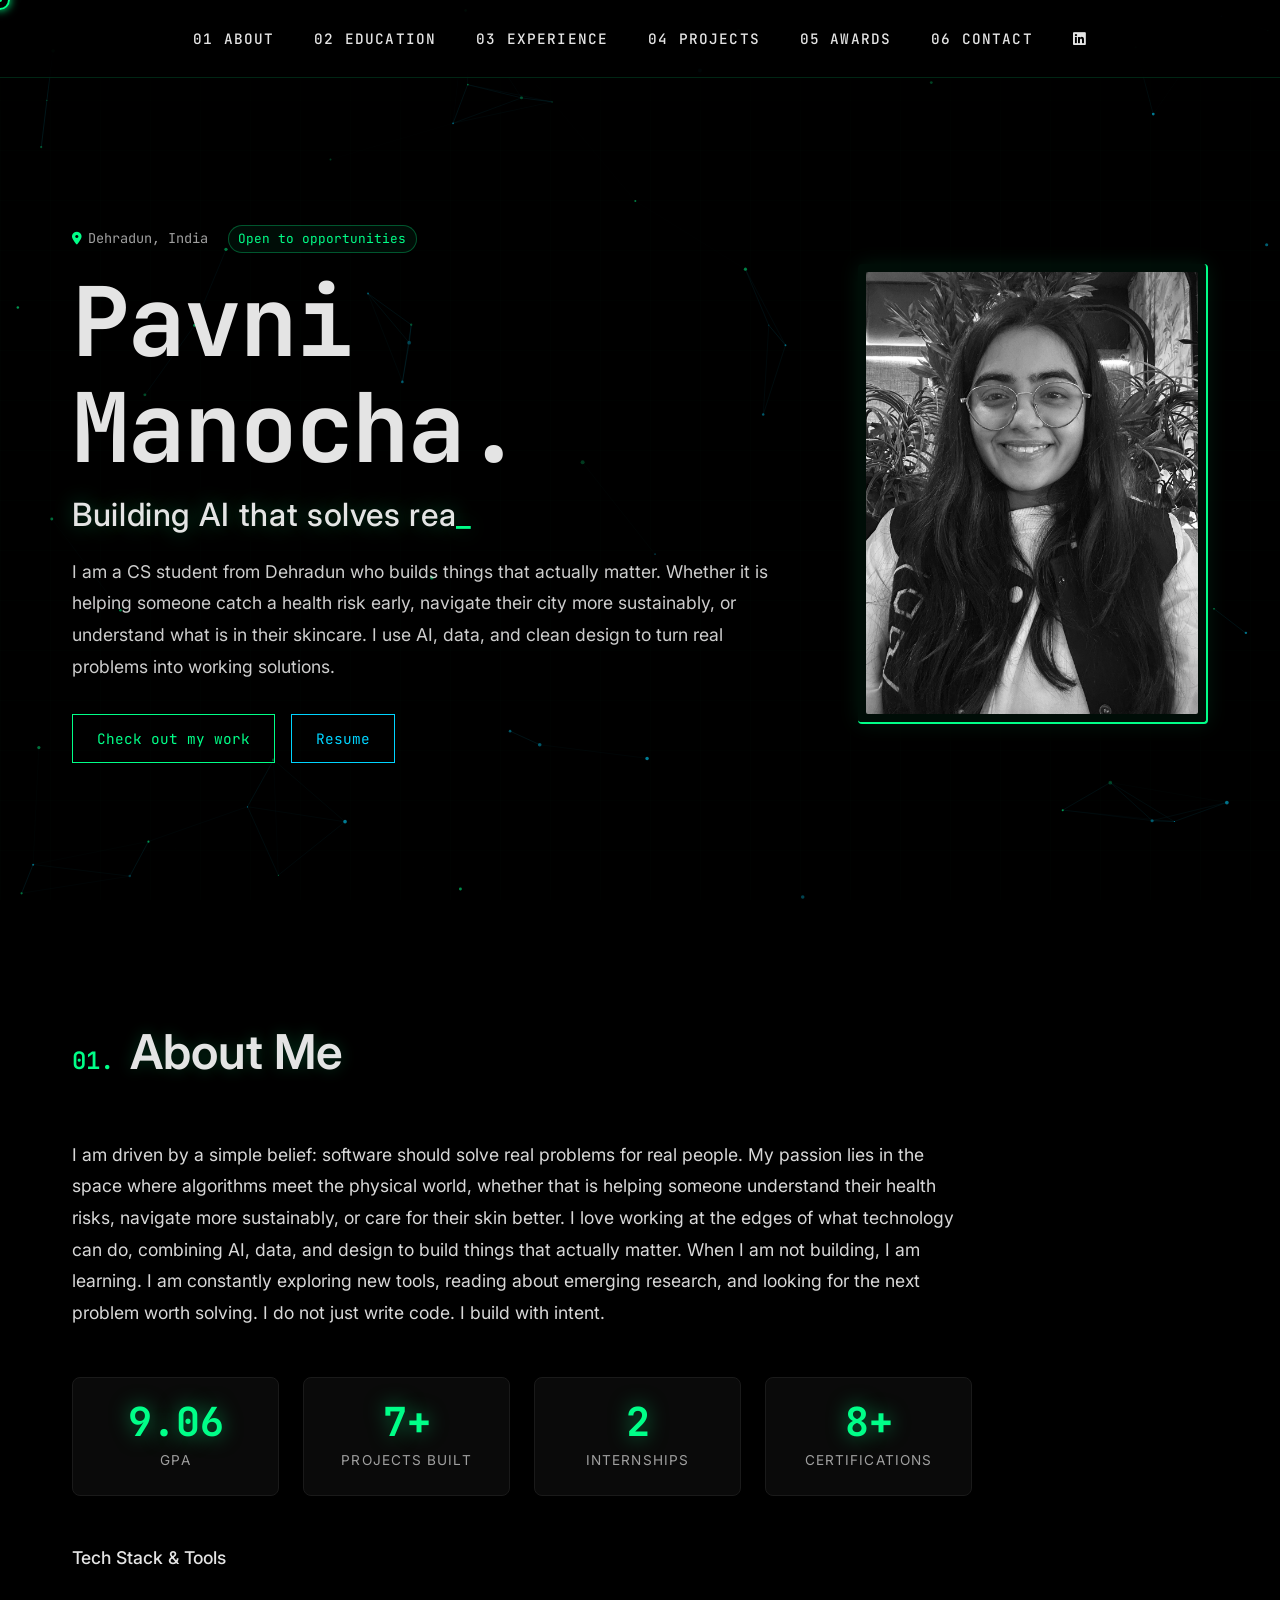
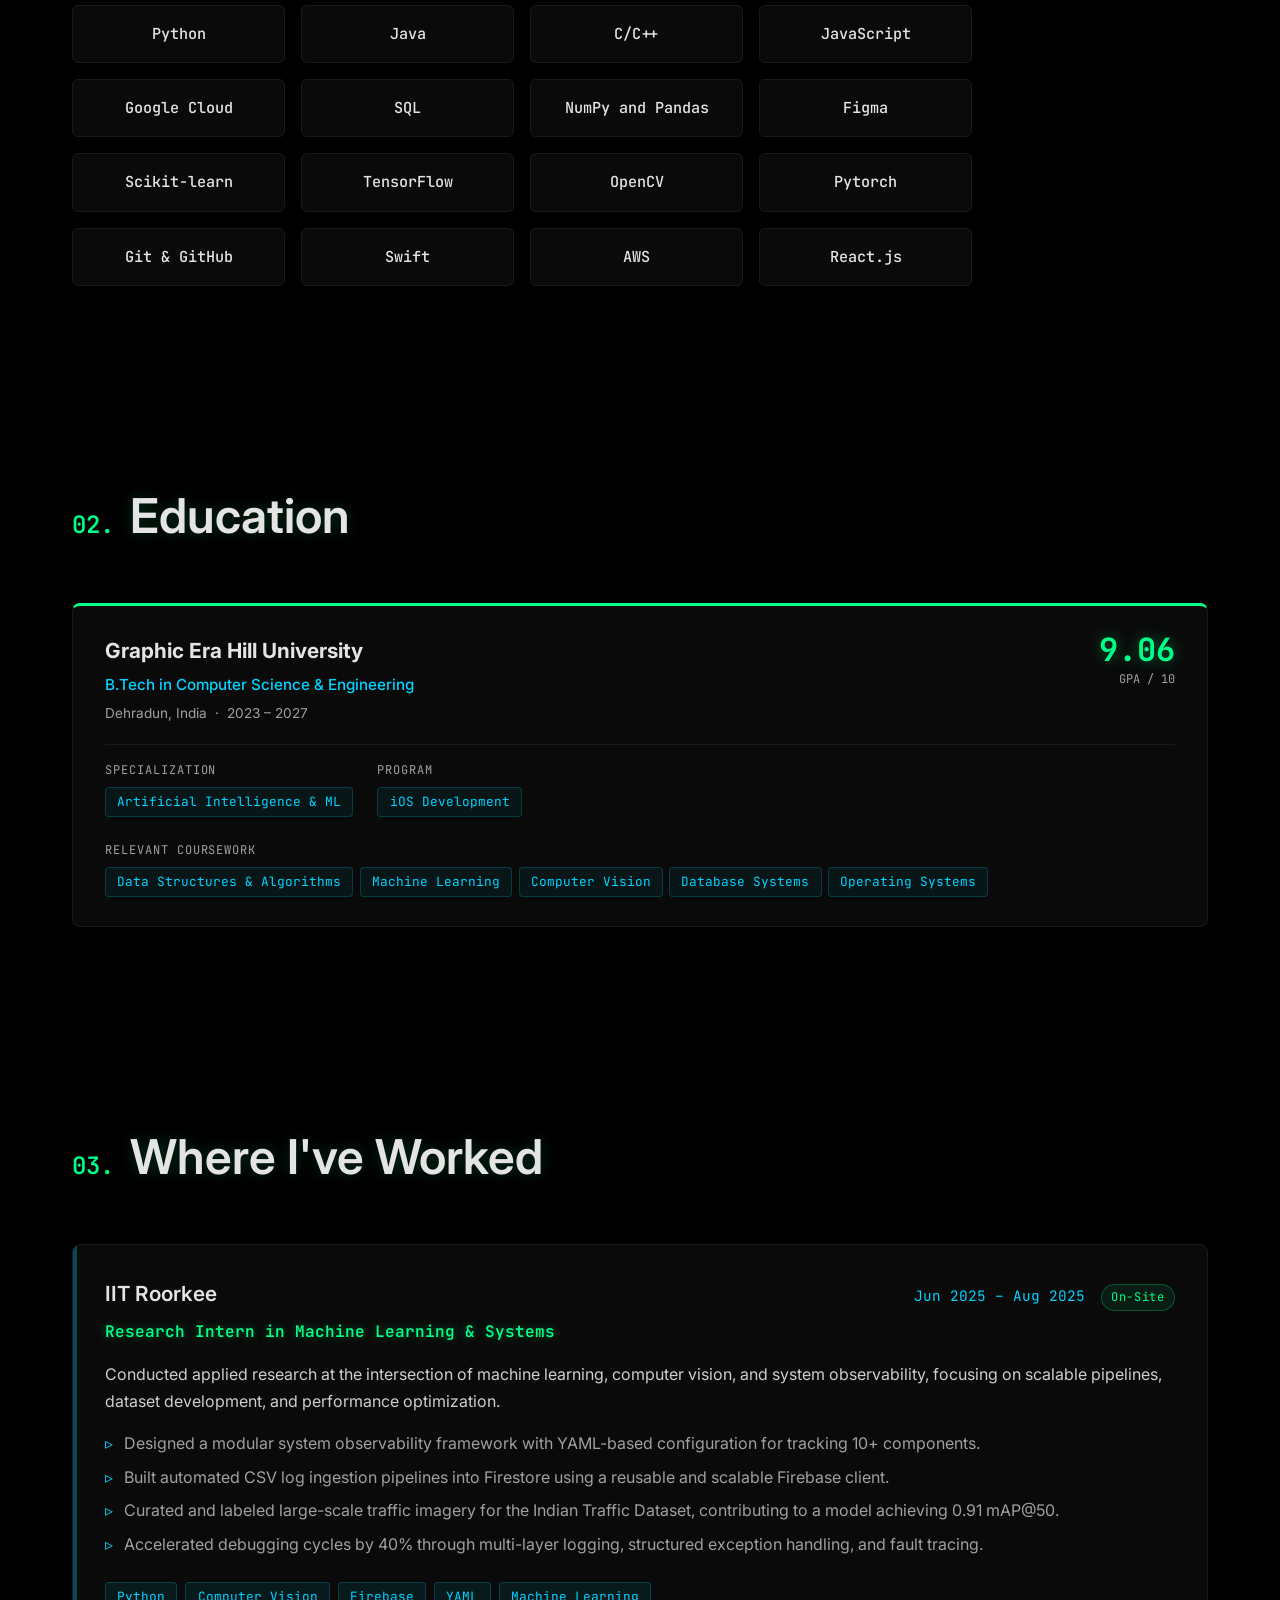
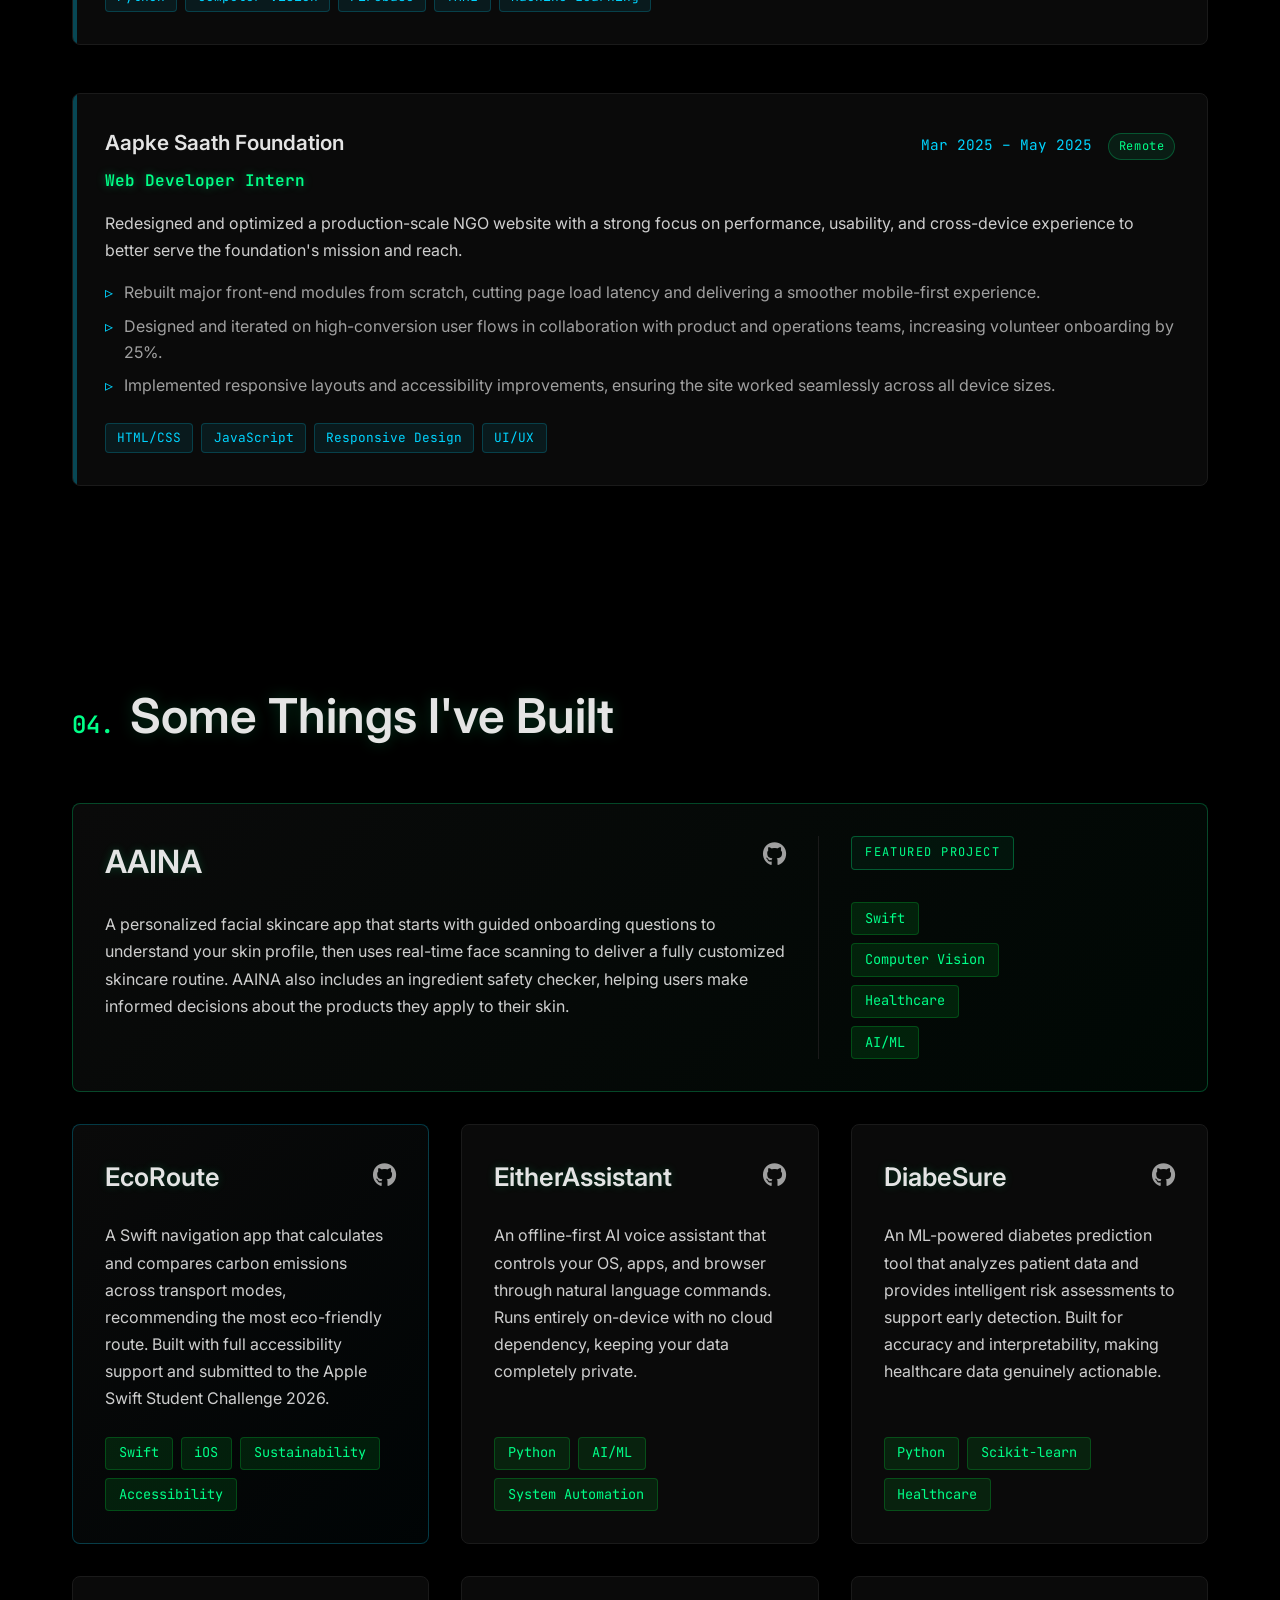
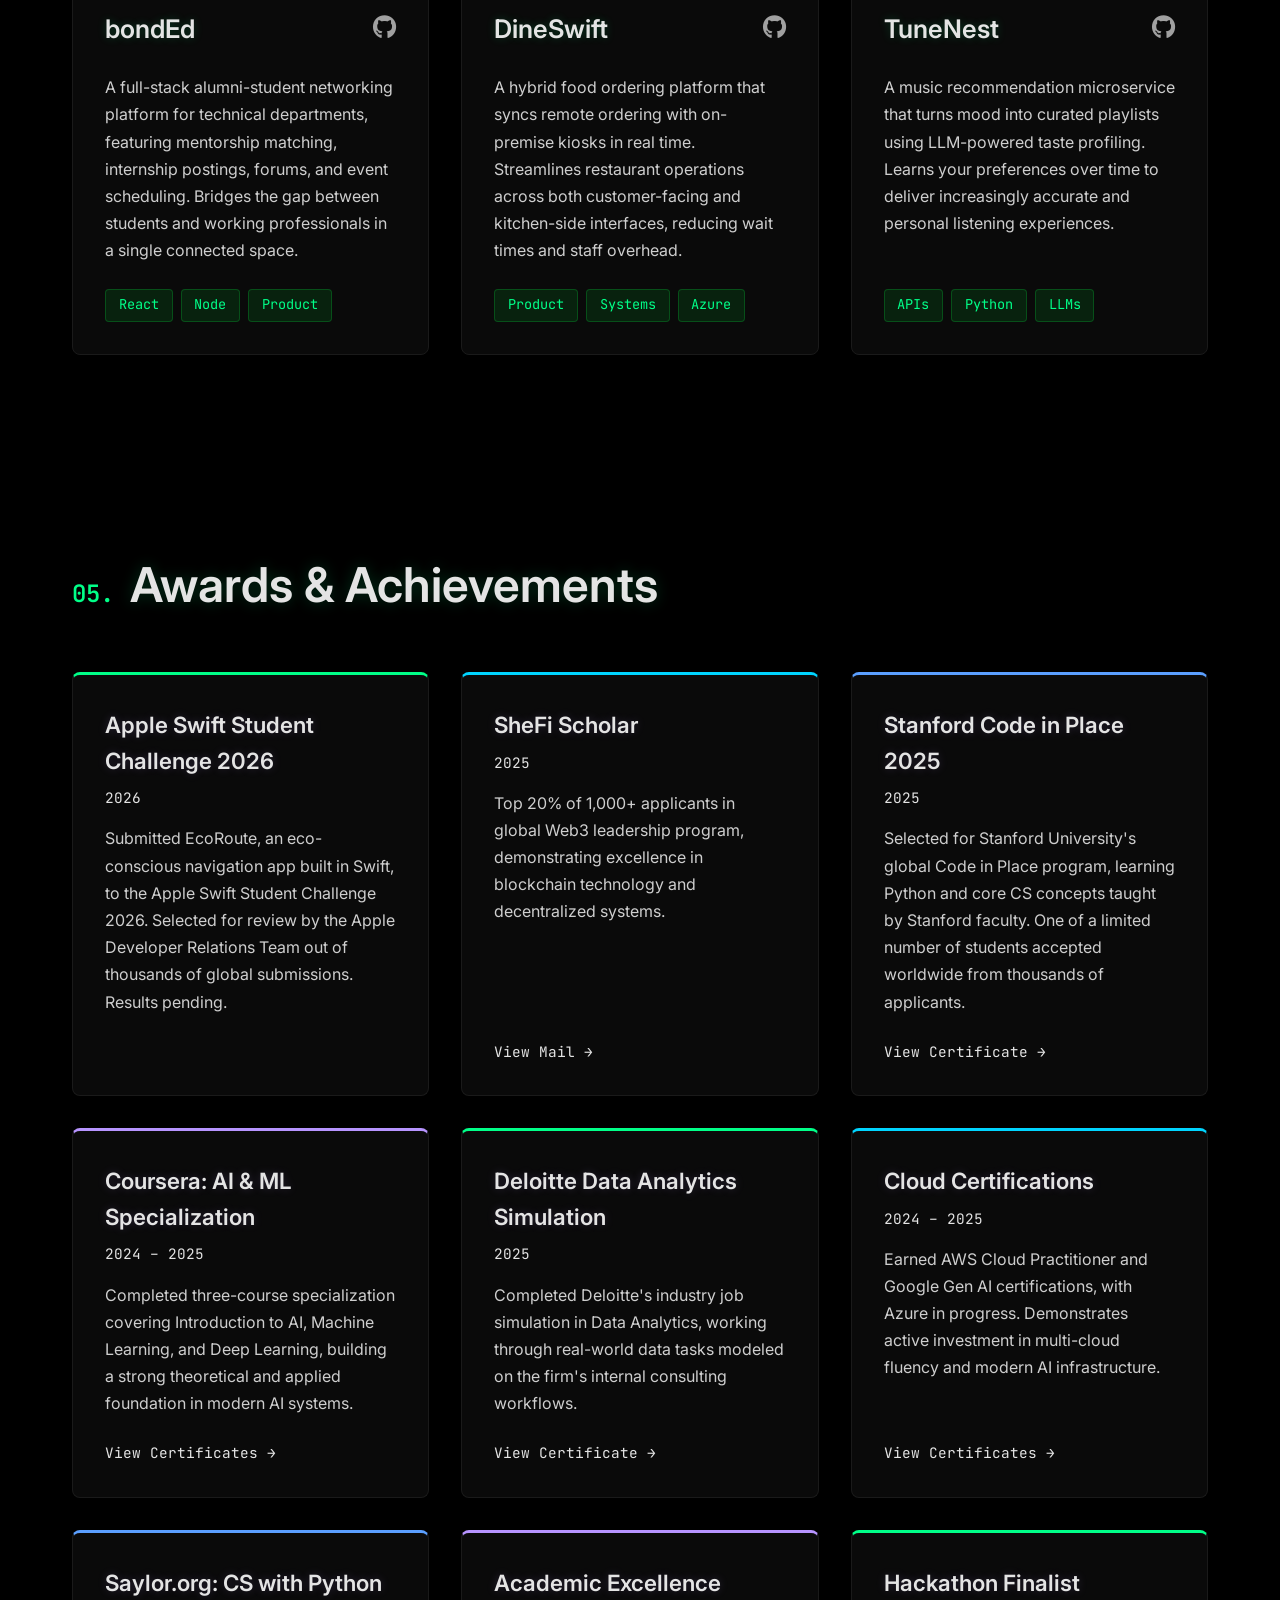
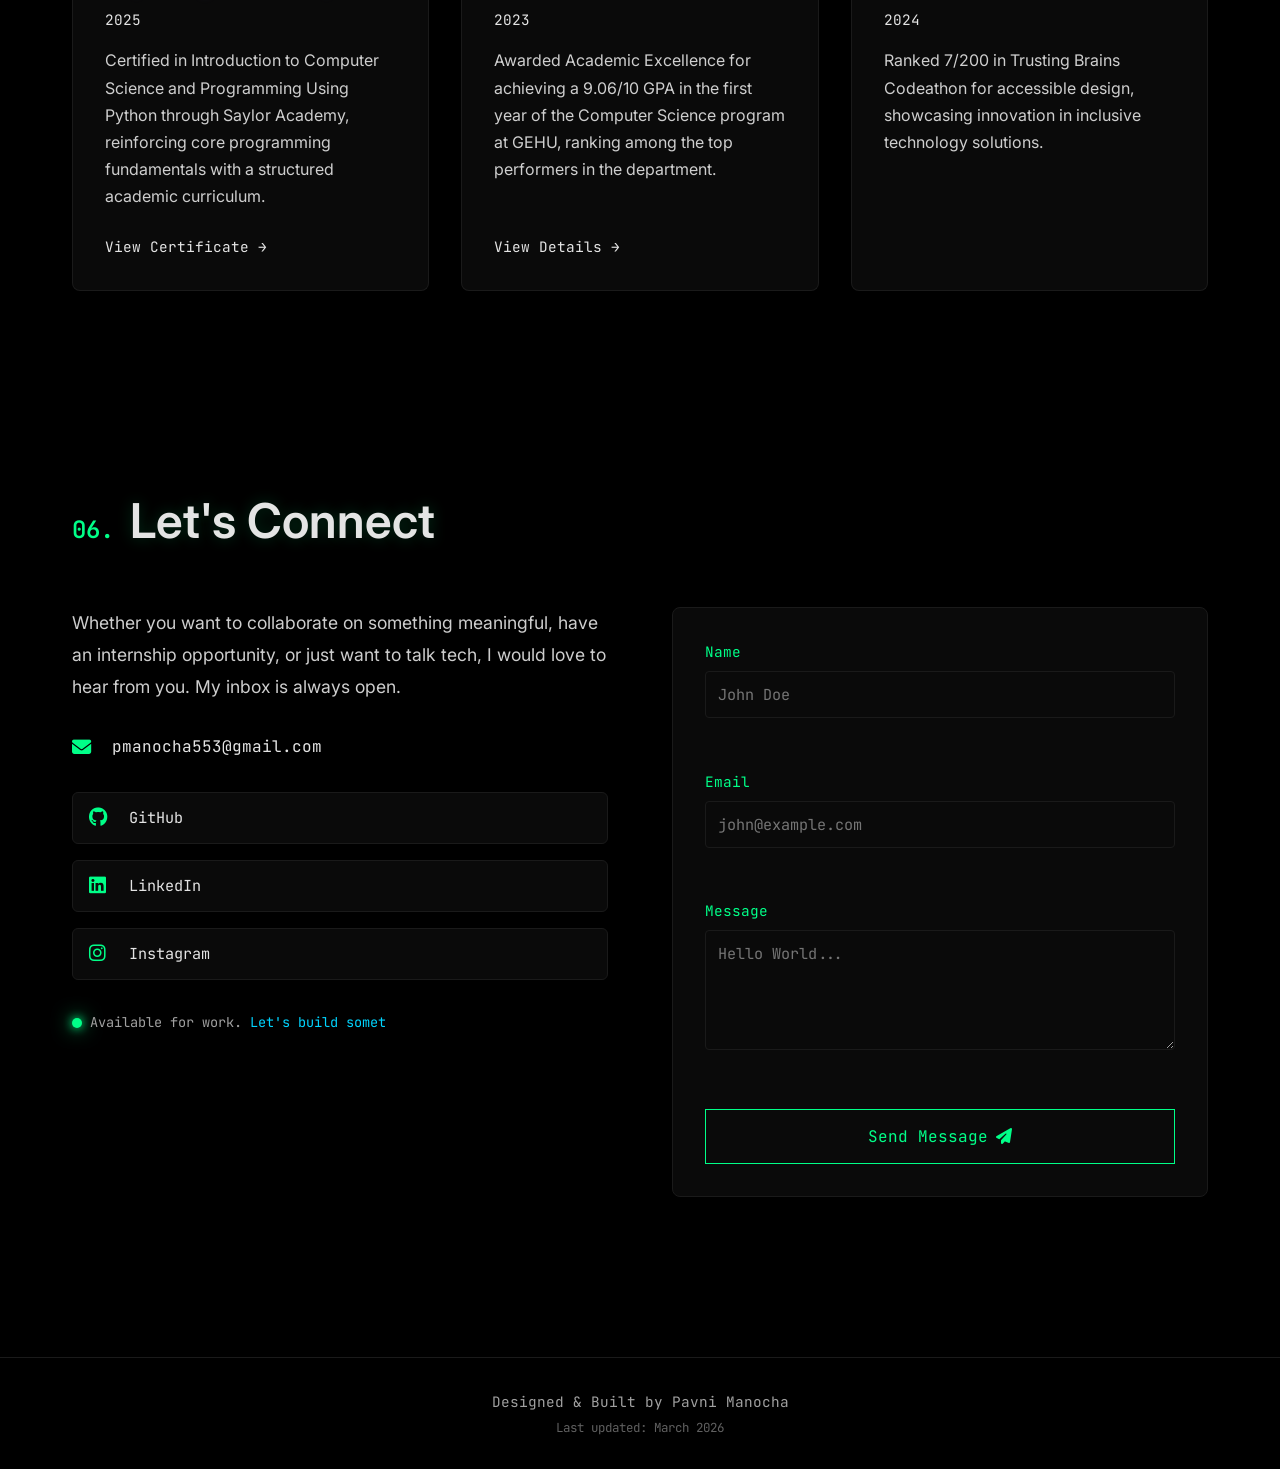
==== commit 1a0b4020: "updates resume" ====
--- a/public/index.html
+++ b/public/index.html
@@ -90,7 +90,7 @@
                         </p>
                         <div class="hero-actions">
                             <a href="#projects" class="btn-terminal">Check out my work</a>
-                            <a href="https://drive.google.com/file/d/15QCXBCHmbKiJZmLcff6S69fha6YBxpfB/view?usp=sharing" target="_blank" class="btn-terminal btn-secondary">Resume</a>
+                            <a href="https://drive.google.com/file/d/1oaYt8u-xzAv9QGCixLXd5k2YRnVq93Eh/view?usp=sharing" target="_blank" class="btn-terminal btn-secondary">Resume</a>
                         </div>
                     </div>
                     <div class="hero-image-container">
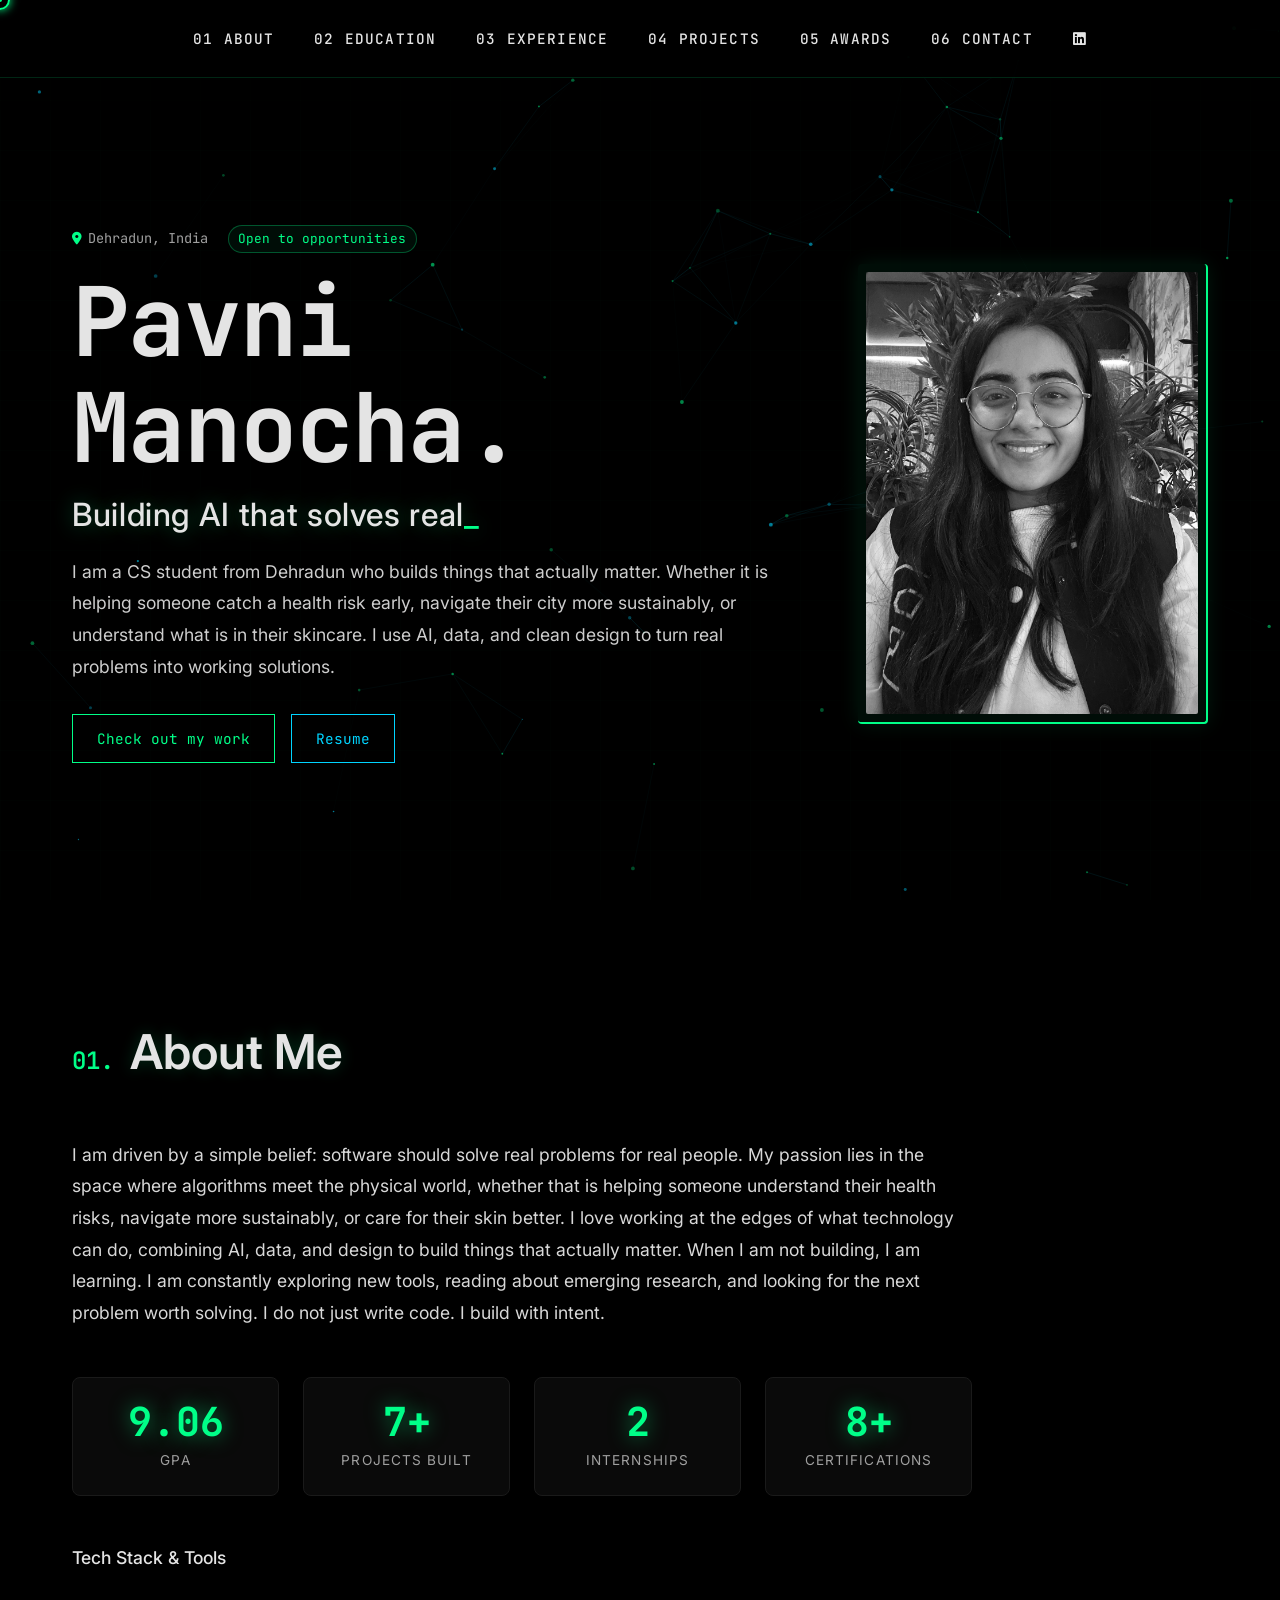
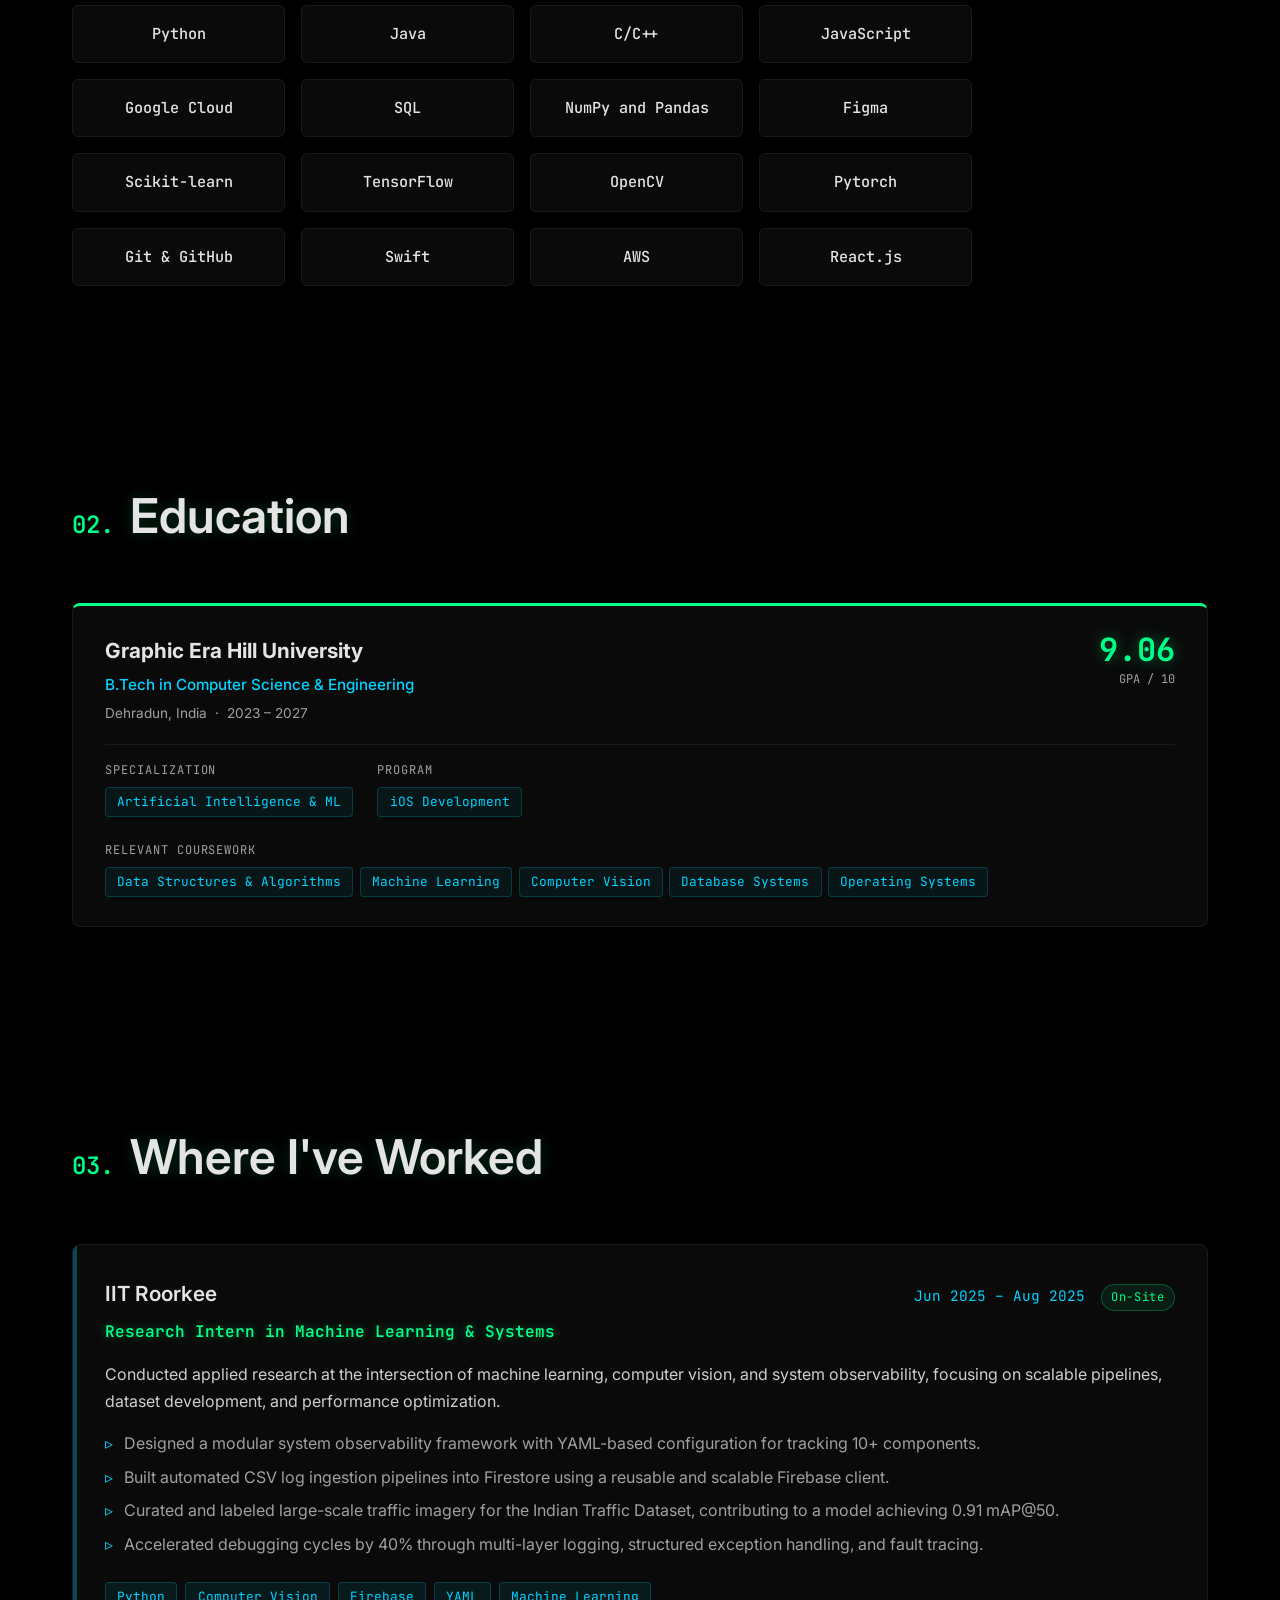
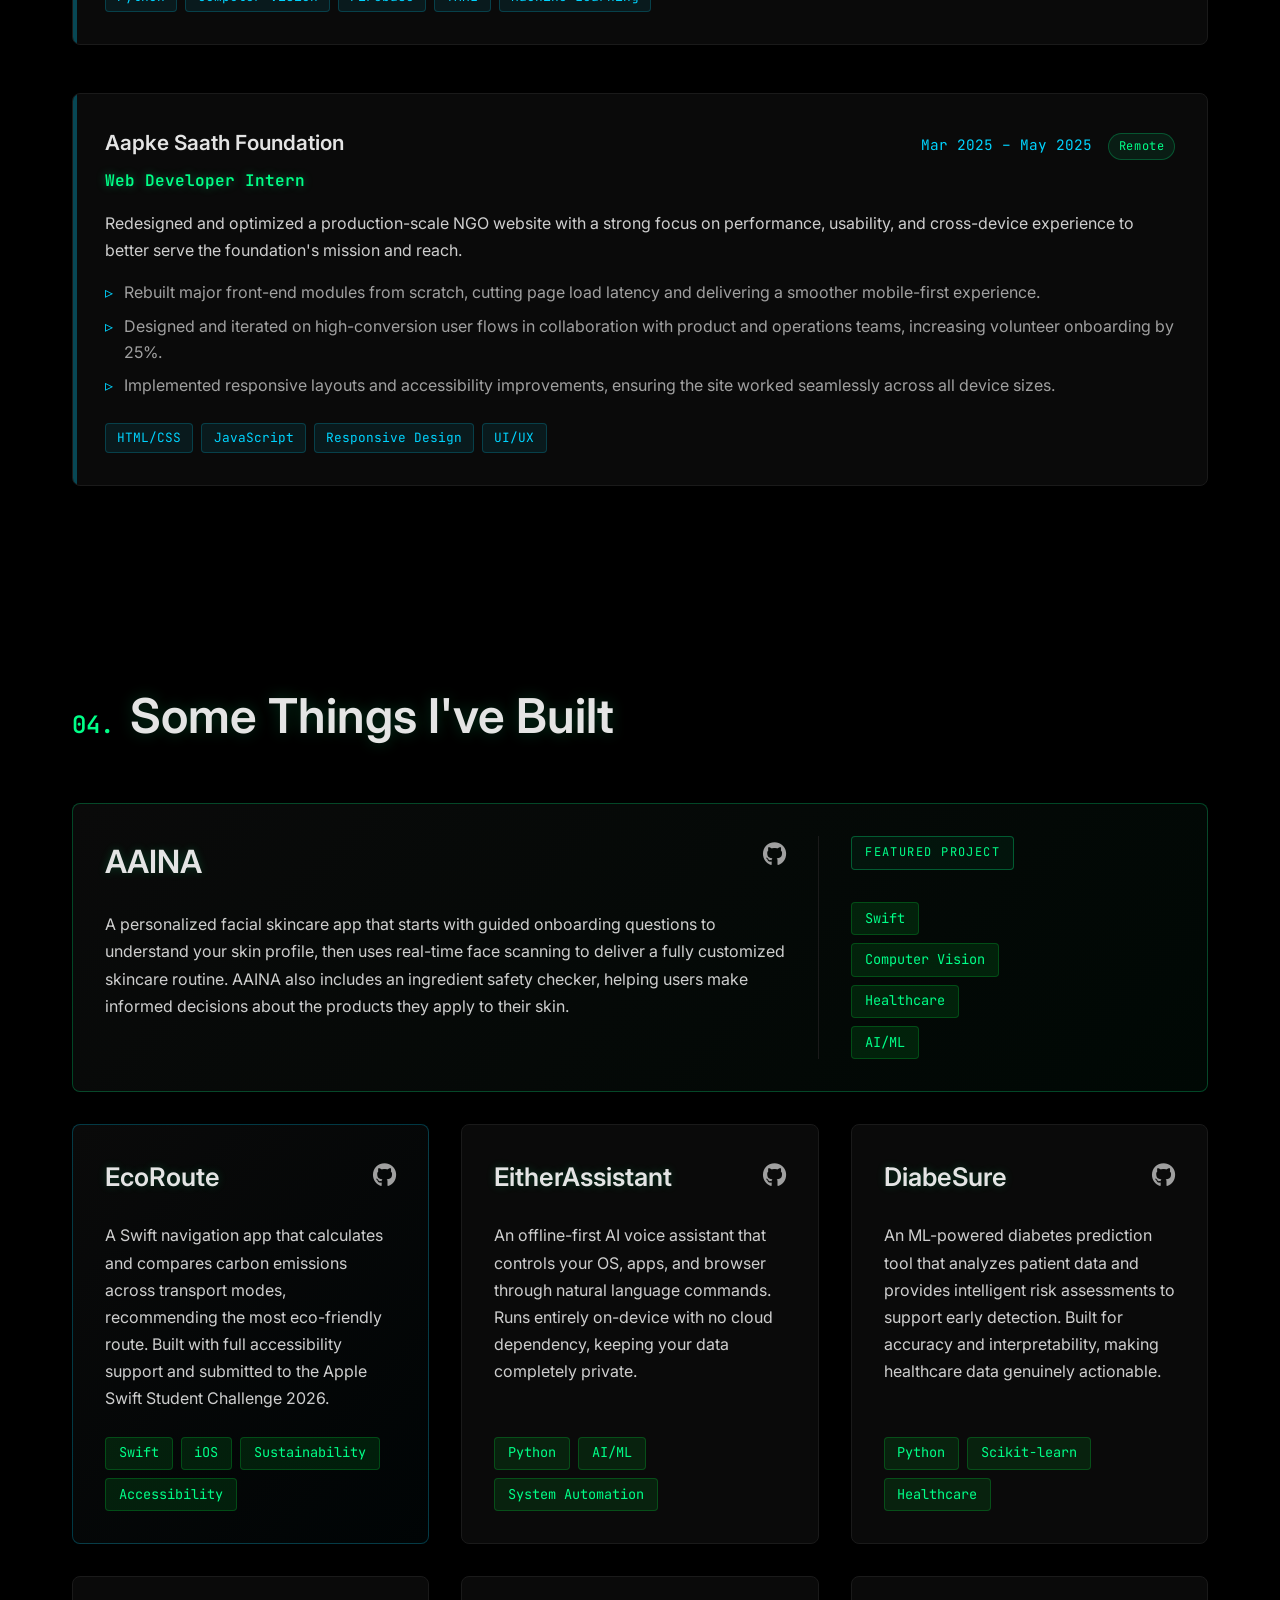
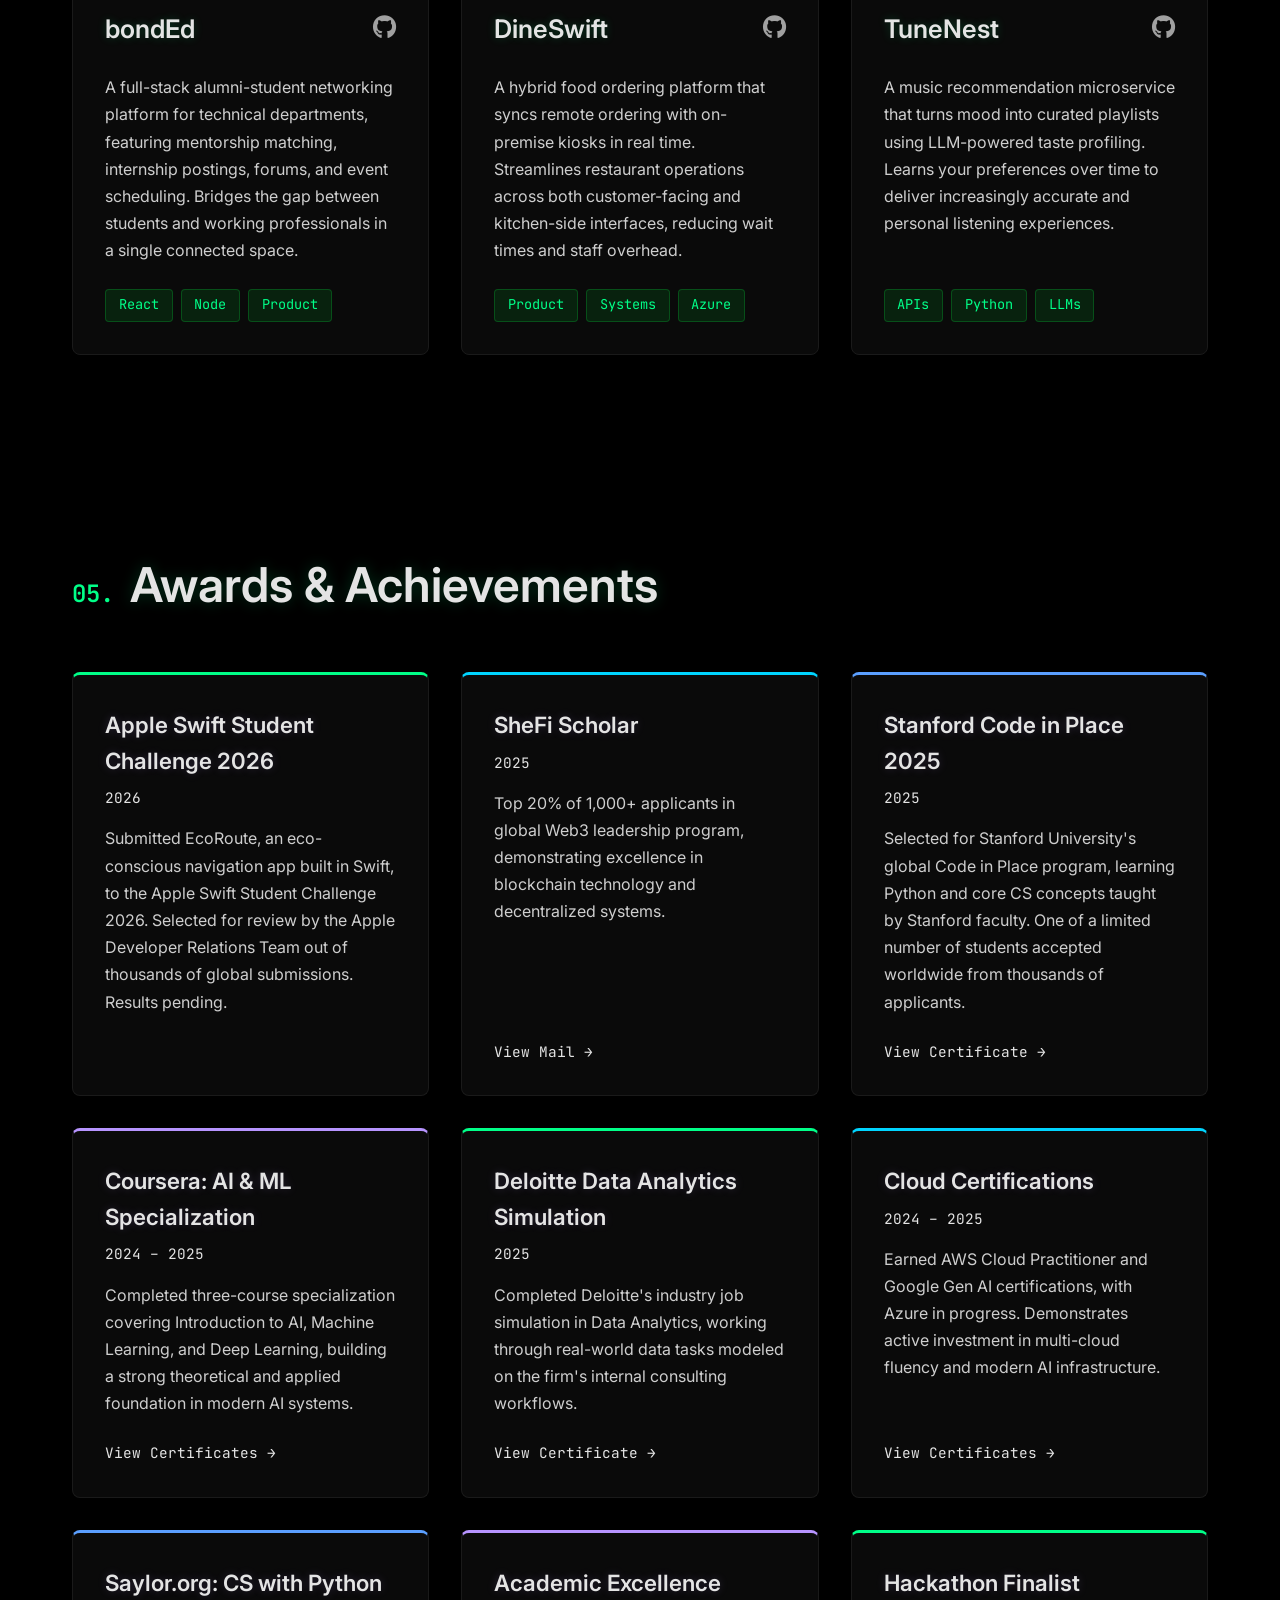
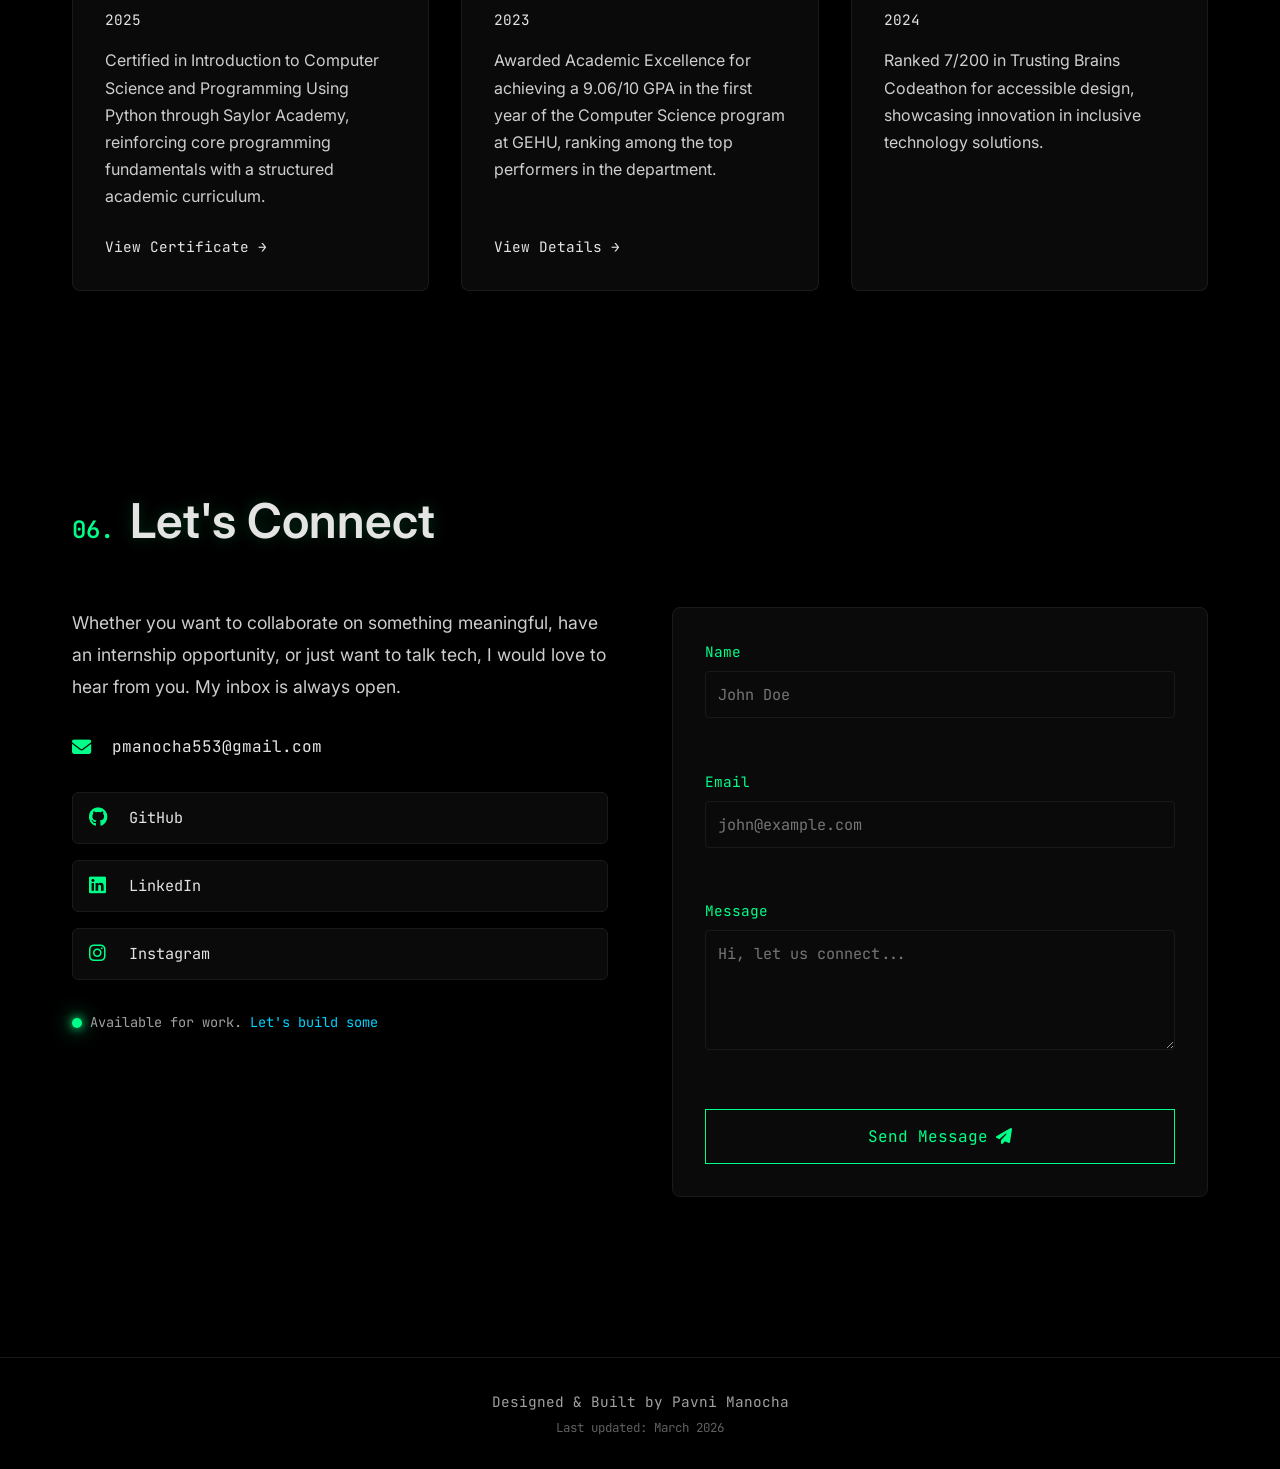
==== commit ed56b3e6: "updated contact form" ====
--- a/public/index.html
+++ b/public/index.html
@@ -555,7 +555,10 @@
                             </div>
                         </div>
                     </div>
-                <form class="contact-form" id="contactForm" action="https://formsubmit.co/pmanocha553@gmail.com" method="POST">
+                <form class="contact-form" id="contactForm" action="https://api.web3forms.com/submit" method="POST">
+                    <input type="hidden" name="access_key" value="REDACTED">
+                    <input type="hidden" name="subject" value="New message from portfolio contact form">
+                    <input type="hidden" name="from_name" value="Portfolio Contact Form">
                     <div class="form-group">
                         <label for="name">Name</label>
                         <input type="text" id="name" name="name" required placeholder="John Doe">
@@ -568,7 +571,7 @@
                     </div>
                     <div class="form-group">
                         <label for="message">Message</label>
-                        <textarea id="message" name="message" required placeholder="Hello World..."></textarea>
+                        <textarea id="message" name="message" required placeholder="Hi, let us connect..."></textarea>
                         <span class="form-error"></span>
                     </div>
                     <button type="submit" class="btn-submit btn-terminal">
@@ -581,6 +584,10 @@
                     <div class="form-success" style="display: none;">
                         <i class="fas fa-check-circle"></i>
                         <span>Message sent successfully!</span>
+                    </div>
+                    <div class="form-error-banner" style="display: none;">
+                        <i class="fas fa-exclamation-circle"></i>
+                        <span>Something went wrong. Please try again or email me directly.</span>
                     </div>
                 </form>
                 </div>
@@ -824,10 +831,11 @@
         const btnText = submitBtn.querySelector('.btn-text');
         const btnLoading = submitBtn.querySelector('.btn-loading');
         const formSuccess = form.querySelector('.form-success');
+        const formErrorBanner = form.querySelector('.form-error-banner');
 
         form.addEventListener('submit', async (e) => {
             e.preventDefault();
-            
+
             // Validate form
             let isValid = true;
             form.querySelectorAll('input[required], textarea[required]').forEach(input => {
@@ -848,24 +856,31 @@
             btnText.style.display = 'none';
             btnLoading.style.display = 'inline-flex';
             submitBtn.disabled = true;
+            formSuccess.style.display = 'none';
+            formErrorBanner.style.display = 'none';
 
             // Submit form
             try {
                 const formData = new FormData(form);
                 const response = await fetch(form.action, {
                     method: 'POST',
+                    headers: { 'Accept': 'application/json' },
                     body: formData
                 });
-
-                if (response.ok) {
+                const result = await response.json();
+
+                if (response.ok && result.success) {
                     formSuccess.style.display = 'block';
                     form.reset();
                     setTimeout(() => {
                         formSuccess.style.display = 'none';
                     }, 5000);
+                } else {
+                    formErrorBanner.style.display = 'flex';
                 }
             } catch (error) {
                 console.error('Error:', error);
+                formErrorBanner.style.display = 'flex';
             } finally {
                 btnText.style.display = 'inline';
                 btnLoading.style.display = 'none';
--- a/public/css/style.css
+++ b/public/css/style.css
@@ -964,6 +964,19 @@
   border: 1px solid var(--terminal-green);
   border-radius: 6px;
   color: var(--terminal-green);
+  display: flex;
+  align-items: center;
+  gap: 0.5rem;
+  animation: slideIn 0.3s ease;
+}
+
+.form-error-banner {
+  margin-top: 1rem;
+  padding: 1rem;
+  background: rgba(255, 68, 68, 0.1);
+  border: 1px solid #ff4444;
+  border-radius: 6px;
+  color: #ff4444;
   display: flex;
   align-items: center;
   gap: 0.5rem;
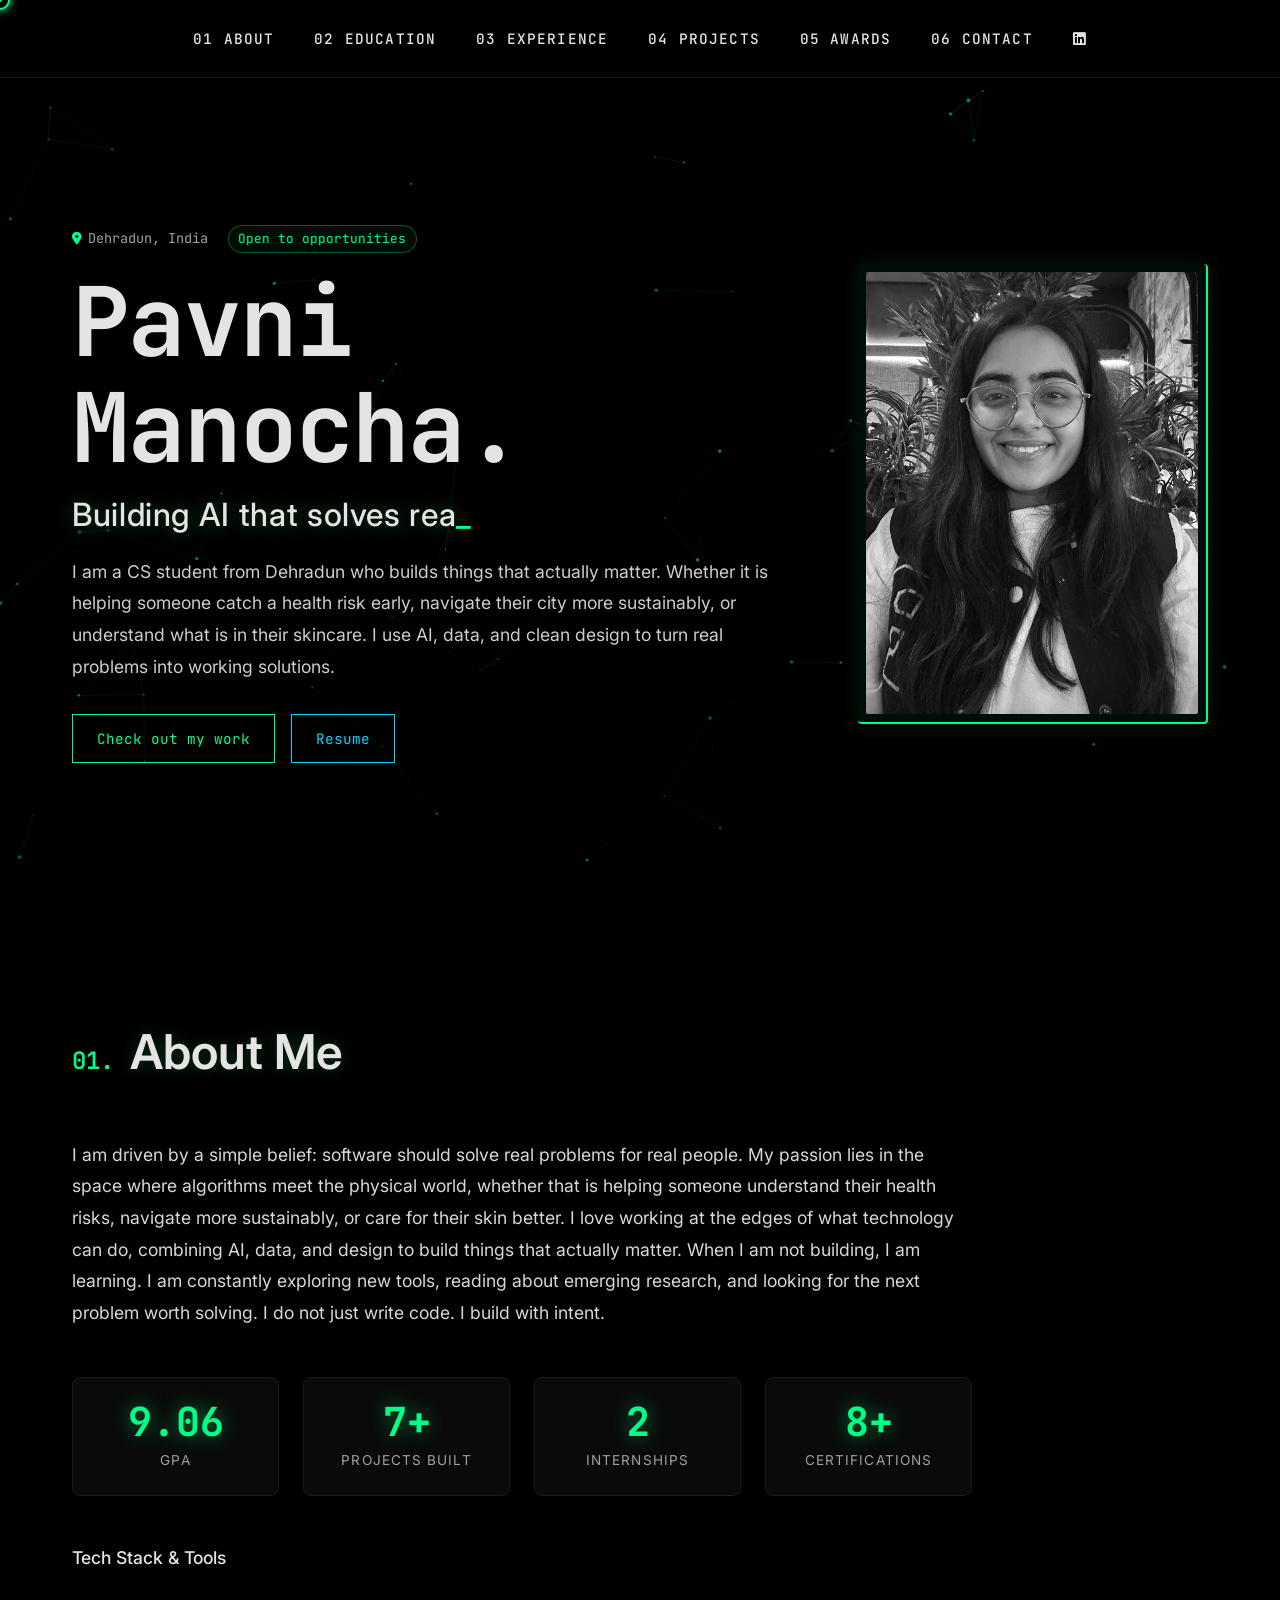
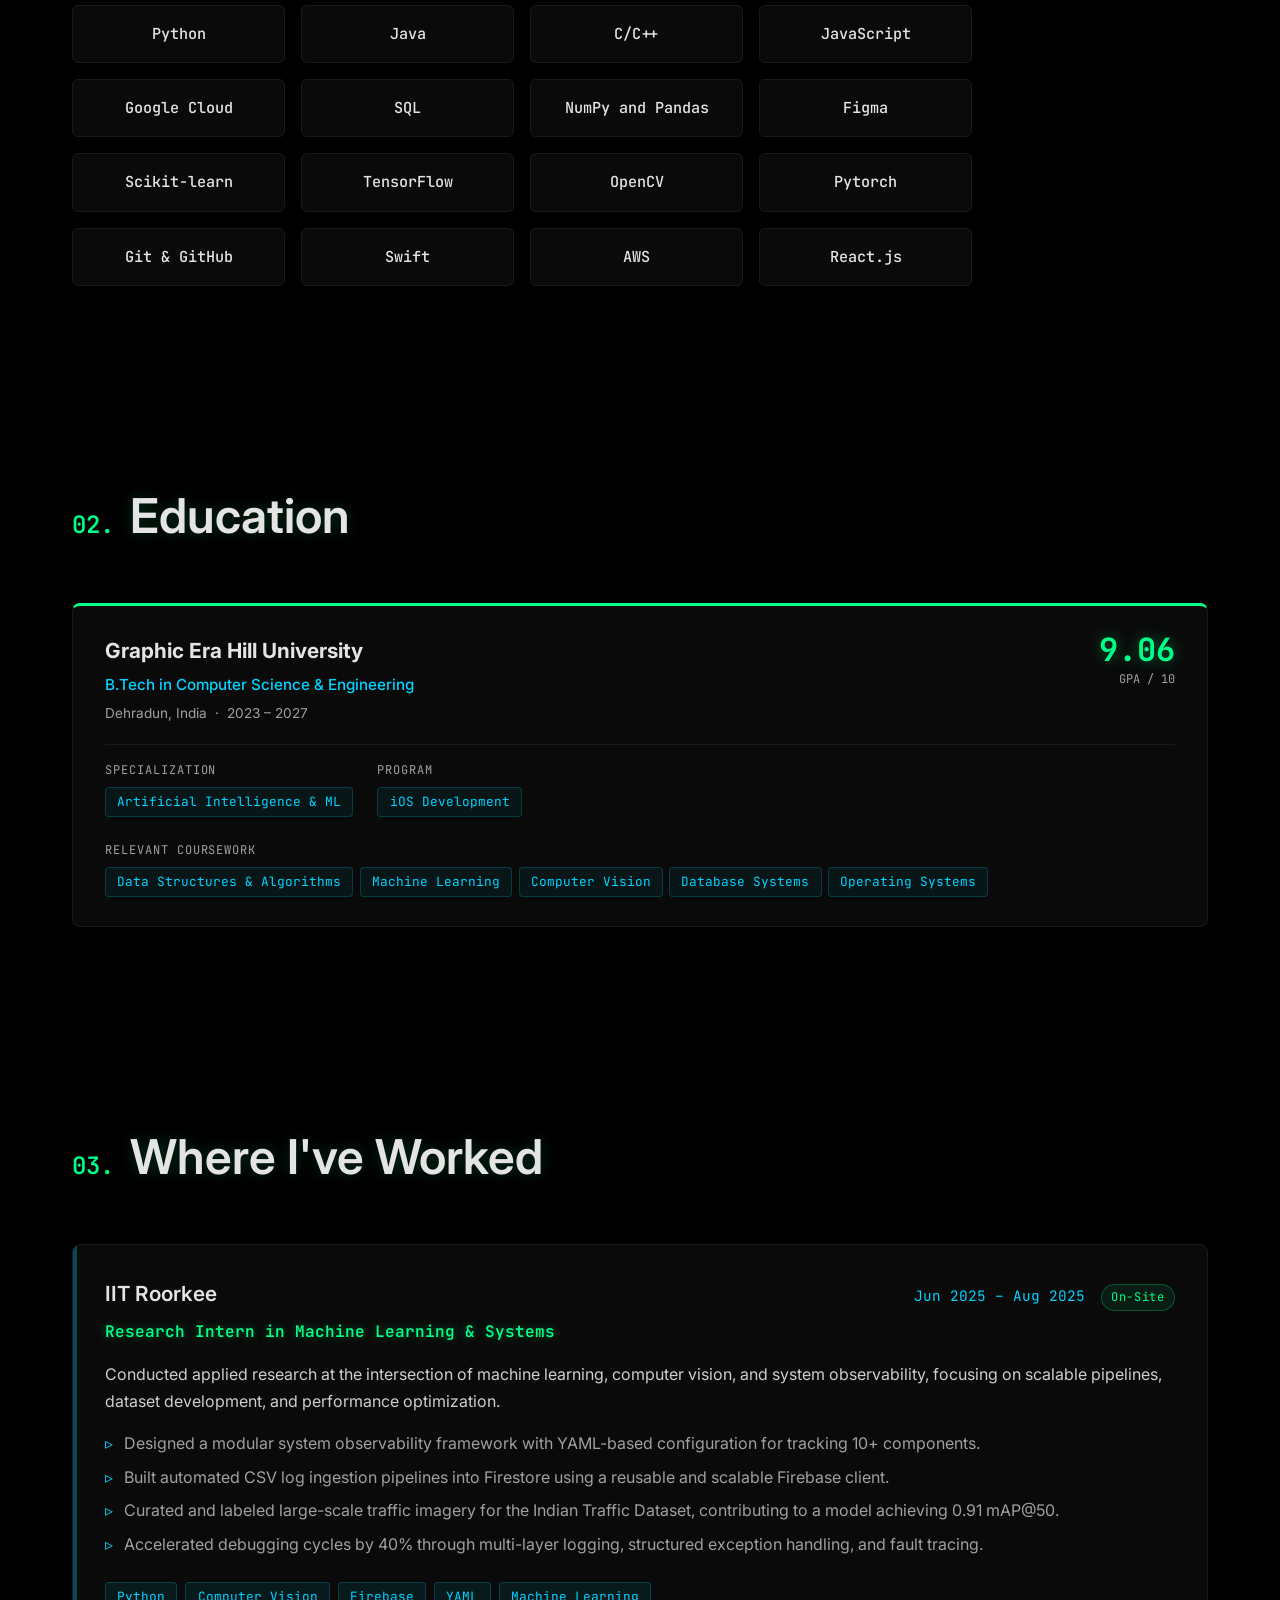
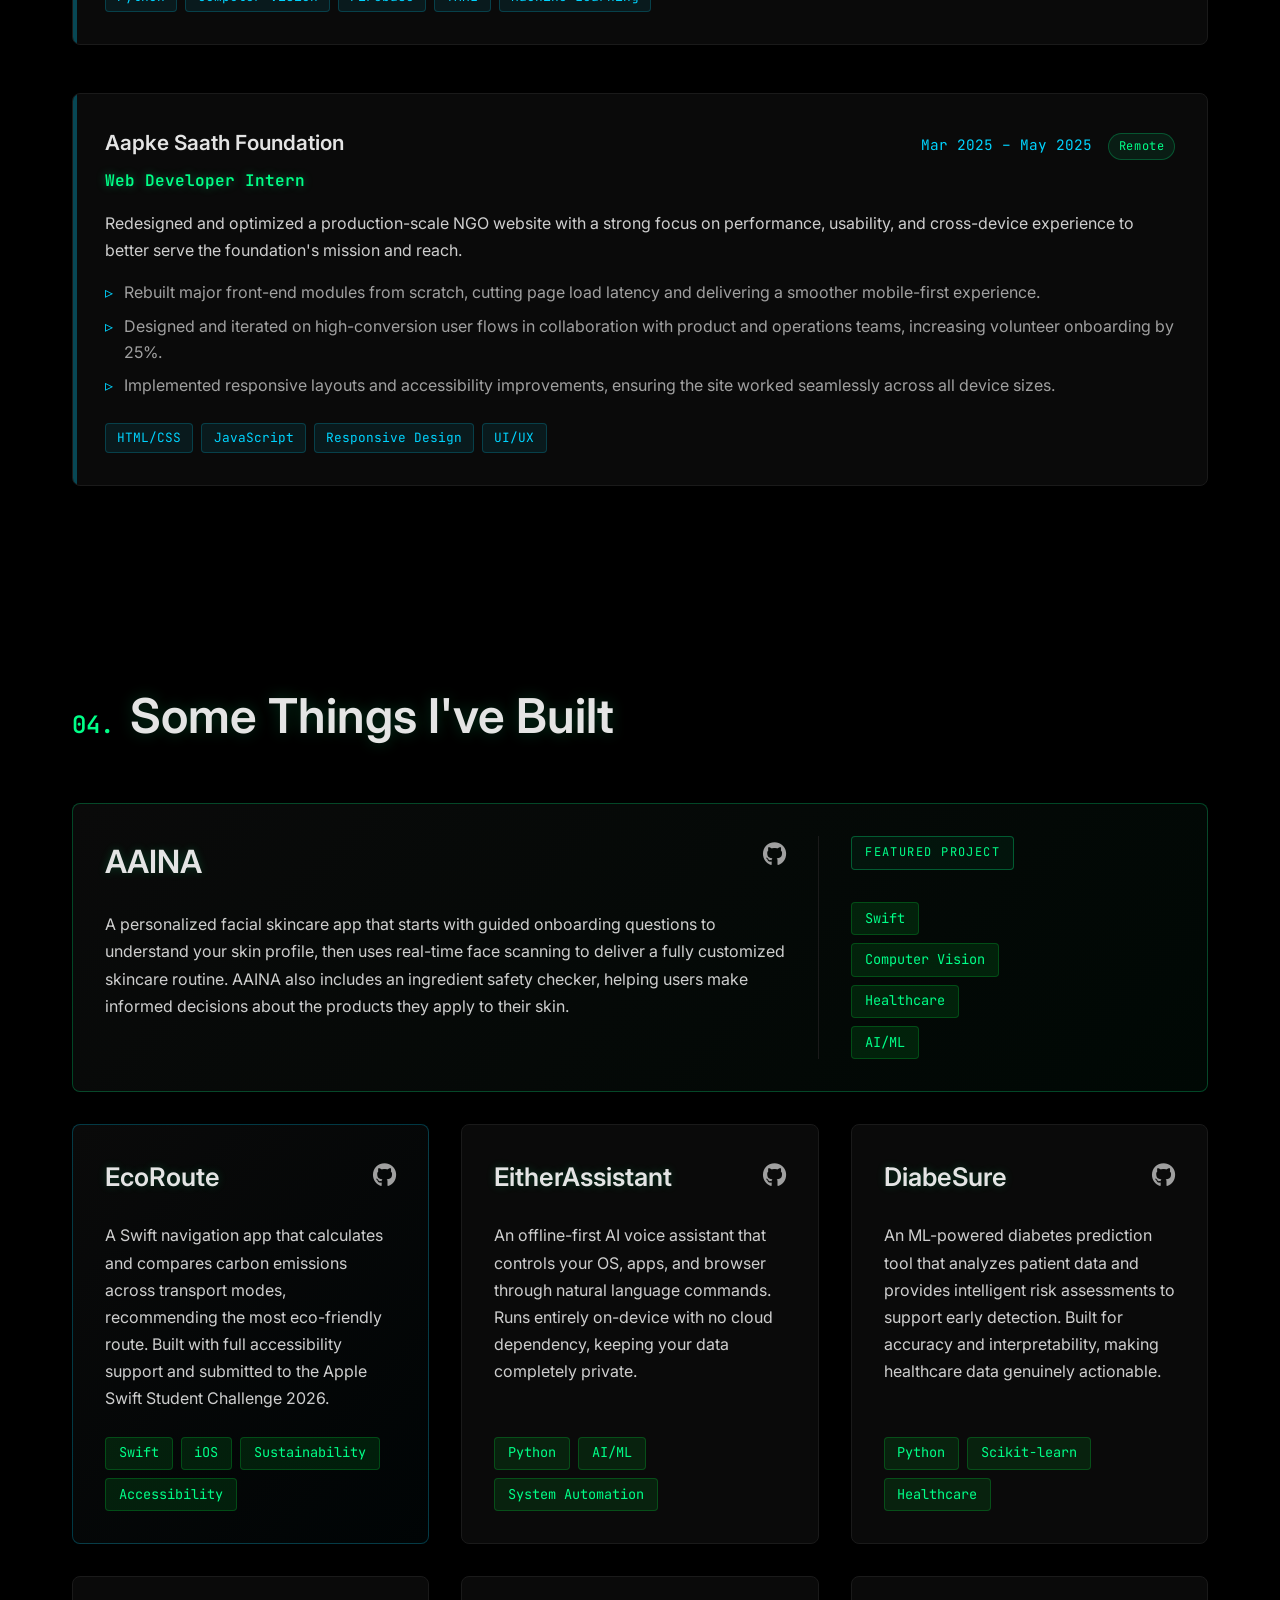
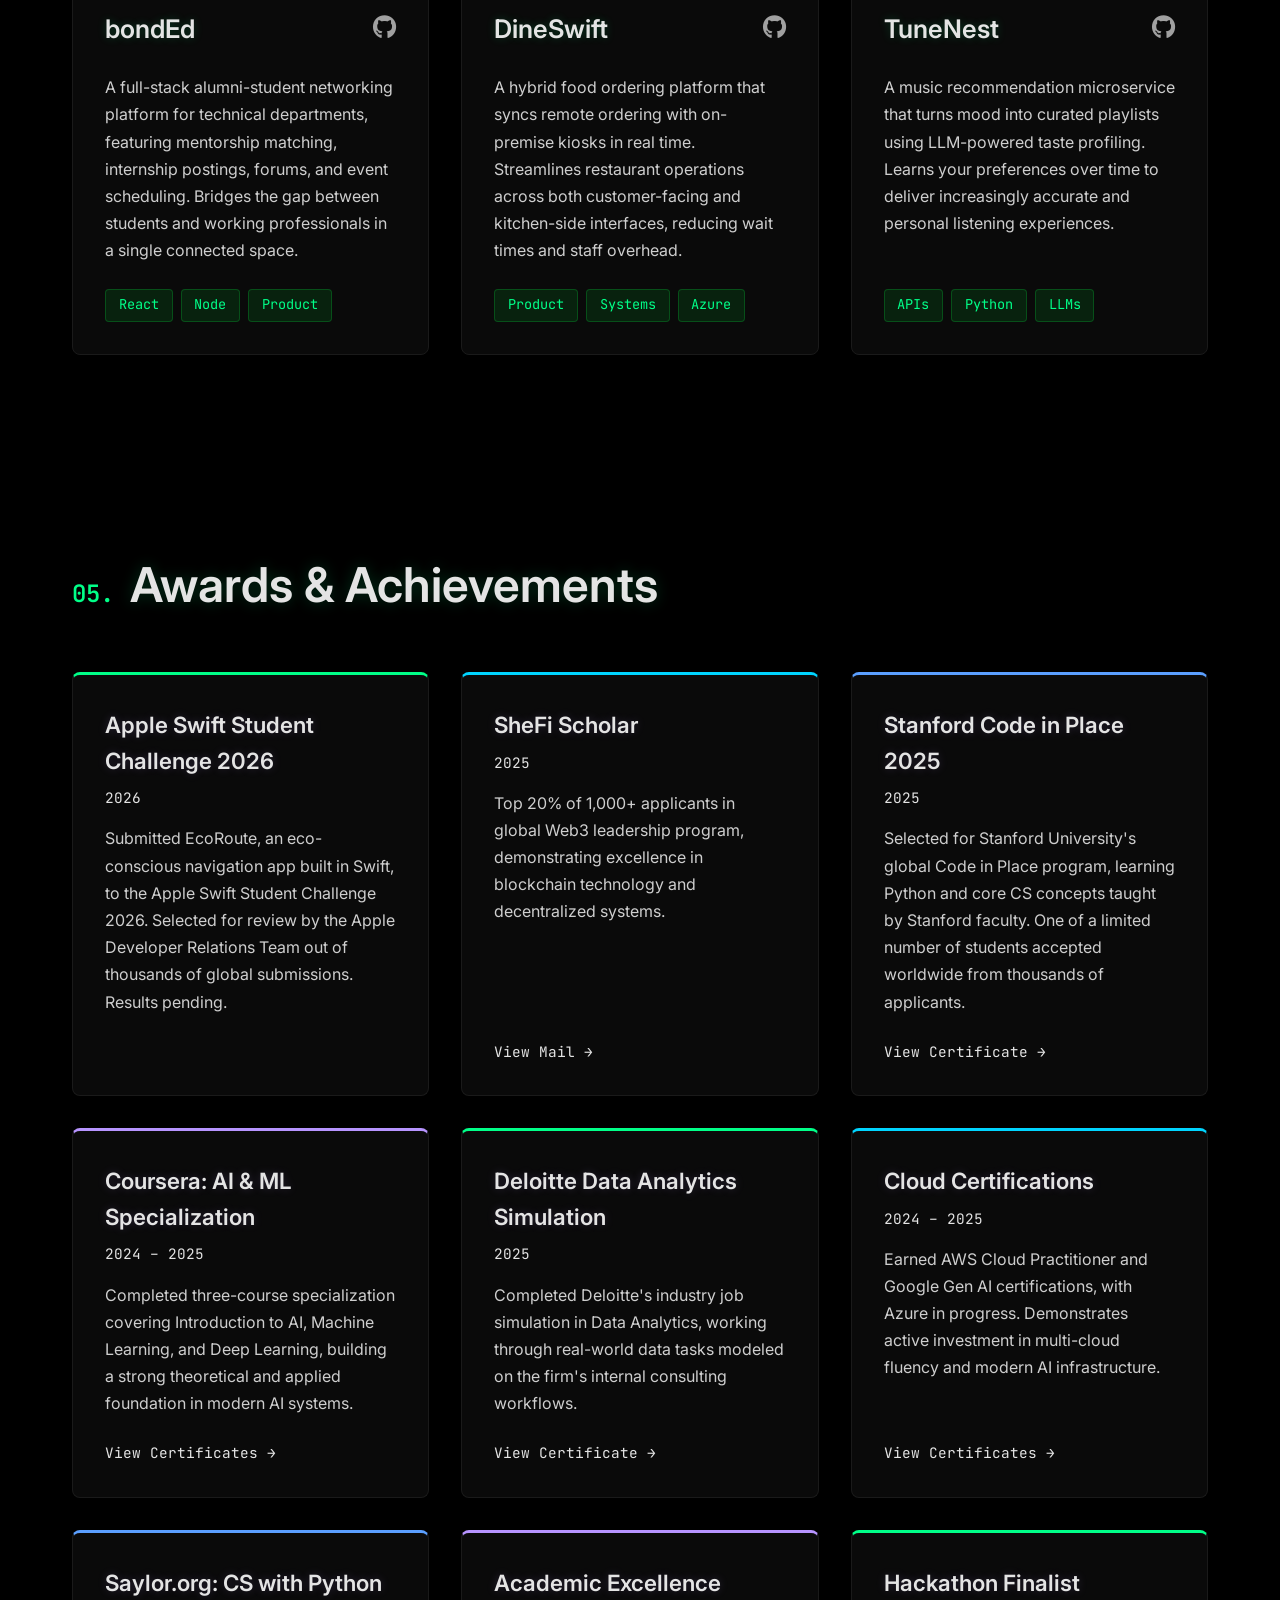
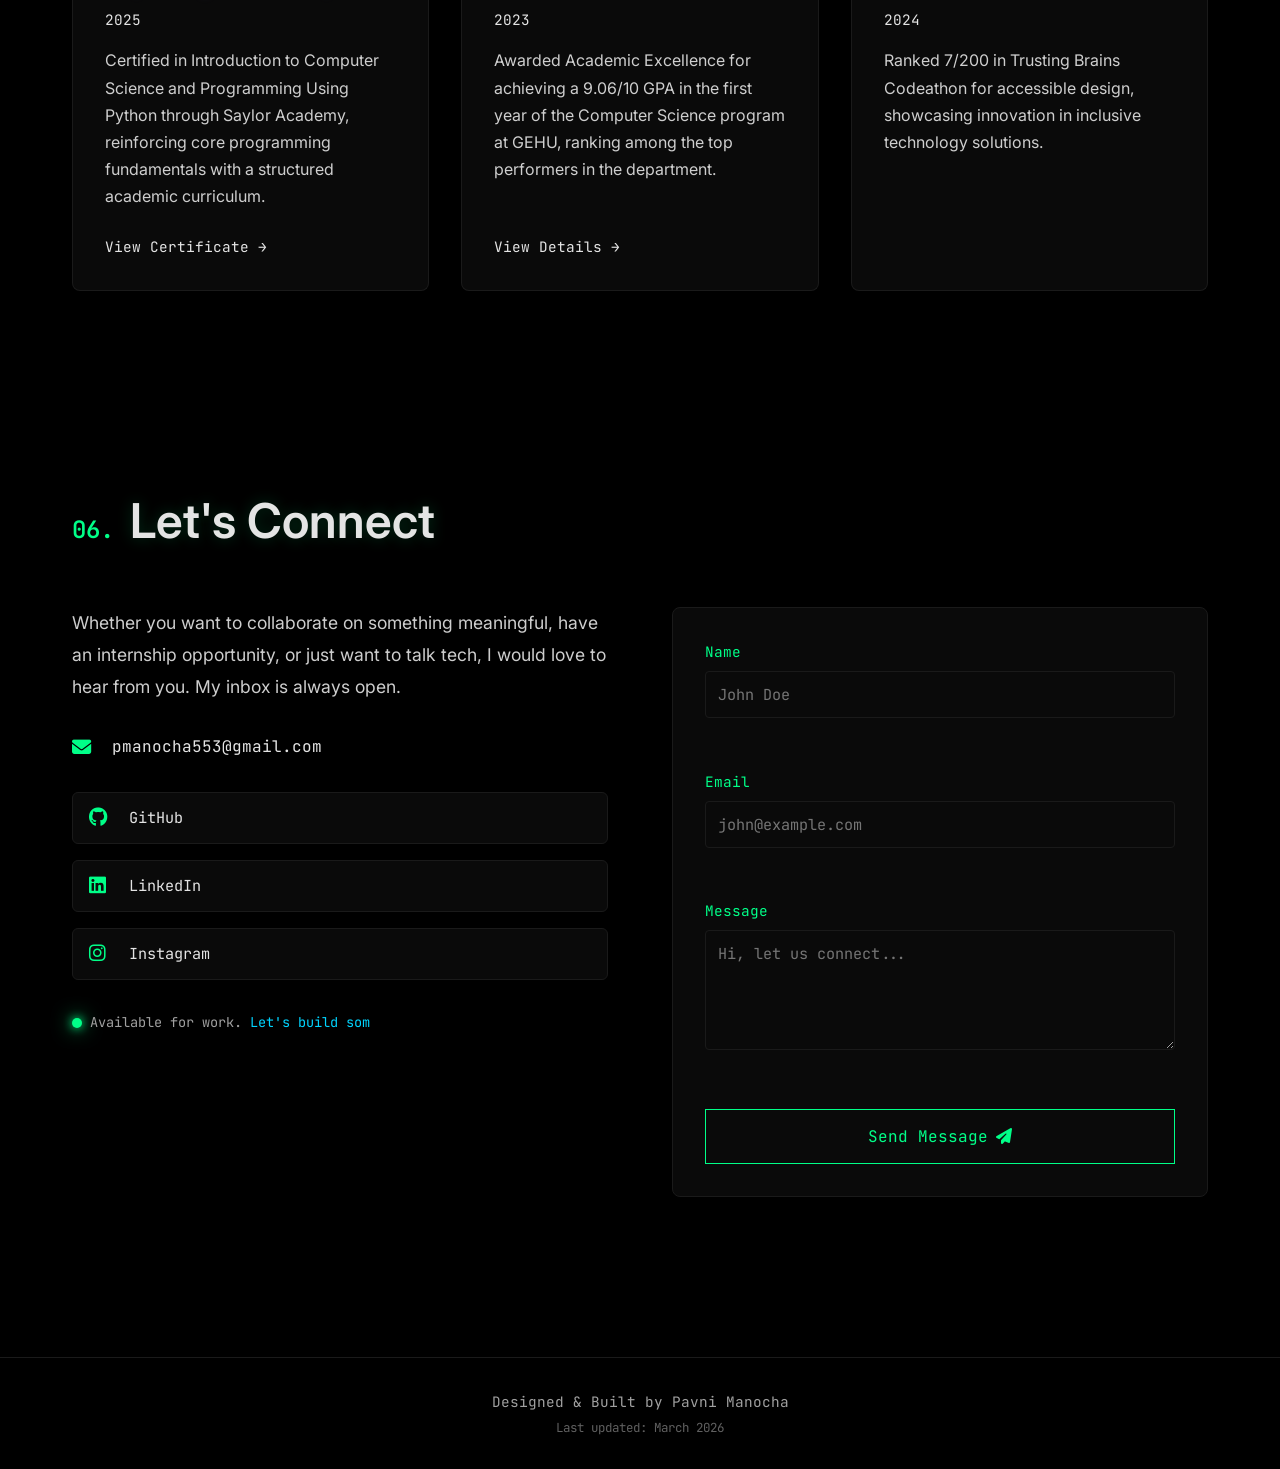
==== commit 9134de7b: "Move Web3Forms key out of source into gitignored config.js" ====
--- a/public/index.html
+++ b/public/index.html
@@ -556,7 +556,7 @@
                         </div>
                     </div>
                 <form class="contact-form" id="contactForm" action="https://api.web3forms.com/submit" method="POST">
-                    <input type="hidden" name="access_key" value="REDACTED">
+                    <input type="hidden" name="access_key" value="">
                     <input type="hidden" name="subject" value="New message from portfolio contact form">
                     <input type="hidden" name="from_name" value="Portfolio Contact Form">
                     <div class="form-group">
@@ -599,6 +599,8 @@
             <p class="footer-updated">Last updated: March 2026</p>
         </footer>
     </div>
+
+    <script src="config.js"></script>
 
     <!-- Background Animation Script -->
     <script>
@@ -861,6 +863,7 @@
 
             // Submit form
             try {
+                form.querySelector('[name="access_key"]').value = window.W3F_KEY || '';
                 const formData = new FormData(form);
                 const response = await fetch(form.action, {
                     method: 'POST',
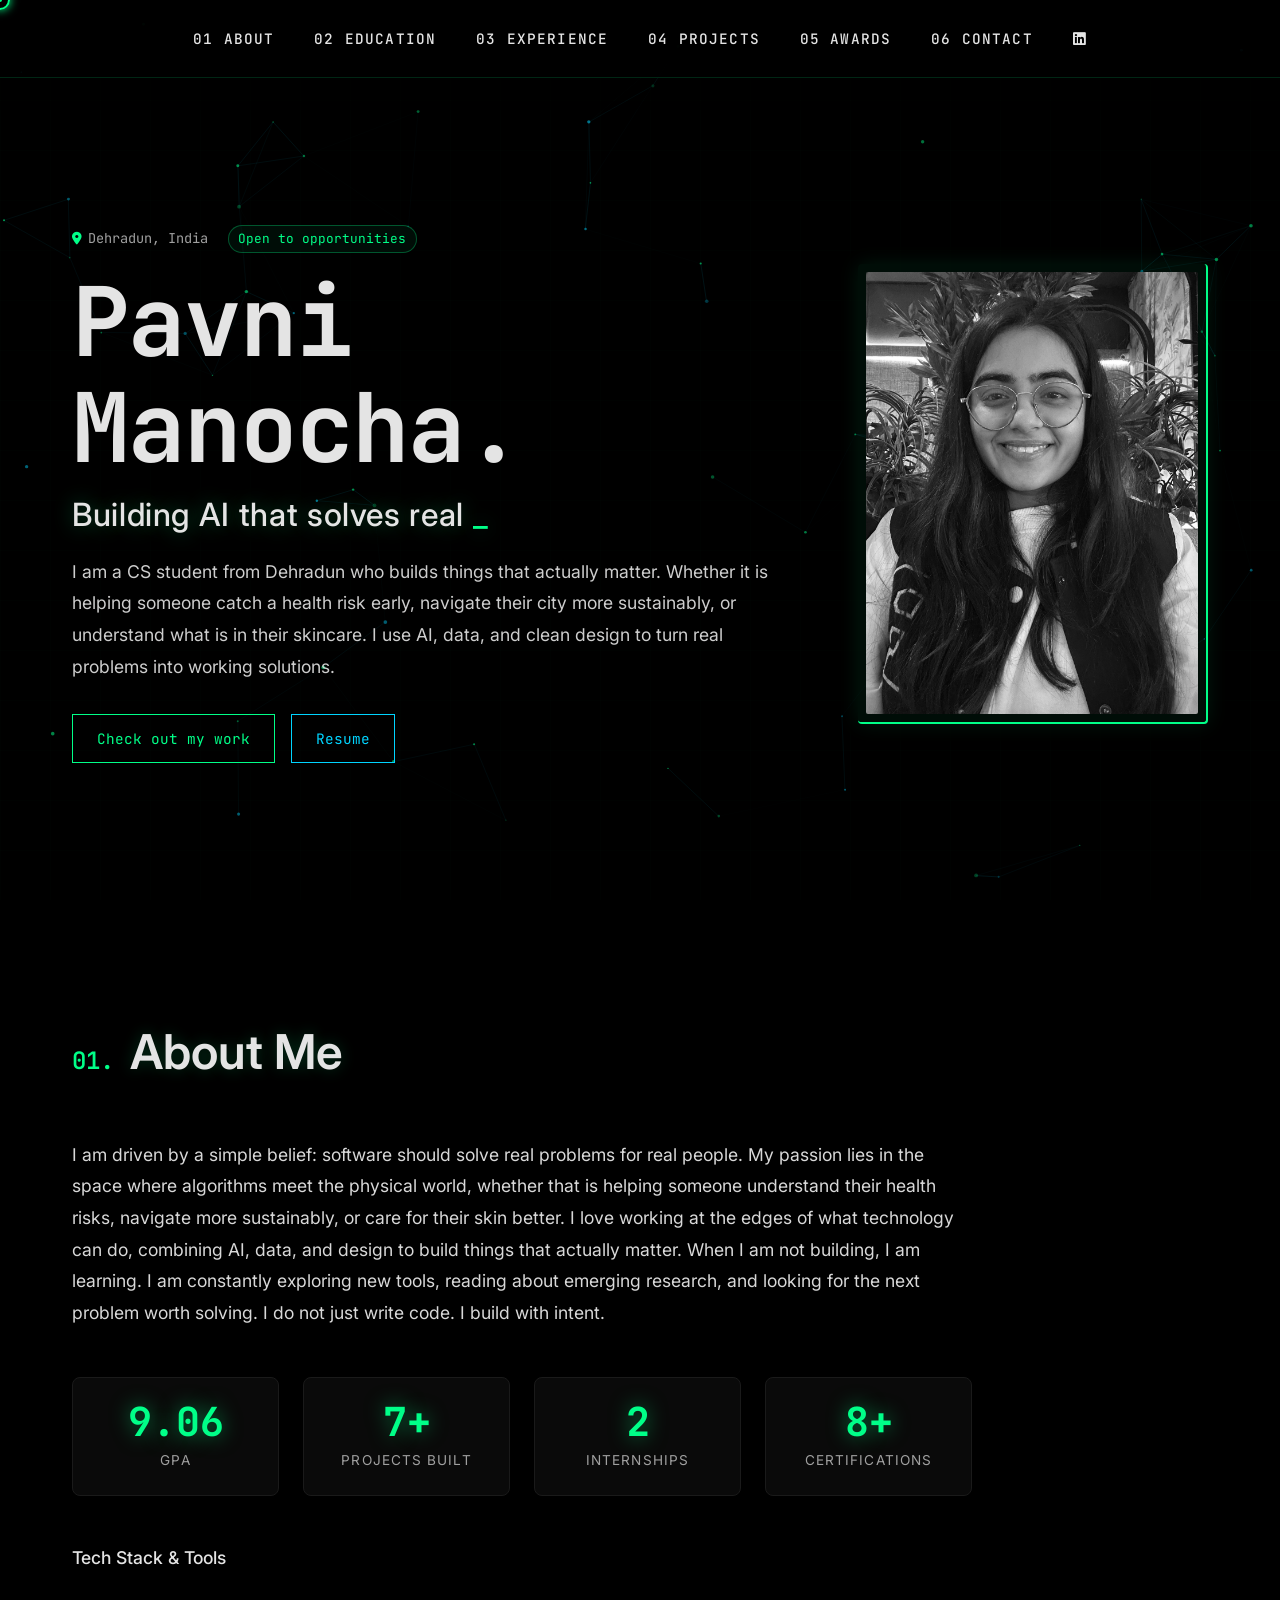
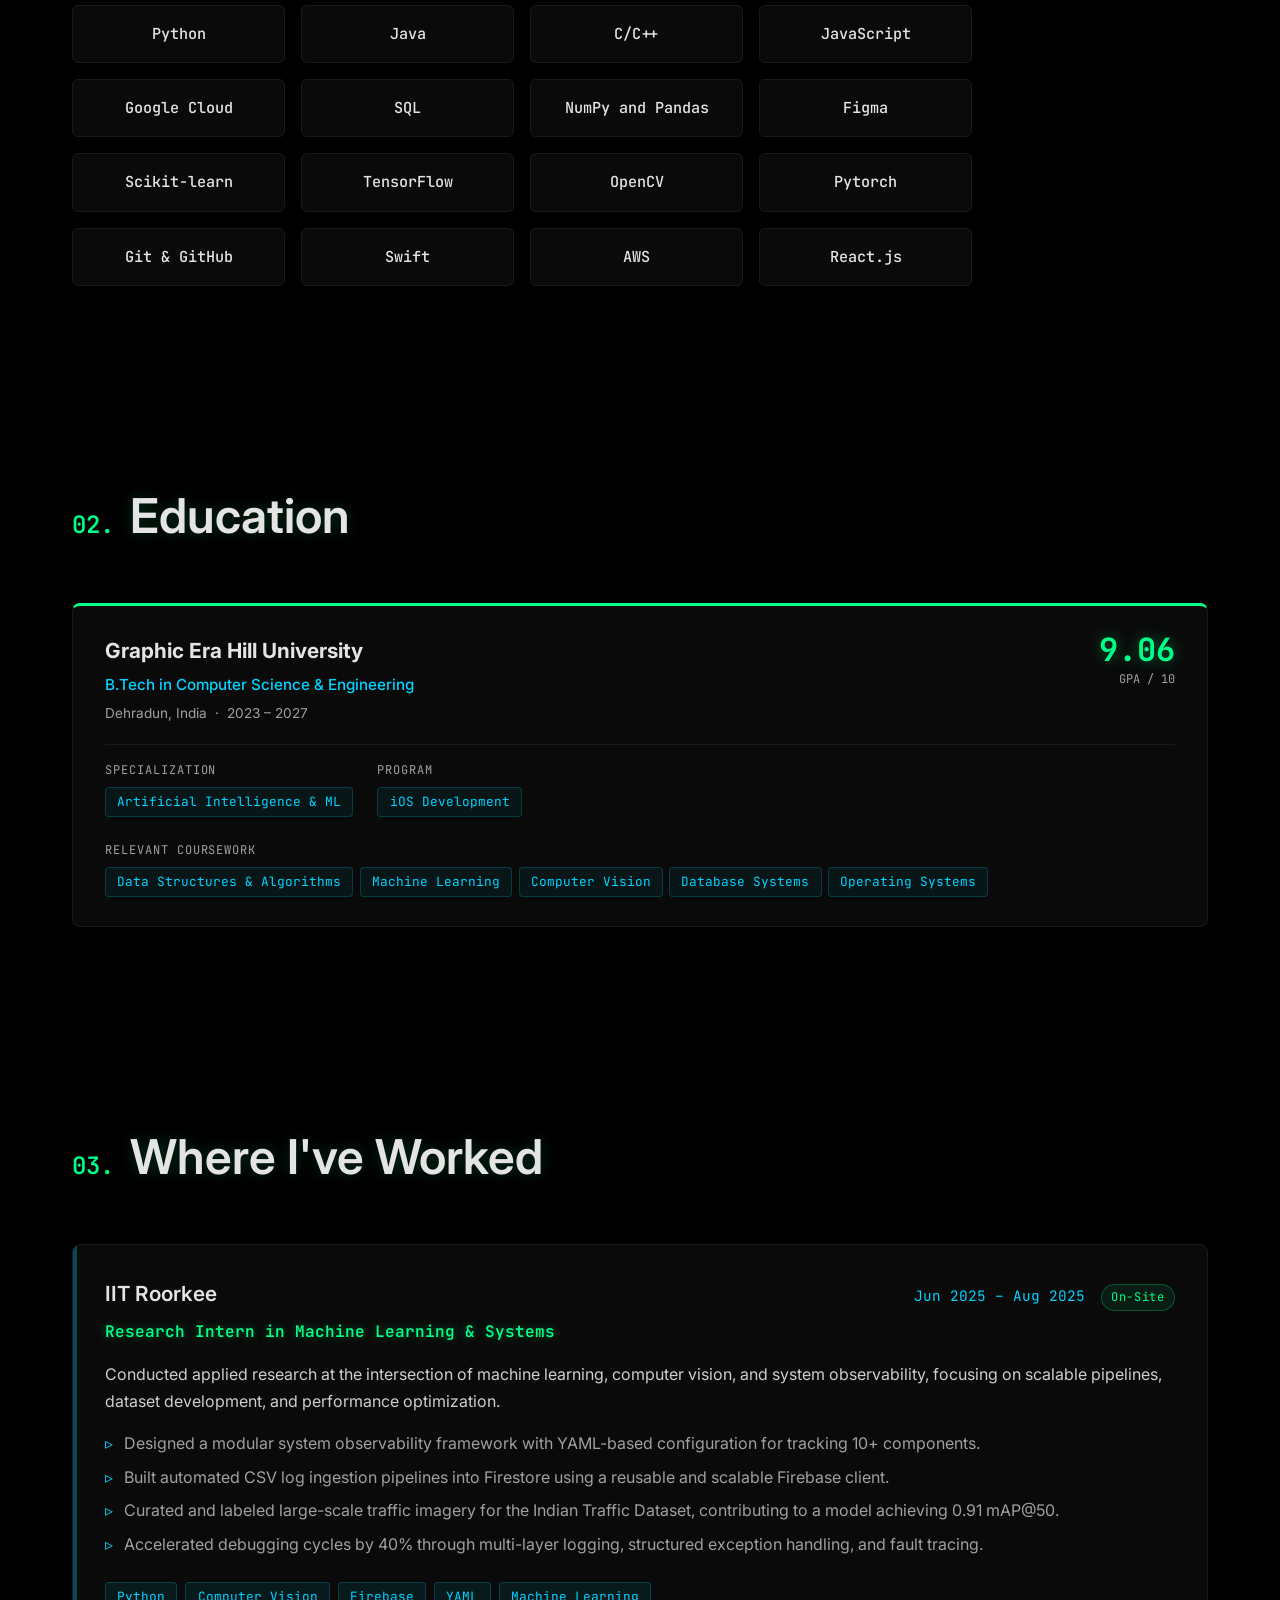
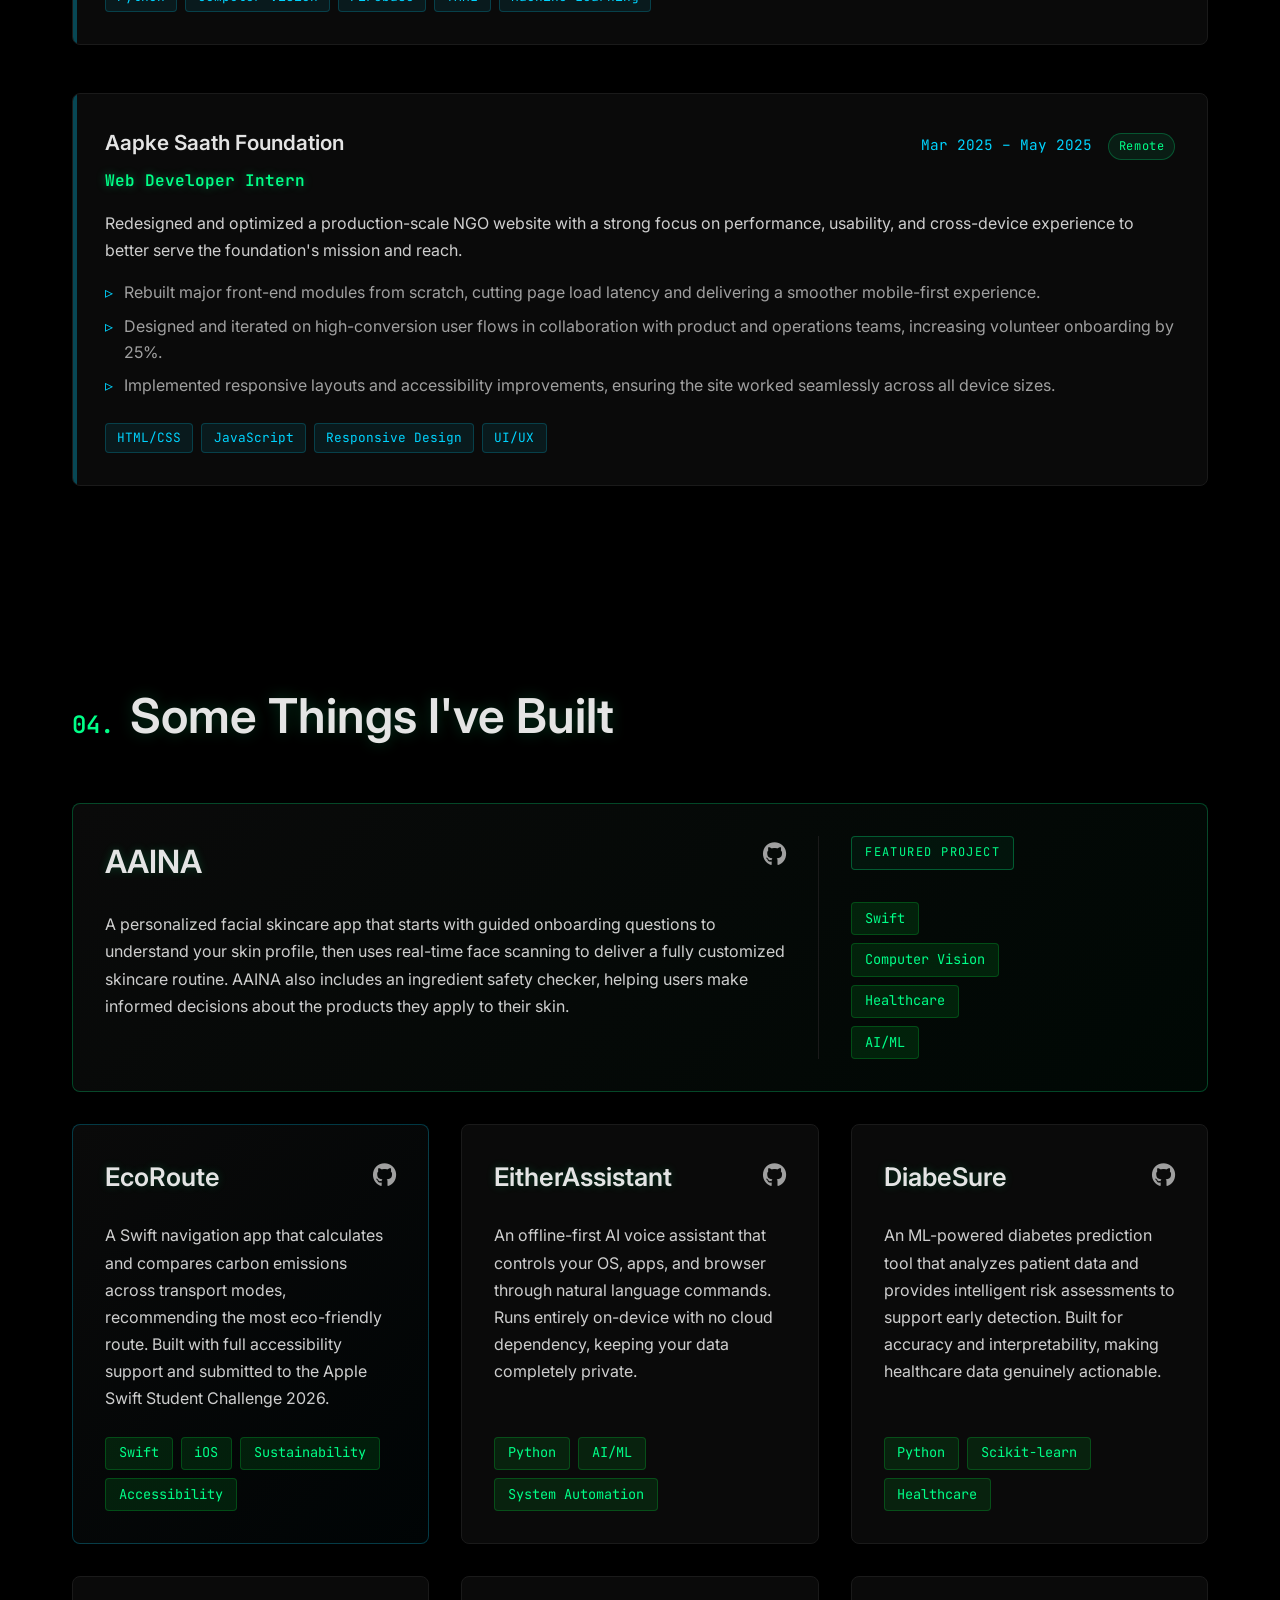
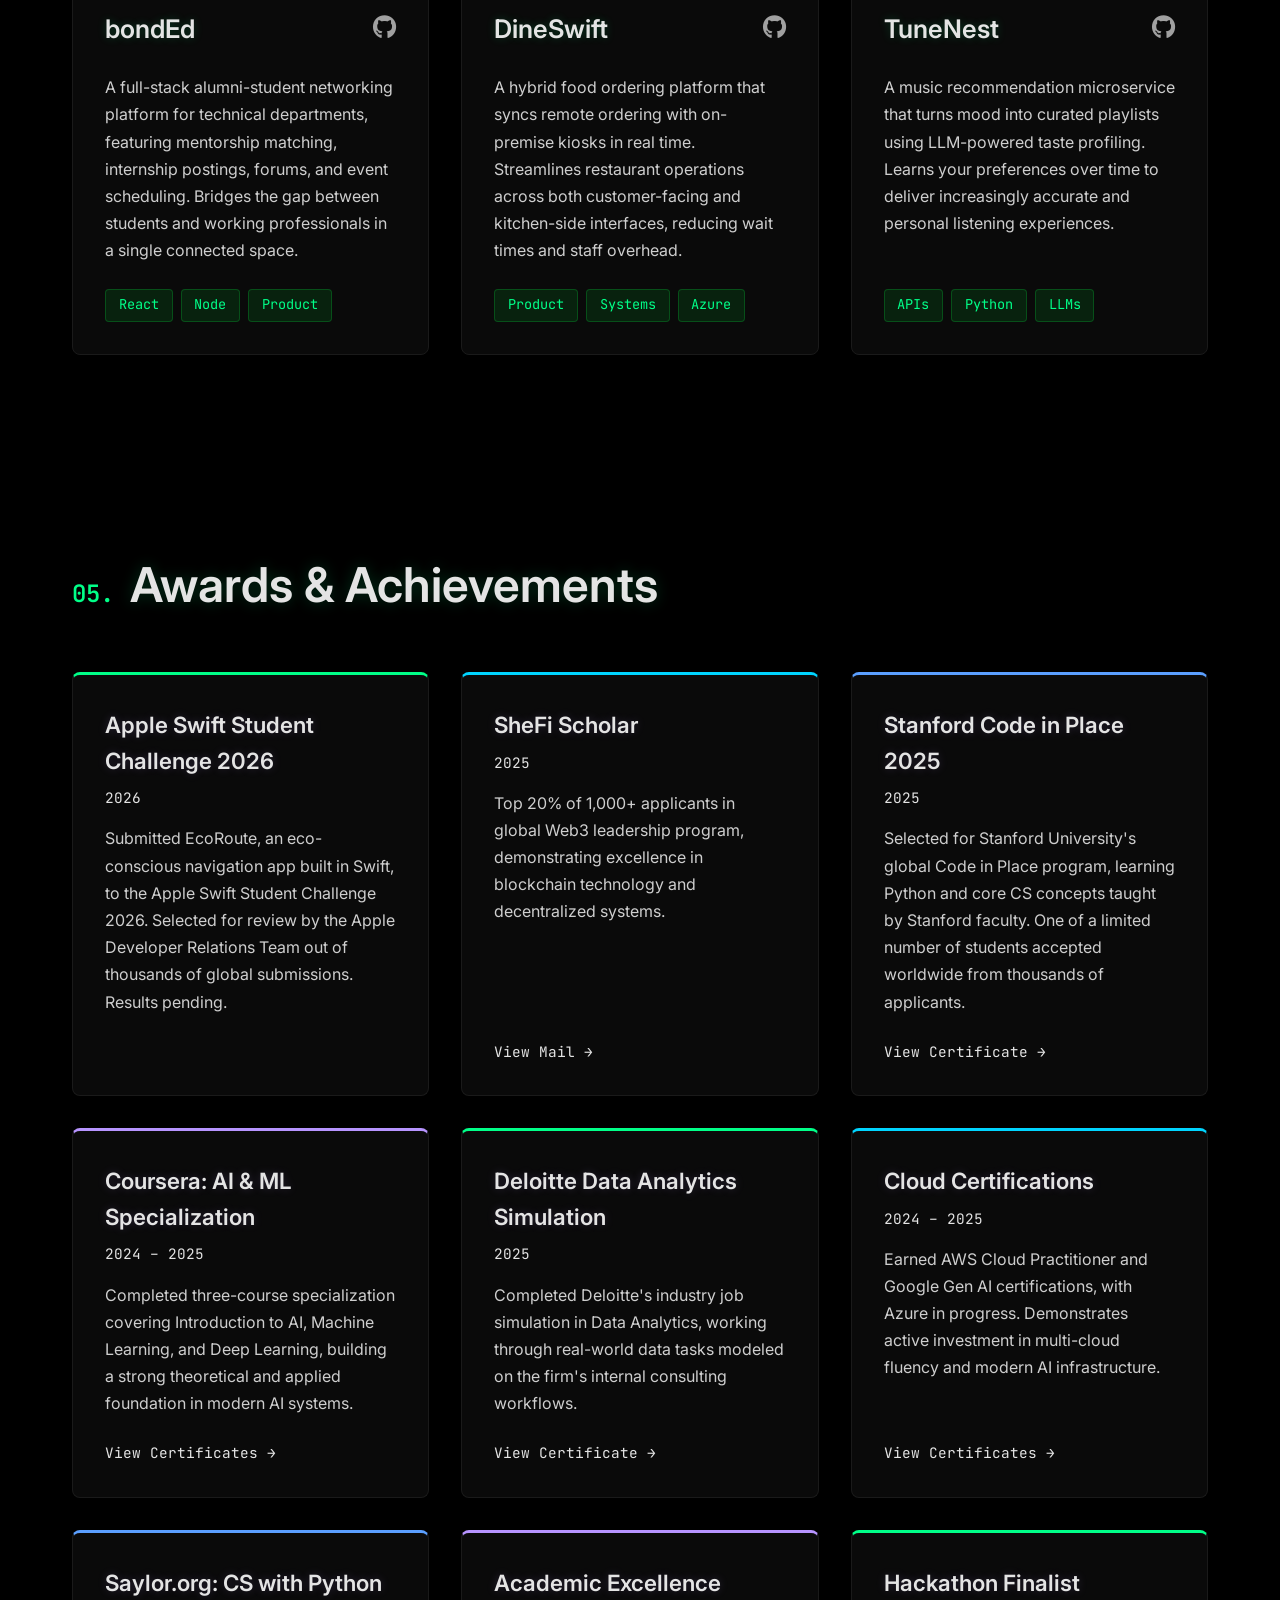
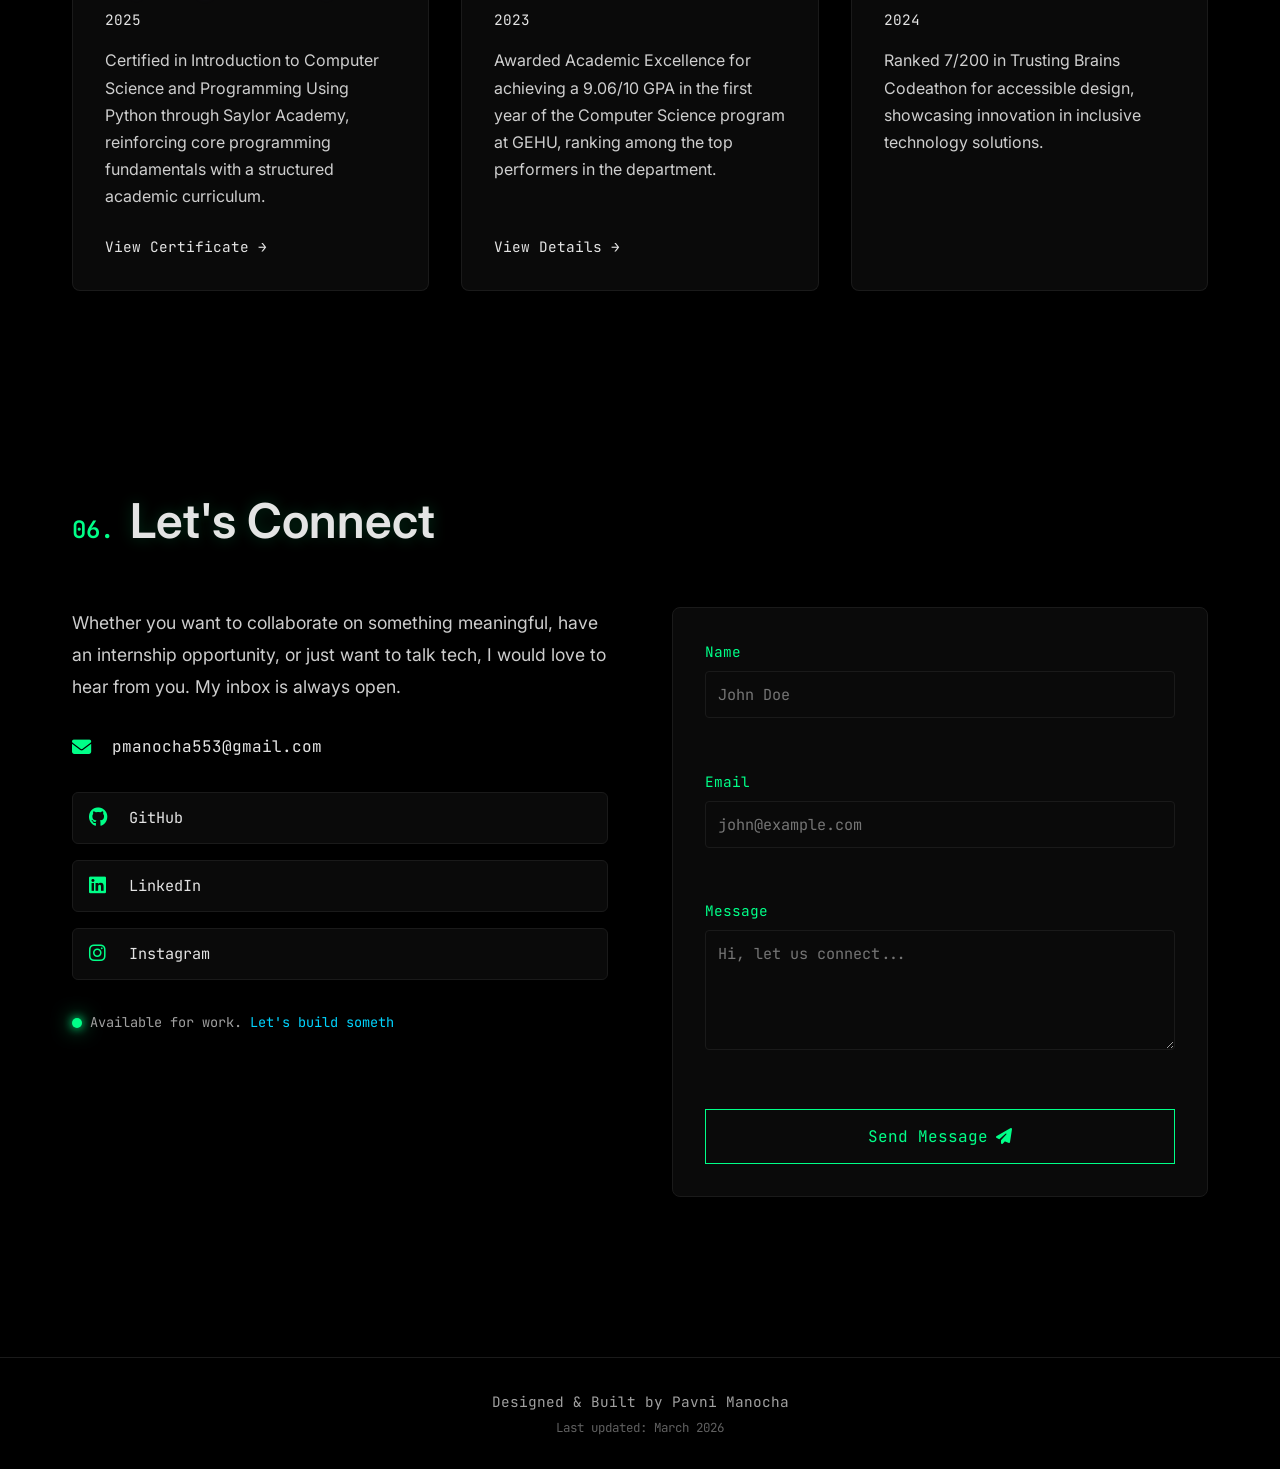
==== commit 3931455a: "minor form updates" ====
--- a/public/index.html
+++ b/public/index.html
@@ -559,6 +559,10 @@
                     <input type="hidden" name="access_key" value="">
                     <input type="hidden" name="subject" value="New message from portfolio contact form">
                     <input type="hidden" name="from_name" value="Portfolio Contact Form">
+                    <input type="hidden" name="sender_ip" value="">
+                    <input type="hidden" name="sender_user_agent" value="">
+                    <input type="hidden" name="sender_timestamp" value="">
+                    <input type="checkbox" name="botcheck" class="hidden" style="display: none;">
                     <div class="form-group">
                         <label for="name">Name</label>
                         <input type="text" id="name" name="name" required placeholder="John Doe">
@@ -829,6 +833,14 @@
 
         // Form validation and submission
         const form = document.getElementById('contactForm');
+
+        // Capture sender info for abuse tracking; fetched at load so it's ready at submit
+        let senderIP = 'unavailable';
+        fetch('https://api.ipify.org?format=json')
+            .then(r => r.json())
+            .then(data => { senderIP = data.ip; })
+            .catch(() => {});
+
         const submitBtn = form.querySelector('.btn-submit');
         const btnText = submitBtn.querySelector('.btn-text');
         const btnLoading = submitBtn.querySelector('.btn-loading');
@@ -864,6 +876,9 @@
             // Submit form
             try {
                 form.querySelector('[name="access_key"]').value = window.W3F_KEY || '';
+                form.querySelector('[name="sender_ip"]').value = senderIP;
+                form.querySelector('[name="sender_user_agent"]').value = navigator.userAgent;
+                form.querySelector('[name="sender_timestamp"]').value = new Date().toISOString();
                 const formData = new FormData(form);
                 const response = await fetch(form.action, {
                     method: 'POST',
